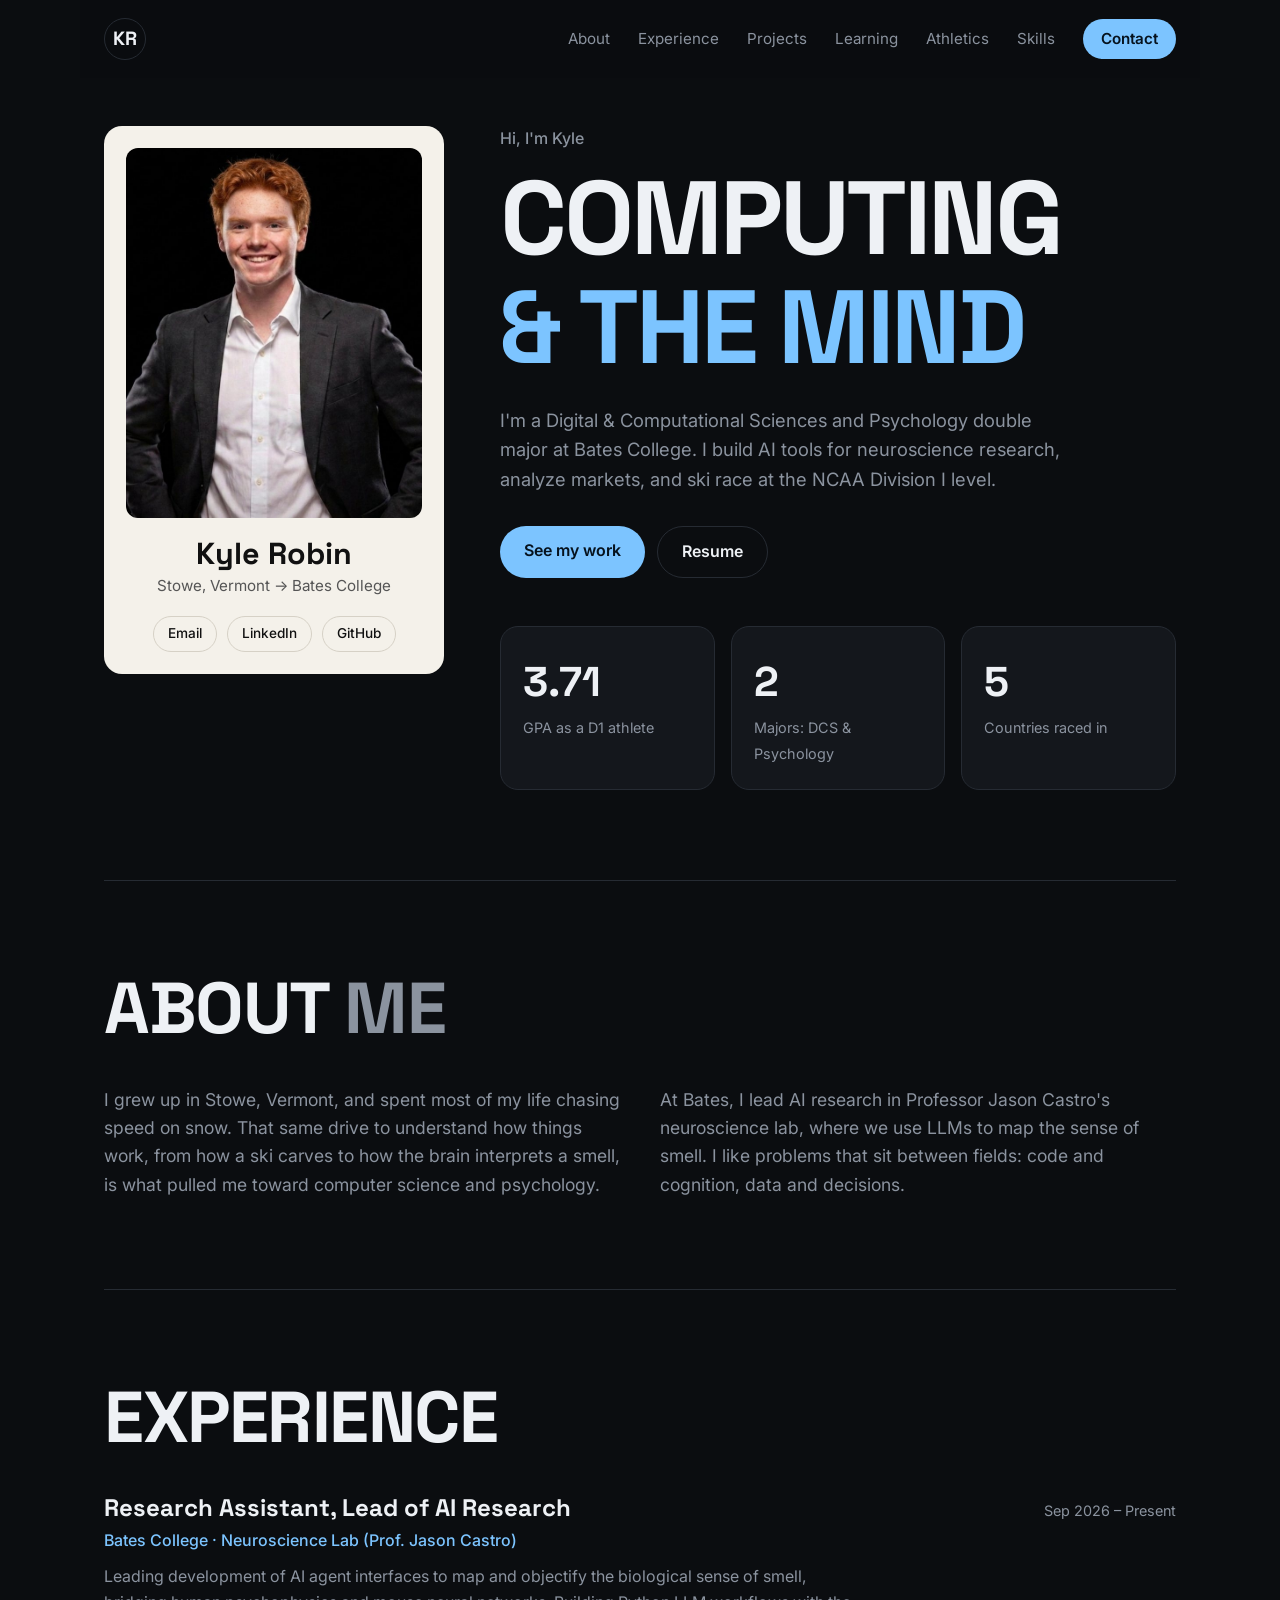
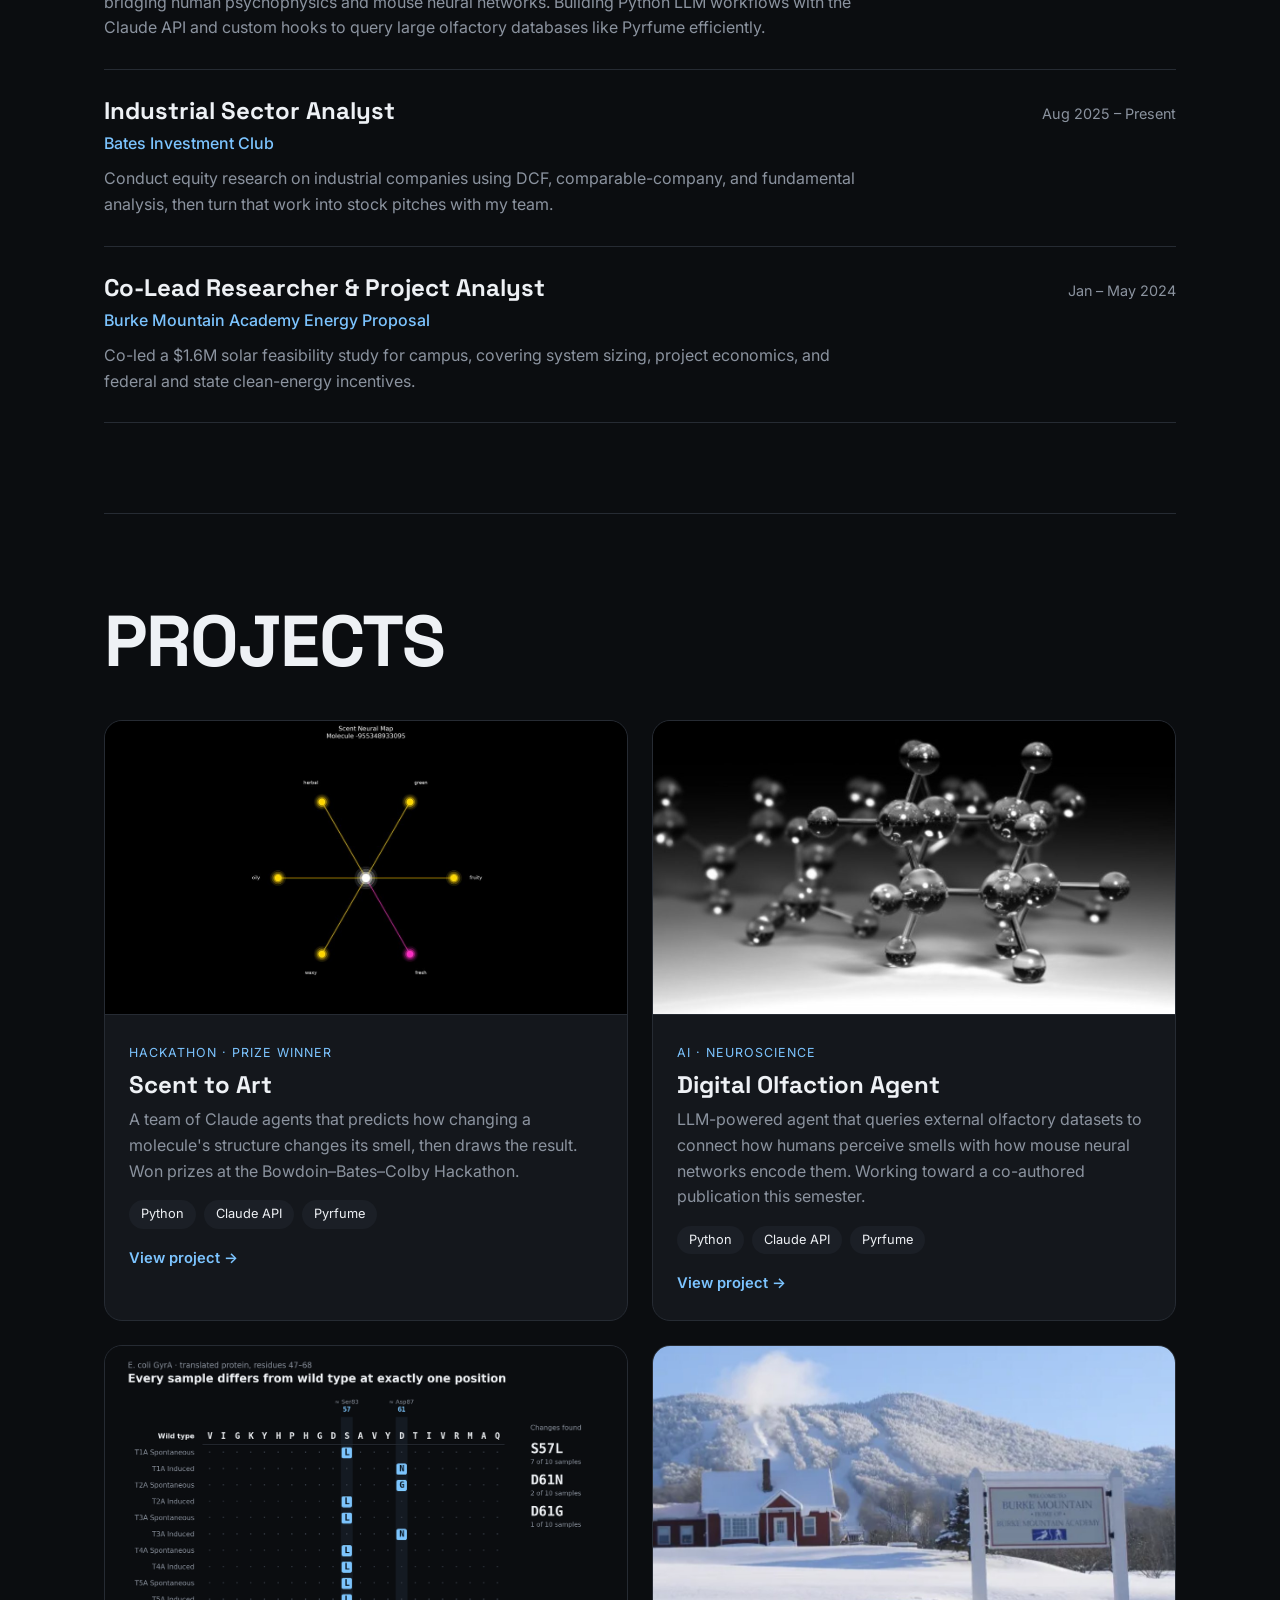
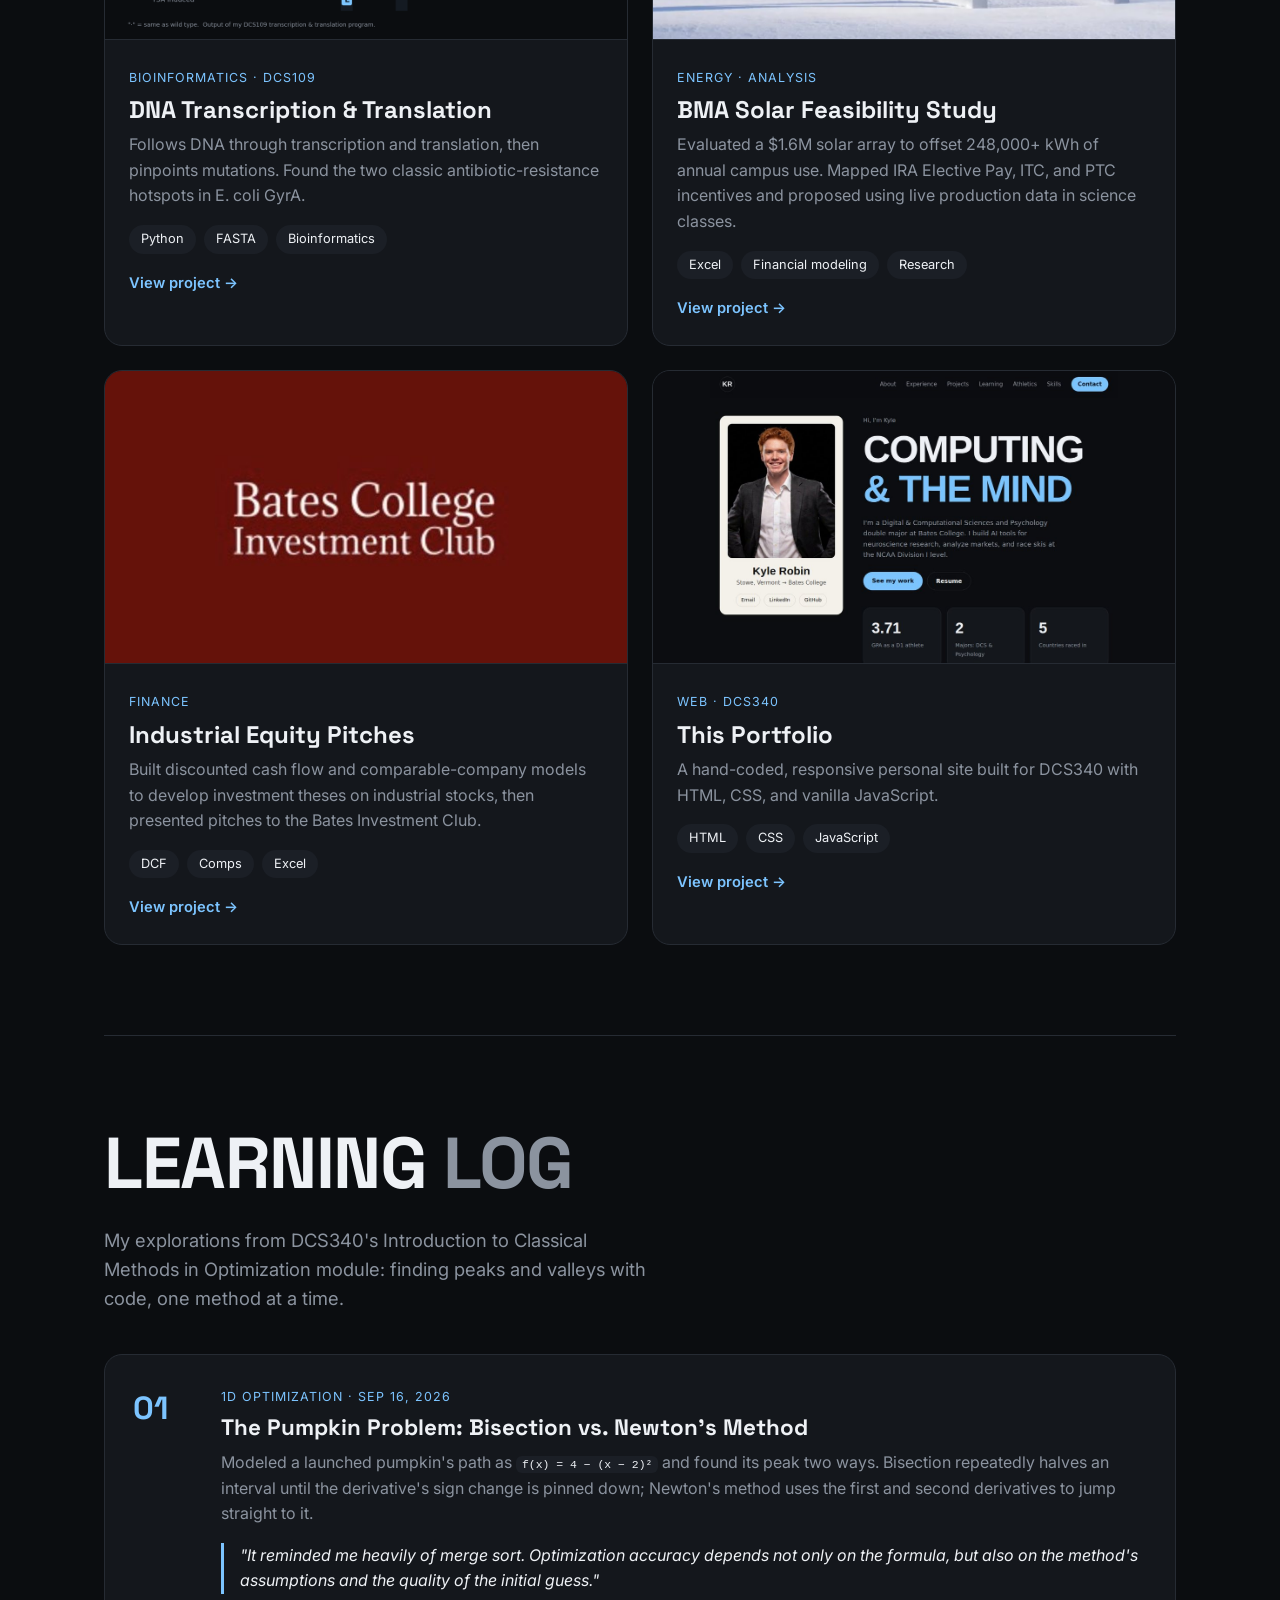
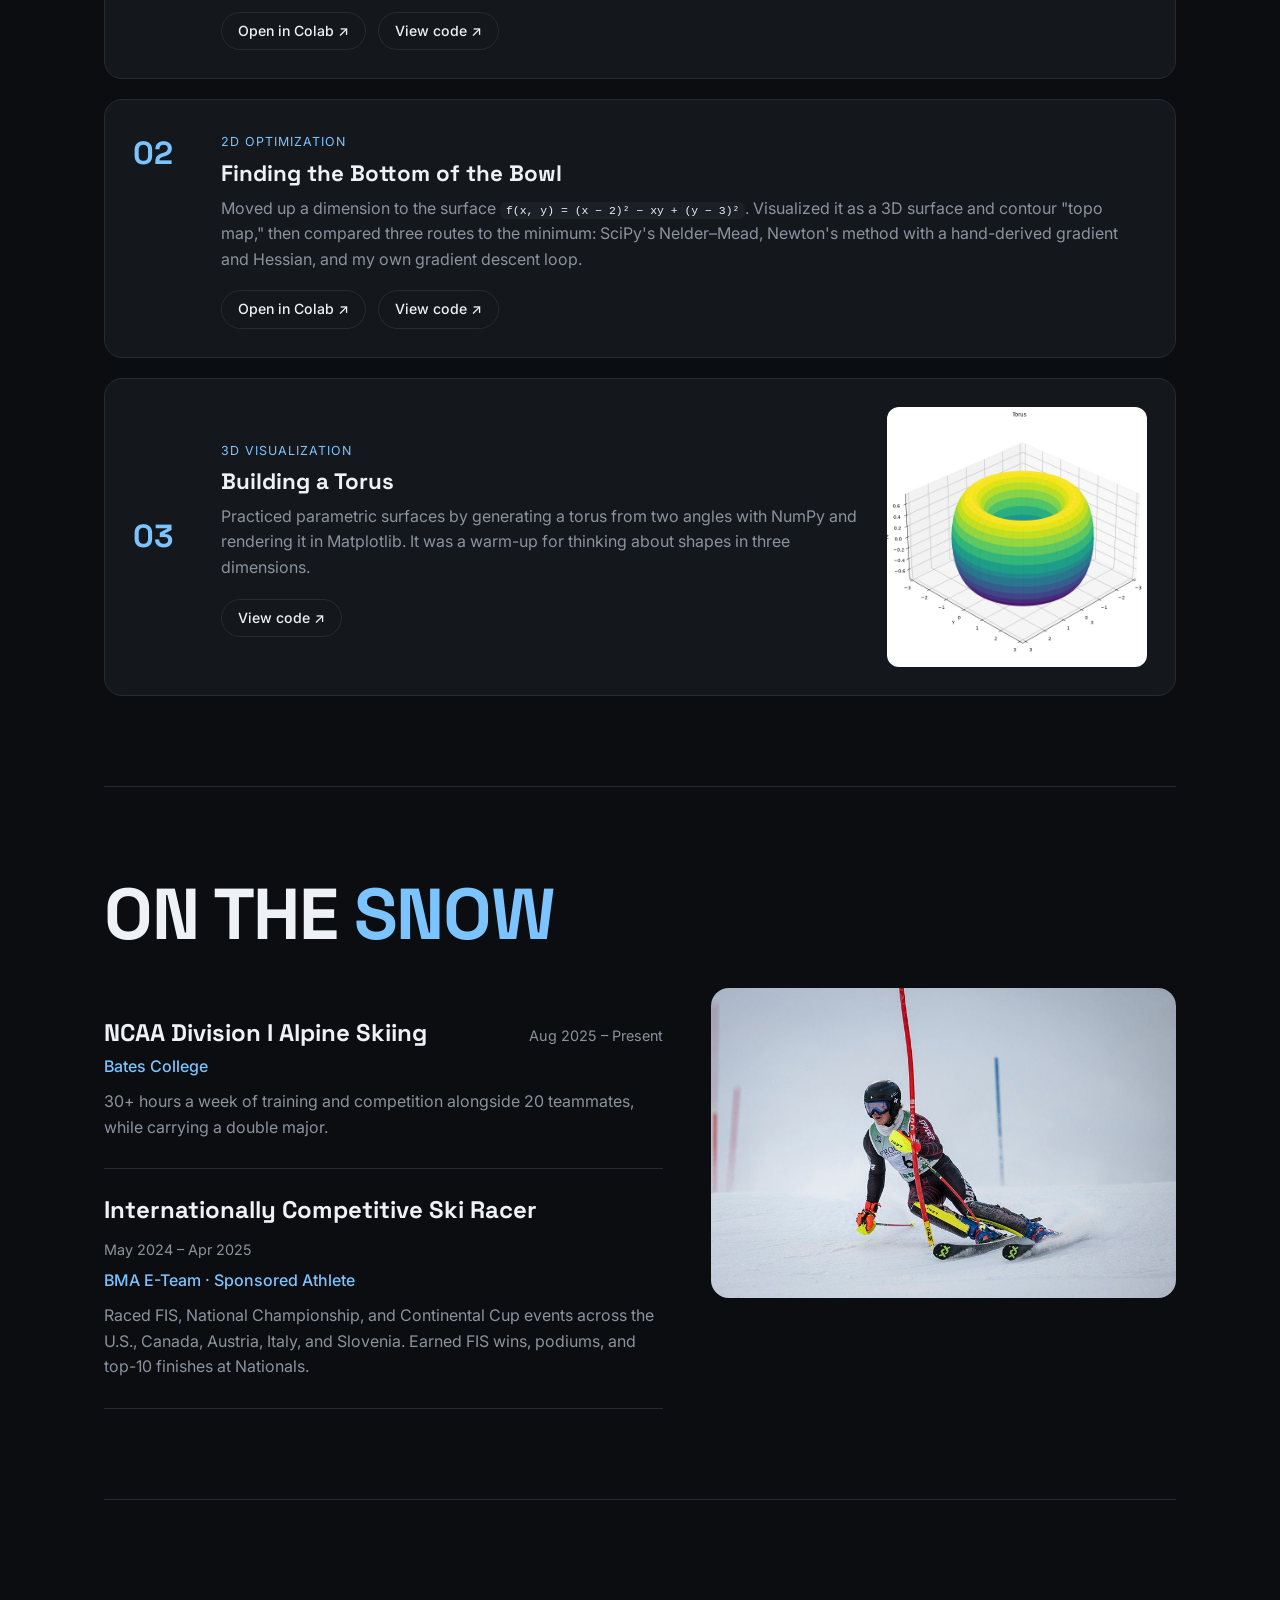
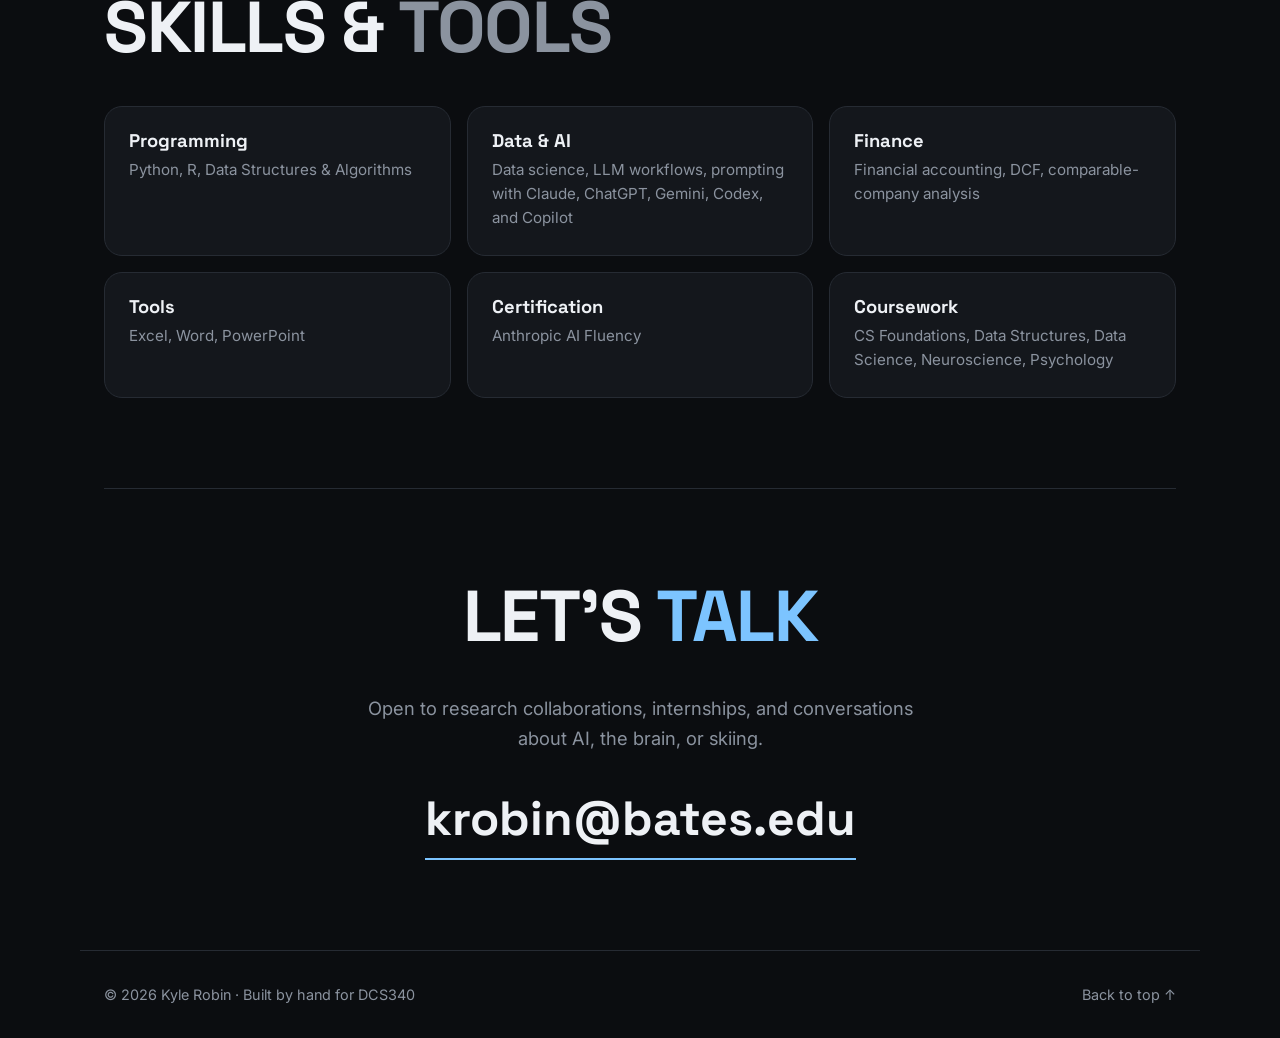
==== index.html @ 15547d59 "Add Scent to Art and DNA cards to homepage, update README" ====
<!DOCTYPE html>
<html lang="en">
<head>
  <meta charset="UTF-8" />
  <meta name="viewport" content="width=device-width, initial-scale=1.0" />
  <title>Kyle Robin | Portfolio</title>
  <meta name="description" content="Kyle Robin: Digital & Computational Sciences and Psychology student at Bates College, AI research lead, and NCAA Division I skier." />
  <link rel="preconnect" href="https://fonts.googleapis.com" />
  <link rel="preconnect" href="https://fonts.gstatic.com" crossorigin />
  <link href="https://fonts.googleapis.com/css2?family=Inter:wght@400;500;600&family=Space+Grotesk:wght@500;700&display=swap" rel="stylesheet" />
  <link rel="stylesheet" href="style.css" />
</head>
<body>

  <!-- ============ NAVIGATION ============ -->
  <header class="nav">
    <a href="#home" class="nav-logo">KR</a>
    <button class="nav-toggle" aria-label="Open menu" aria-expanded="false">
      <span></span><span></span>
    </button>
    <nav class="nav-links">
      <a href="#about">About</a>
      <a href="#experience">Experience</a>
      <a href="#projects">Projects</a>
      <a href="#learning">Learning</a>
      <a href="#athletics">Athletics</a>
      <a href="#skills">Skills</a>
      <a href="#contact" class="nav-cta">Contact</a>
    </nav>
  </header>

  <main>

    <!-- ============ HERO ============ -->
    <section id="home" class="hero">
      <div class="hero-card reveal">
        <img src="images/profile.jpg" alt="Kyle Robin headshot" class="hero-photo" />
        <h2 class="hero-name">Kyle Robin</h2>
        <p class="hero-sub">Stowe, Vermont &rarr; Bates College</p>
        <div class="socials">
          <a href="mailto:krobin@bates.edu" aria-label="Email">Email</a>
          <a href="https://www.linkedin.com/in/kyle-robin-931415425/" target="_blank" rel="noopener" aria-label="LinkedIn">LinkedIn</a>
          <a href="https://github.com/krobin2005" target="_blank" rel="noopener" aria-label="GitHub">GitHub</a>
        </div>
      </div>

      <div class="hero-text">
        <p class="eyebrow reveal">Hi, I'm Kyle</p>
        <h1 class="reveal">Computing<br><span class="accent">&amp; the Mind</span></h1>
        <p class="lead reveal">
          I'm a Digital &amp; Computational Sciences and Psychology double major at Bates College.
          I build AI tools for neuroscience research, analyze markets, and ski race at the NCAA Division I level.
        </p>
        <div class="hero-actions reveal">
          <a href="#projects" class="btn btn-primary">See my work</a>
          <a href="Kyle_Robin_Resume.pdf" class="btn btn-ghost" target="_blank">Resume</a>
        </div>

        <!-- ============ STATS ============ -->
        <div id="about" class="stats reveal">
          <div class="stat">
            <span class="stat-num">3.71</span>
            <span class="stat-label">GPA as a D1 athlete</span>
          </div>
          <div class="stat">
            <span class="stat-num">2</span>
            <span class="stat-label">Majors: DCS &amp; Psychology</span>
          </div>
          <div class="stat">
            <span class="stat-num">5</span>
            <span class="stat-label">Countries raced in</span>
          </div>
        </div>
      </div>
    </section>

    <!-- ============ ABOUT ============ -->
    <section class="section about">
      <h2 class="section-title reveal">About <span class="muted">me</span></h2>
      <div class="about-grid">
        <p class="reveal">
          I grew up in Stowe, Vermont, and spent most of my life chasing speed on snow. That
          same drive to understand how things work, from how a ski carves to how the brain
          interprets a smell, is what pulled me toward computer science and psychology.
        </p>
        <p class="reveal">
          At Bates, I lead AI research in Professor Jason Castro's neuroscience lab, where we use
          LLMs to map the sense of smell. I like problems that sit between fields: code and
          cognition, data and decisions.
        </p>
      </div>
    </section>

    <!-- ============ EXPERIENCE ============ -->
    <section id="experience" class="section">
      <h2 class="section-title reveal">Experience</h2>
      <div class="timeline">

        <article class="job reveal">
          <div class="job-head">
            <h3>Research Assistant, Lead of AI Research</h3>
            <span class="job-date">Sep 2026 – Present</span>
          </div>
          <p class="job-org">Bates College · Neuroscience Lab (Prof. Jason Castro)</p>
          <p>
            Leading development of AI agent interfaces to map and objectify the biological sense of smell,
            bridging human psychophysics and mouse neural networks. Building Python LLM workflows with the
            Claude API and custom hooks to query large olfactory databases like Pyrfume efficiently.
          </p>
        </article>

        <article class="job reveal">
          <div class="job-head">
            <h3>Industrial Sector Analyst</h3>
            <span class="job-date">Aug 2025 – Present</span>
          </div>
          <p class="job-org">Bates Investment Club</p>
          <p>
            Conduct equity research on industrial companies using DCF, comparable-company, and
            fundamental analysis, then turn that work into stock pitches with my team.
          </p>
        </article>

        <article class="job reveal">
          <div class="job-head">
            <h3>Co-Lead Researcher &amp; Project Analyst</h3>
            <span class="job-date">Jan – May 2024</span>
          </div>
          <p class="job-org">Burke Mountain Academy Energy Proposal</p>
          <p>
            Co-led a $1.6M solar feasibility study for campus, covering system sizing, project economics,
            and federal and state clean-energy incentives.
          </p>
        </article>

      </div>
    </section>

    <!-- ============ PROJECTS ============ -->
    <section id="projects" class="section">
      <h2 class="section-title reveal">Projects</h2>
      <div class="project-grid">

        <a class="project reveal" href="projects/scent.html">
          <img src="images/scent.jpg" alt="A Scent Neural Map: a glowing radial diagram of odor descriptors" class="project-img" loading="lazy" />
          <div class="project-body">
            <span class="tag">Hackathon · Prize winner</span>
            <h3>Scent to Art</h3>
            <p>
              A team of Claude agents that predicts how changing a molecule's structure changes its smell,
              then draws the result. Won prizes at the Bowdoin–Bates–Colby Hackathon.
            </p>
            <ul class="stack"><li>Python</li><li>Claude API</li><li>Pyrfume</li></ul>
            <span class="project-more">View project &rarr;</span>
          </div>
        </a>

        <a class="project reveal" href="projects/olfaction.html">
          <img src="images/olfaction.jpg" alt="3D model of a molecular structure" class="project-img" loading="lazy" />
          <div class="project-body">
            <span class="tag">AI · Neuroscience</span>
            <h3>Digital Olfaction Agent</h3>
            <p>
              LLM-powered agent that queries external olfactory datasets to connect how humans
              perceive smells with how mouse neural networks encode them. Working toward a
              co-authored publication this semester.
            </p>
            <ul class="stack"><li>Python</li><li>Claude API</li><li>Pyrfume</li></ul>
            <span class="project-more">View project &rarr;</span>
          </div>
        </a>

        <a class="project reveal" href="projects/dna.html">
          <img src="images/dna.png" alt="Protein alignment showing mutations at two positions" class="project-img" loading="lazy" />
          <div class="project-body">
            <span class="tag">Bioinformatics · DCS109</span>
            <h3>DNA Transcription &amp; Translation</h3>
            <p>
              Follows DNA through transcription and translation, then pinpoints mutations. Found the two
              classic antibiotic-resistance hotspots in E. coli GyrA.
            </p>
            <ul class="stack"><li>Python</li><li>FASTA</li><li>Bioinformatics</li></ul>
            <span class="project-more">View project &rarr;</span>
          </div>
        </a>

        <a class="project reveal" href="projects/solar.html">
          <img src="images/solar.jpg" alt="Burke Mountain Academy campus in winter" class="project-img" loading="lazy" />
          <div class="project-body">
            <span class="tag">Energy · Analysis</span>
            <h3>BMA Solar Feasibility Study</h3>
            <p>
              Evaluated a $1.6M solar array to offset 248,000+ kWh of annual campus use. Mapped
              IRA Elective Pay, ITC, and PTC incentives and proposed using live production data in
              science classes.
            </p>
            <ul class="stack"><li>Excel</li><li>Financial modeling</li><li>Research</li></ul>
            <span class="project-more">View project &rarr;</span>
          </div>
        </a>

        <a class="project reveal" href="projects/investment.html">
          <img src="images/investment.jpg" alt="Bates College Investment Club logo" class="project-img" loading="lazy" />
          <div class="project-body">
            <span class="tag">Finance</span>
            <h3>Industrial Equity Pitches</h3>
            <p>
              Built discounted cash flow and comparable-company models to develop investment
              theses on industrial stocks, then presented pitches to the Bates Investment Club.
            </p>
            <ul class="stack"><li>DCF</li><li>Comps</li><li>Excel</li></ul>
            <span class="project-more">View project &rarr;</span>
          </div>
        </a>

        <a class="project reveal" href="projects/portfolio.html">
          <img src="images/site.jpg" alt="Screenshot of this portfolio website" class="project-img" loading="lazy" />
          <div class="project-body">
            <span class="tag">Web · DCS340</span>
            <h3>This Portfolio</h3>
            <p>
              A hand-coded, responsive personal site built for DCS340 with HTML, CSS, and
              vanilla JavaScript.
            </p>
            <ul class="stack"><li>HTML</li><li>CSS</li><li>JavaScript</li></ul>
            <span class="project-more">View project &rarr;</span>
          </div>
        </a>

      </div>
    </section>

    <!-- ============ LEARNING: DCS340 OPTIMIZATION MODULE ============ -->
    <section id="learning" class="section">
      <h2 class="section-title reveal">Learning <span class="muted">log</span></h2>
      <p class="lead section-lead reveal">
        My explorations from DCS340's Introduction to Classical Methods in Optimization module:
        finding peaks and valleys with code, one method at a time.
      </p>

      <div class="learn-list">

        <article class="learn reveal">
          <div class="learn-num">01</div>
          <div class="learn-body">
            <span class="tag">1D Optimization · Sep 16, 2026</span>
            <h3>The Pumpkin Problem: Bisection vs. Newton's Method</h3>
            <p>
              Modeled a launched pumpkin's path as <code>f(x) = 4 − (x − 2)²</code> and found its peak two ways.
              Bisection repeatedly halves an interval until the derivative's sign change is pinned down;
              Newton's method uses the first and second derivatives to jump straight to it.
            </p>
            <blockquote>
              "It reminded me heavily of merge sort. Optimization accuracy depends not only on the
              formula, but also on the method's assumptions and the quality of the initial guess."
            </blockquote>
            <div class="learn-links">
              <a href="https://colab.research.google.com/drive/10jddf17AM2lgzsNNgvP4LW-mAMGqrYaT" target="_blank" rel="noopener">Open in Colab &nearr;</a>
              <a href="https://github.com/krobin2005/myportfolio/blob/main/dcs340/optimization_method_experimentation___homework_dcs340___sep_16%2C_2026.py" target="_blank" rel="noopener">View code &nearr;</a>
            </div>
          </div>
        </article>

        <article class="learn reveal">
          <div class="learn-num">02</div>
          <div class="learn-body">
            <span class="tag">2D Optimization</span>
            <h3>Finding the Bottom of the Bowl</h3>
            <p>
              Moved up a dimension to the surface <code>f(x, y) = (x − 2)² − xy + (y − 3)²</code>.
              Visualized it as a 3D surface and contour "topo map," then compared three routes to the minimum:
              SciPy's Nelder–Mead, Newton's method with a hand-derived gradient and Hessian, and my own
              gradient descent loop.
            </p>
            <div class="learn-links">
              <a href="https://colab.research.google.com/drive/1o597lC-NzXaAF8ApLlbyZZMIe9TR8D48" target="_blank" rel="noopener">Open in Colab &nearr;</a>
              <a href="https://github.com/krobin2005/myportfolio/blob/main/dcs340/2d_input_(3d_objects)_opptimization_intro.py" target="_blank" rel="noopener">View code &nearr;</a>
            </div>
          </div>
        </article>

        <article class="learn learn-with-img reveal">
          <div class="learn-num">03</div>
          <div class="learn-body">
            <span class="tag">3D Visualization</span>
            <h3>Building a Torus</h3>
            <p>
              Practiced parametric surfaces by generating a torus from two angles with NumPy and
              rendering it in Matplotlib. It was a warm-up for thinking about shapes in three dimensions.
            </p>
            <div class="learn-links">
              <a href="https://github.com/krobin2005/myportfolio/blob/main/dcs340/torus.py" target="_blank" rel="noopener">View code &nearr;</a>
            </div>
          </div>
          <img src="dcs340/torus.png" alt="3D torus rendered in Matplotlib with a viridis color map" class="learn-img" loading="lazy" />
        </article>

      </div>
    </section>

    <!-- ============ ATHLETICS ============ -->
    <section id="athletics" class="section athletics">
      <div class="athletics-text">
        <h2 class="section-title reveal">On the <span class="accent">snow</span></h2>
        <div class="job reveal">
          <div class="job-head">
            <h3>NCAA Division I Alpine Skiing</h3>
            <span class="job-date">Aug 2025 – Present</span>
          </div>
          <p class="job-org">Bates College</p>
          <p>30+ hours a week of training and competition alongside 20 teammates, while carrying a double major.</p>
        </div>
        <div class="job reveal">
          <div class="job-head">
            <h3>Internationally Competitive Ski Racer</h3>
            <span class="job-date">May 2024 – Apr 2025</span>
          </div>
          <p class="job-org">BMA E-Team · Sponsored Athlete</p>
          <p>
            Raced FIS, National Championship, and Continental Cup events across the U.S., Canada,
            Austria, Italy, and Slovenia. Earned FIS wins, podiums, and top-10 finishes at Nationals.
          </p>
        </div>
      </div>
      <img src="images/racing.jpg" alt="Kyle racing slalom for Bates" class="athletics-photo reveal" loading="lazy" />
    </section>

    <!-- ============ SKILLS ============ -->
    <section id="skills" class="section">
      <h2 class="section-title reveal">Skills &amp; <span class="muted">tools</span></h2>
      <div class="skill-grid">
        <div class="skill reveal"><h3>Programming</h3><p>Python, R, Data Structures &amp; Algorithms</p></div>
        <div class="skill reveal"><h3>Data &amp; AI</h3><p>Data science, LLM workflows, prompting with Claude, ChatGPT, Gemini, Codex, and Copilot</p></div>
        <div class="skill reveal"><h3>Finance</h3><p>Financial accounting, DCF, comparable-company analysis</p></div>
        <div class="skill reveal"><h3>Tools</h3><p>Excel, Word, PowerPoint</p></div>
        <div class="skill reveal"><h3>Certification</h3><p>Anthropic AI Fluency</p></div>
        <div class="skill reveal"><h3>Coursework</h3><p>CS Foundations, Data Structures, Data Science, Neuroscience, Psychology</p></div>
      </div>
    </section>

    <!-- ============ CONTACT ============ -->
    <section id="contact" class="section contact">
      <h2 class="section-title reveal">Let's <span class="accent">talk</span></h2>
      <p class="lead reveal">Open to research collaborations, internships, and conversations about AI, the brain, or skiing.</p>
      <a class="contact-email reveal" href="mailto:krobin@bates.edu">krobin@bates.edu</a>
    </section>

  </main>

  <footer class="footer">
    <p>&copy; <span id="year"></span> Kyle Robin · Built by hand for DCS340</p>
    <a href="#home">Back to top &uarr;</a>
  </footer>

  <script src="script.js"></script>
</body>
</html>
---- style.css ----
/* ============================================
   Kyle Robin Portfolio — style.css
   Change the colors here to re-theme the site.
   ============================================ */
:root {
  --bg: #0b0d10;
  --surface: #14171c;
  --surface-2: #1b1f26;
  --border: #262b33;
  --text: #eef1f5;
  --muted: #8b939f;
  --accent: #7cc4ff;      /* glacier blue */
  --accent-ink: #06121d;
  --radius: 18px;
  --max: 1120px;
  --font-body: "Inter", system-ui, sans-serif;
  --font-head: "Space Grotesk", "Inter", sans-serif;
}

* { box-sizing: border-box; margin: 0; padding: 0; }
html { scroll-behavior: smooth; scroll-padding-top: 90px; }
body {
  background: var(--bg);
  color: var(--text);
  font-family: var(--font-body);
  line-height: 1.6;
  -webkit-font-smoothing: antialiased;
}
a { color: inherit; text-decoration: none; }
img { max-width: 100%; display: block; }
h1, h2, h3 { font-family: var(--font-head); line-height: 1.05; }
.accent { color: var(--accent); }
.muted { color: var(--muted); }

/* ---------- Navigation ---------- */
.nav {
  position: sticky; top: 0; z-index: 50;
  display: flex; align-items: center; justify-content: space-between;
  max-width: var(--max); margin: 0 auto; padding: 18px 24px;
  background: rgba(11, 13, 16, 0.8);
  backdrop-filter: blur(12px);
}
.nav-logo {
  font-family: var(--font-head); font-weight: 700; font-size: 1.2rem;
  width: 42px; height: 42px; display: grid; place-items: center;
  border: 1px solid var(--border); border-radius: 50%;
}
.nav-links { display: flex; gap: 28px; align-items: center; font-size: 0.95rem; }
.nav-links a { color: var(--muted); transition: color .2s; }
.nav-links a:hover, .nav-links a.active { color: var(--text); }
.nav-links .nav-cta {
  color: var(--accent-ink); background: var(--accent);
  padding: 8px 18px; border-radius: 999px; font-weight: 600;
}
.nav-links .nav-cta:hover { color: var(--accent-ink); opacity: .9; }
.nav-toggle { display: none; background: none; border: 0; cursor: pointer; width: 32px; height: 32px; }
.nav-toggle span { display: block; height: 2px; background: var(--text); margin: 7px 4px; transition: transform .25s; }
.nav-toggle[aria-expanded="true"] span:first-child { transform: translateY(4.5px) rotate(45deg); }
.nav-toggle[aria-expanded="true"] span:last-child { transform: translateY(-4.5px) rotate(-45deg); }

/* ---------- Layout ---------- */
main { max-width: var(--max); margin: 0 auto; padding: 0 24px; }
.section { padding: 90px 0; border-top: 1px solid var(--border); }
.section-title { font-size: clamp(2.4rem, 6vw, 4.5rem); text-transform: uppercase; margin-bottom: 40px; letter-spacing: -0.02em; }

/* ---------- Hero ---------- */
.hero {
  display: grid; grid-template-columns: 340px 1fr; gap: 56px;
  align-items: start; padding: 48px 0 90px;
}
.hero-card {
  position: sticky; top: 100px;
  background: #f4f1ea; color: #111; border-radius: var(--radius);
  padding: 22px; text-align: center;
}
.hero-photo { width: 100%; aspect-ratio: 4 / 5; border-radius: 12px; object-fit: cover; }
.hero-name { font-size: 1.9rem; margin: 20px 0 4px; }
.hero-sub { color: #555; font-size: .95rem; }
.socials { display: flex; justify-content: center; gap: 10px; margin-top: 18px; flex-wrap: wrap; }
.socials a {
  font-size: .85rem; font-weight: 500; padding: 6px 14px;
  border: 1px solid #d6d1c6; border-radius: 999px; transition: background .2s;
}
.socials a:hover { background: #111; color: #f4f1ea; }

.eyebrow { color: var(--muted); font-weight: 500; margin-bottom: 12px; }
.hero h1 {
  font-size: clamp(3rem, 9vw, 6.5rem); text-transform: uppercase;
  letter-spacing: -0.03em; margin-bottom: 24px;
}
.lead { font-size: 1.15rem; color: var(--muted); max-width: 560px; }
.hero-actions { display: flex; gap: 12px; margin: 32px 0 48px; flex-wrap: wrap; }
.btn { padding: 12px 24px; border-radius: 999px; font-weight: 600; transition: transform .2s, background .2s; }
.btn:hover { transform: translateY(-2px); }
.btn-primary { background: var(--accent); color: var(--accent-ink); }
.btn-ghost { border: 1px solid var(--border); }
.btn-ghost:hover { background: var(--surface-2); }

.stats { display: grid; grid-template-columns: repeat(3, 1fr); gap: 16px; }
.stat { background: var(--surface); border: 1px solid var(--border); border-radius: var(--radius); padding: 22px; }
.stat-num { display: block; font-family: var(--font-head); font-size: 2.6rem; font-weight: 700; }
.stat-label { color: var(--muted); font-size: .9rem; }

/* ---------- Photo placeholders (delete once you add real images) ---------- */
.photo-slot {
  display: grid; place-items: center; text-align: center;
  background: repeating-linear-gradient(45deg, #e6e1d6 0 10px, #ece8df 10px 20px);
  color: #777; font-size: .85rem; border: 2px dashed #c9c2b3;
}
.photo-slot code { font-size: .75rem; }
.project .photo-slot, .athletics .photo-slot {
  background: repeating-linear-gradient(45deg, var(--surface) 0 10px, var(--surface-2) 10px 20px);
  color: var(--muted); border-color: var(--border);
}

/* ---------- About ---------- */
.about-grid { display: grid; grid-template-columns: 1fr 1fr; gap: 40px; font-size: 1.1rem; color: var(--muted); }

/* ---------- Experience ---------- */
.timeline { display: flex; flex-direction: column; }
.job { padding: 28px 0; border-bottom: 1px solid var(--border); }
.job:first-child { padding-top: 0; }
.job-head { display: flex; justify-content: space-between; gap: 16px; align-items: baseline; flex-wrap: wrap; }
.job h3 { font-size: 1.5rem; }
.job-date { color: var(--muted); font-size: .9rem; white-space: nowrap; }
.job-org { color: var(--accent); font-weight: 500; margin: 6px 0 10px; }
.job p:last-child { color: var(--muted); max-width: 760px; }

/* ---------- Projects ---------- */
.project-grid { display: grid; grid-template-columns: repeat(2, 1fr); gap: 24px; }
.project {
  background: var(--surface); border: 1px solid var(--border); border-radius: var(--radius);
  overflow: hidden; transition: transform .25s, border-color .25s;
}
.project:hover { transform: translateY(-4px); border-color: var(--accent); }
.project-img { width: 100%; aspect-ratio: 16 / 9; object-fit: cover; border: 0; border-bottom: 1px solid var(--border); }
.project-body { padding: 24px; }
.tag { font-size: .78rem; text-transform: uppercase; letter-spacing: .08em; color: var(--accent); }
.project h3 { font-size: 1.5rem; margin: 8px 0 10px; }
.project p { color: var(--muted); }
.stack { list-style: none; display: flex; flex-wrap: wrap; gap: 8px; margin-top: 16px; }
.stack li { font-size: .8rem; padding: 4px 12px; background: var(--surface-2); border-radius: 999px; }

/* ---------- Learning log ---------- */
.section-lead { margin: -16px 0 40px; }
.learn-list { display: flex; flex-direction: column; gap: 20px; }
.learn {
  display: grid; grid-template-columns: 64px 1fr; gap: 24px;
  background: var(--surface); border: 1px solid var(--border); border-radius: var(--radius);
  padding: 28px;
}
.learn-with-img { grid-template-columns: 64px 1fr 260px; align-items: center; }
.learn-num { font-family: var(--font-head); font-size: 2rem; font-weight: 700; color: var(--accent); }
.learn h3 { font-size: 1.4rem; margin: 8px 0 10px; }
.learn p { color: var(--muted); }
.learn code {
  font-size: .88em; background: var(--surface-2); padding: 2px 6px; border-radius: 6px; color: var(--text);
}
.learn blockquote {
  margin: 16px 0 0; padding-left: 16px; border-left: 3px solid var(--accent);
  color: var(--text); font-style: italic;
}
.learn-links { display: flex; gap: 12px; flex-wrap: wrap; margin-top: 18px; }
.learn-links a {
  font-size: .88rem; font-weight: 500; padding: 7px 16px;
  border: 1px solid var(--border); border-radius: 999px; transition: border-color .2s, color .2s;
}
.learn-links a:hover { border-color: var(--accent); color: var(--accent); }
.learn-img { width: 100%; border-radius: 12px; background: #fff; }

/* ---------- Athletics ---------- */
.athletics { display: grid; grid-template-columns: 1.2fr 1fr; gap: 48px; align-items: center; }
.athletics-photo { width: 100%; aspect-ratio: 3 / 2; border-radius: var(--radius); object-fit: cover; }

/* ---------- Skills ---------- */
.skill-grid { display: grid; grid-template-columns: repeat(3, 1fr); gap: 16px; }
.skill { background: var(--surface); border: 1px solid var(--border); border-radius: var(--radius); padding: 24px; }
.skill h3 { font-size: 1.15rem; margin-bottom: 8px; }
.skill p { color: var(--muted); font-size: .95rem; }

/* ---------- Contact & footer ---------- */
.contact { text-align: center; }
.contact .lead { margin: 0 auto 28px; }
.contact-email {
  display: inline-block; font-family: var(--font-head); font-weight: 700;
  font-size: clamp(1.5rem, 5vw, 3rem); border-bottom: 2px solid var(--accent);
  overflow-wrap: anywhere;
}
.contact-email:hover { color: var(--accent); }
.footer {
  max-width: var(--max); margin: 0 auto; padding: 32px 24px;
  display: flex; justify-content: space-between; gap: 16px; flex-wrap: wrap;
  color: var(--muted); font-size: .9rem; border-top: 1px solid var(--border);
}

/* ---------- Clickable project cards ---------- */
a.project { display: block; color: inherit; }
.project-more {
  display: inline-block; margin-top: 18px; font-weight: 600; font-size: .92rem;
  color: var(--accent); transition: transform .2s;
}
a.project:hover .project-more { transform: translateX(4px); }

/* ---------- Project detail pages ---------- */
.pp { max-width: 820px; margin: 0 auto; padding: 32px 0 40px; }
.pp-back { color: var(--muted); font-size: .92rem; display: block; width: fit-content; margin-bottom: 36px; }
.pp-back:hover { color: var(--accent); }
.pp h1 { font-size: clamp(2.4rem, 7vw, 4.2rem); text-transform: uppercase; letter-spacing: -0.02em; margin: 10px 0 18px; }
.pp-meta {
  display: grid; grid-template-columns: repeat(3, 1fr); gap: 1px; margin: 32px 0;
  background: var(--border); border: 1px solid var(--border); border-radius: var(--radius); overflow: hidden;
}
.pp-meta div { background: var(--surface); padding: 18px 20px; }
.pp-meta span { display: block; color: var(--muted); font-size: .78rem; text-transform: uppercase; letter-spacing: .08em; margin-bottom: 4px; }
.pp-hero-img { width: 100%; aspect-ratio: 16 / 9; object-fit: cover; border-radius: var(--radius); border: 1px solid var(--border); }
.pp-section { margin-top: 56px; }
.pp-section h2 { font-size: 1.6rem; margin-bottom: 14px; }
.pp-section p { color: var(--muted); font-size: 1.05rem; margin-bottom: 14px; }
.pp-section strong { color: var(--text); font-weight: 600; }
.pp-list { list-style: none; display: flex; flex-direction: column; gap: 12px; }
.pp-list li {
  position: relative; padding-left: 26px; color: var(--muted); font-size: 1.05rem;
}
.pp-list li::before {
  content: ""; position: absolute; left: 4px; top: .7em; width: 8px; height: 8px;
  border-radius: 50%; background: var(--accent);
}
.pp-stats { margin-top: 24px; }
.pp-cta { display: flex; gap: 12px; flex-wrap: wrap; margin-top: 20px; }
.pp-next {
  display: flex; justify-content: space-between; align-items: center; gap: 16px;
  margin-top: 72px; padding: 26px 28px; border: 1px solid var(--border); border-radius: var(--radius);
  background: var(--surface); transition: border-color .2s;
}
.pp-next:hover { border-color: var(--accent); }
.pp-next span { color: var(--muted); font-size: .85rem; display: block; }
.pp-next strong { font-family: var(--font-head); font-size: 1.35rem; }
.pp-next .arrow { font-size: 1.6rem; color: var(--accent); }
.pp-related { margin-top: 20px; }
.pp-figure { margin: 28px 0 0; }
.pp-figure img { width: 100%; border-radius: var(--radius); border: 1px solid var(--border); background: #000; }
.pp-figure figcaption { color: var(--muted); font-size: .92rem; margin-top: 10px; }
.pp-section code {
  font-size: .88em; background: var(--surface-2); padding: 2px 6px; border-radius: 6px; color: var(--text);
}

/* ---------- Scroll reveal animation ---------- */
.reveal { opacity: 0; transform: translateY(24px); transition: opacity .7s ease, transform .7s ease; }
.reveal.visible { opacity: 1; transform: none; }
@media (prefers-reduced-motion: reduce) {
  .reveal { opacity: 1; transform: none; transition: none; }
  html { scroll-behavior: auto; }
}

/* ---------- Responsive ---------- */
@media (max-width: 900px) {
  .hero { grid-template-columns: 1fr; gap: 40px; }
  .hero-card { position: static; max-width: 360px; margin: 0 auto; }
  .athletics { grid-template-columns: 1fr; }
  .skill-grid { grid-template-columns: repeat(2, 1fr); }
}
@media (max-width: 720px) {
  .nav-toggle { display: block; }
  .nav-links {
    position: absolute; top: 100%; left: 0; right: 0;
    flex-direction: column; gap: 0; padding: 8px 24px 20px;
    background: var(--bg); border-bottom: 1px solid var(--border);
    display: none;
  }
  .nav-links.open { display: flex; }
  .nav-links a { padding: 12px 0; width: 100%; }
  .nav-links .nav-cta { text-align: center; margin-top: 8px; }
  main { padding: 0 16px; }
  .section { padding: 64px 0; }
  .about-grid, .project-grid, .skill-grid { grid-template-columns: 1fr; }
  .learn, .learn-with-img { grid-template-columns: 1fr; gap: 8px; padding: 22px; }
  .learn-num { font-size: 1.4rem; }
  .pp-meta { grid-template-columns: 1fr; }
  .pp-section { margin-top: 44px; }
  .stats { grid-template-columns: 1fr 1fr 1fr; gap: 10px; }
  .stat { padding: 16px 12px; }
  .stat-num { font-size: 1.8rem; }
  .stat-label { font-size: .78rem; }
}
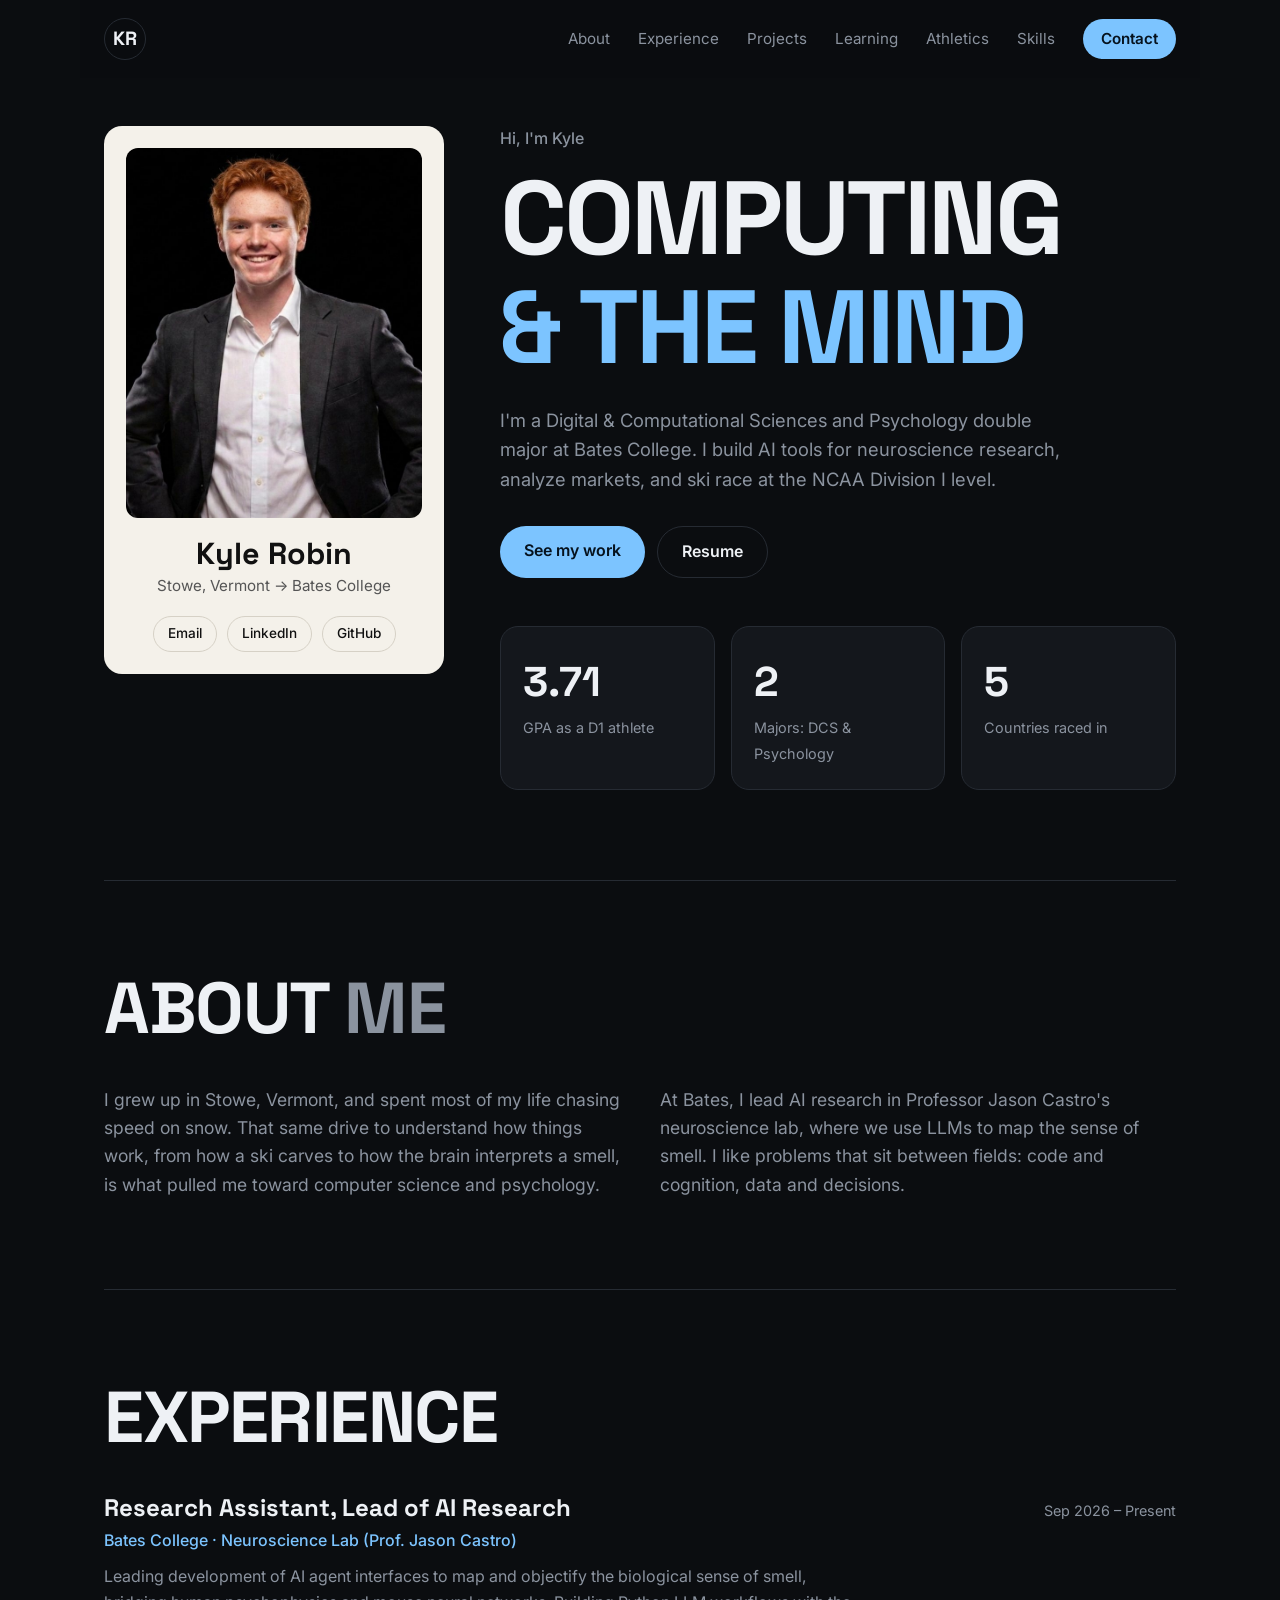
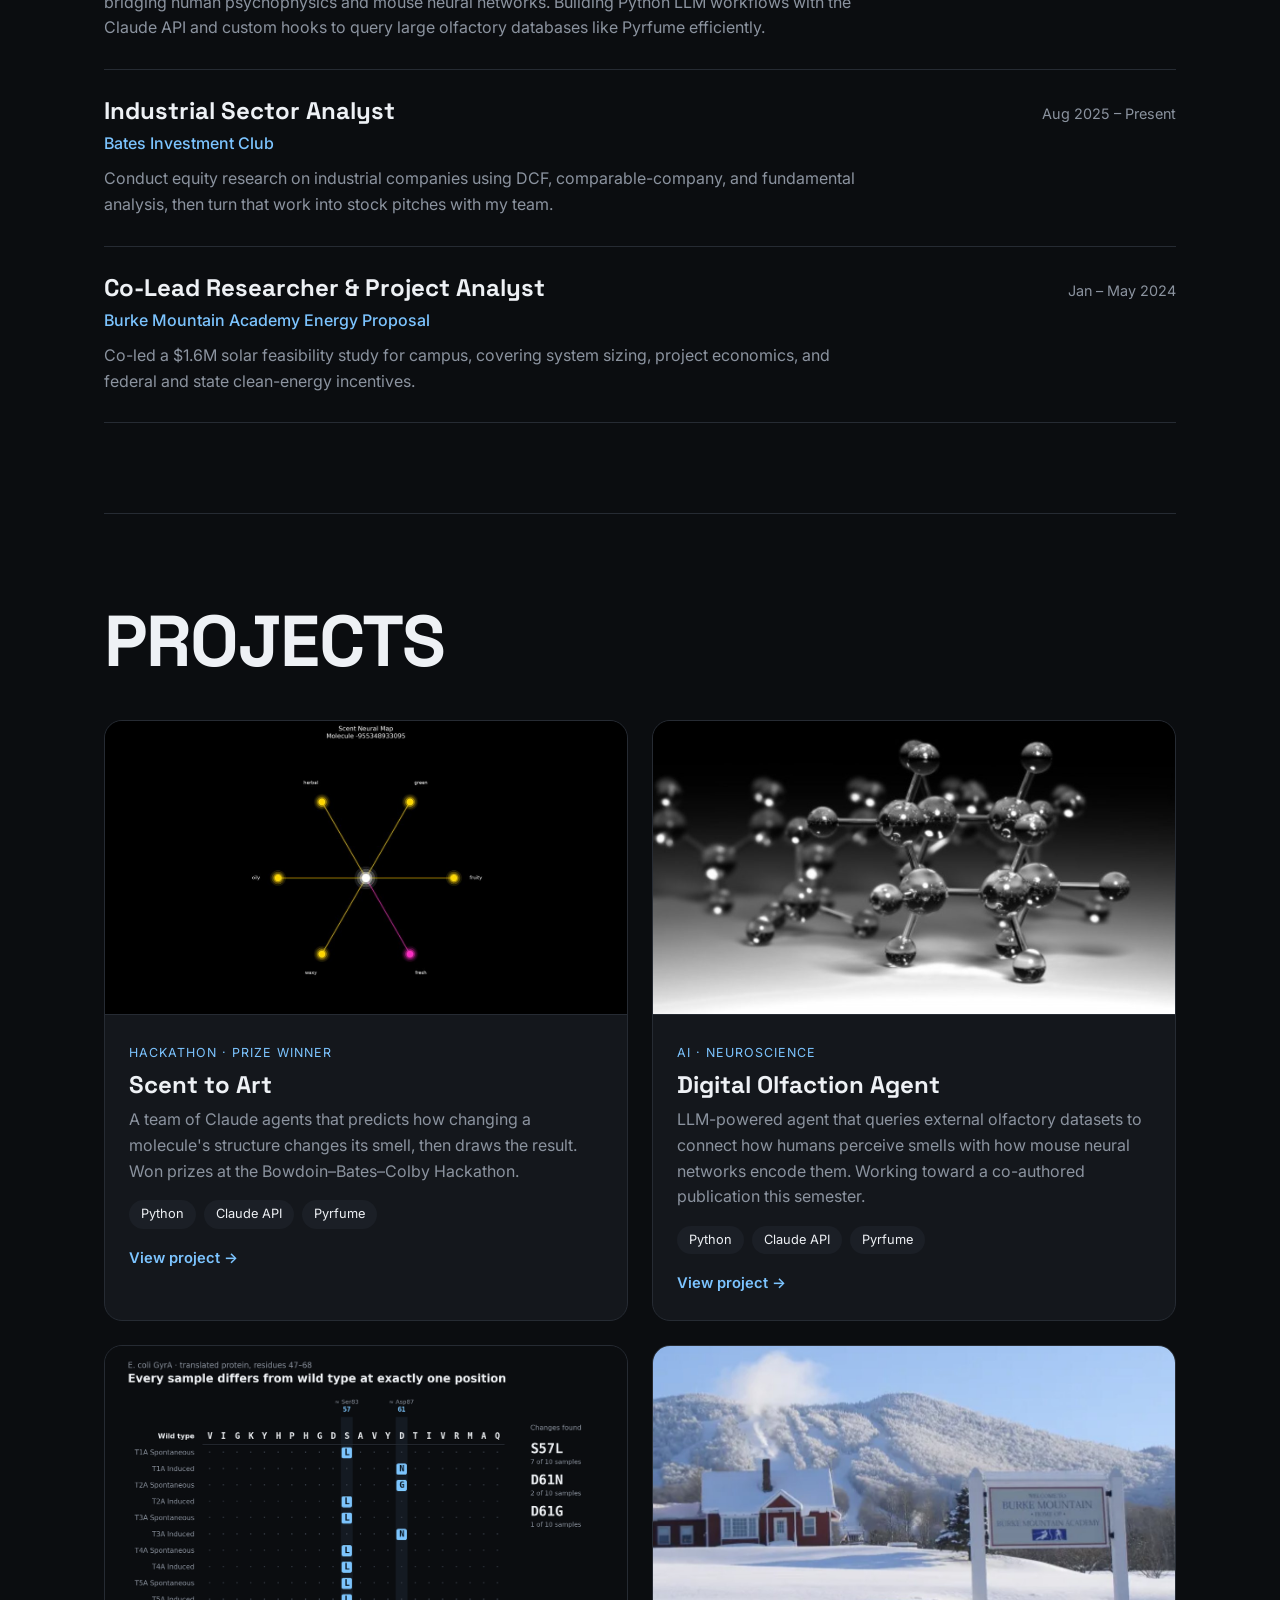
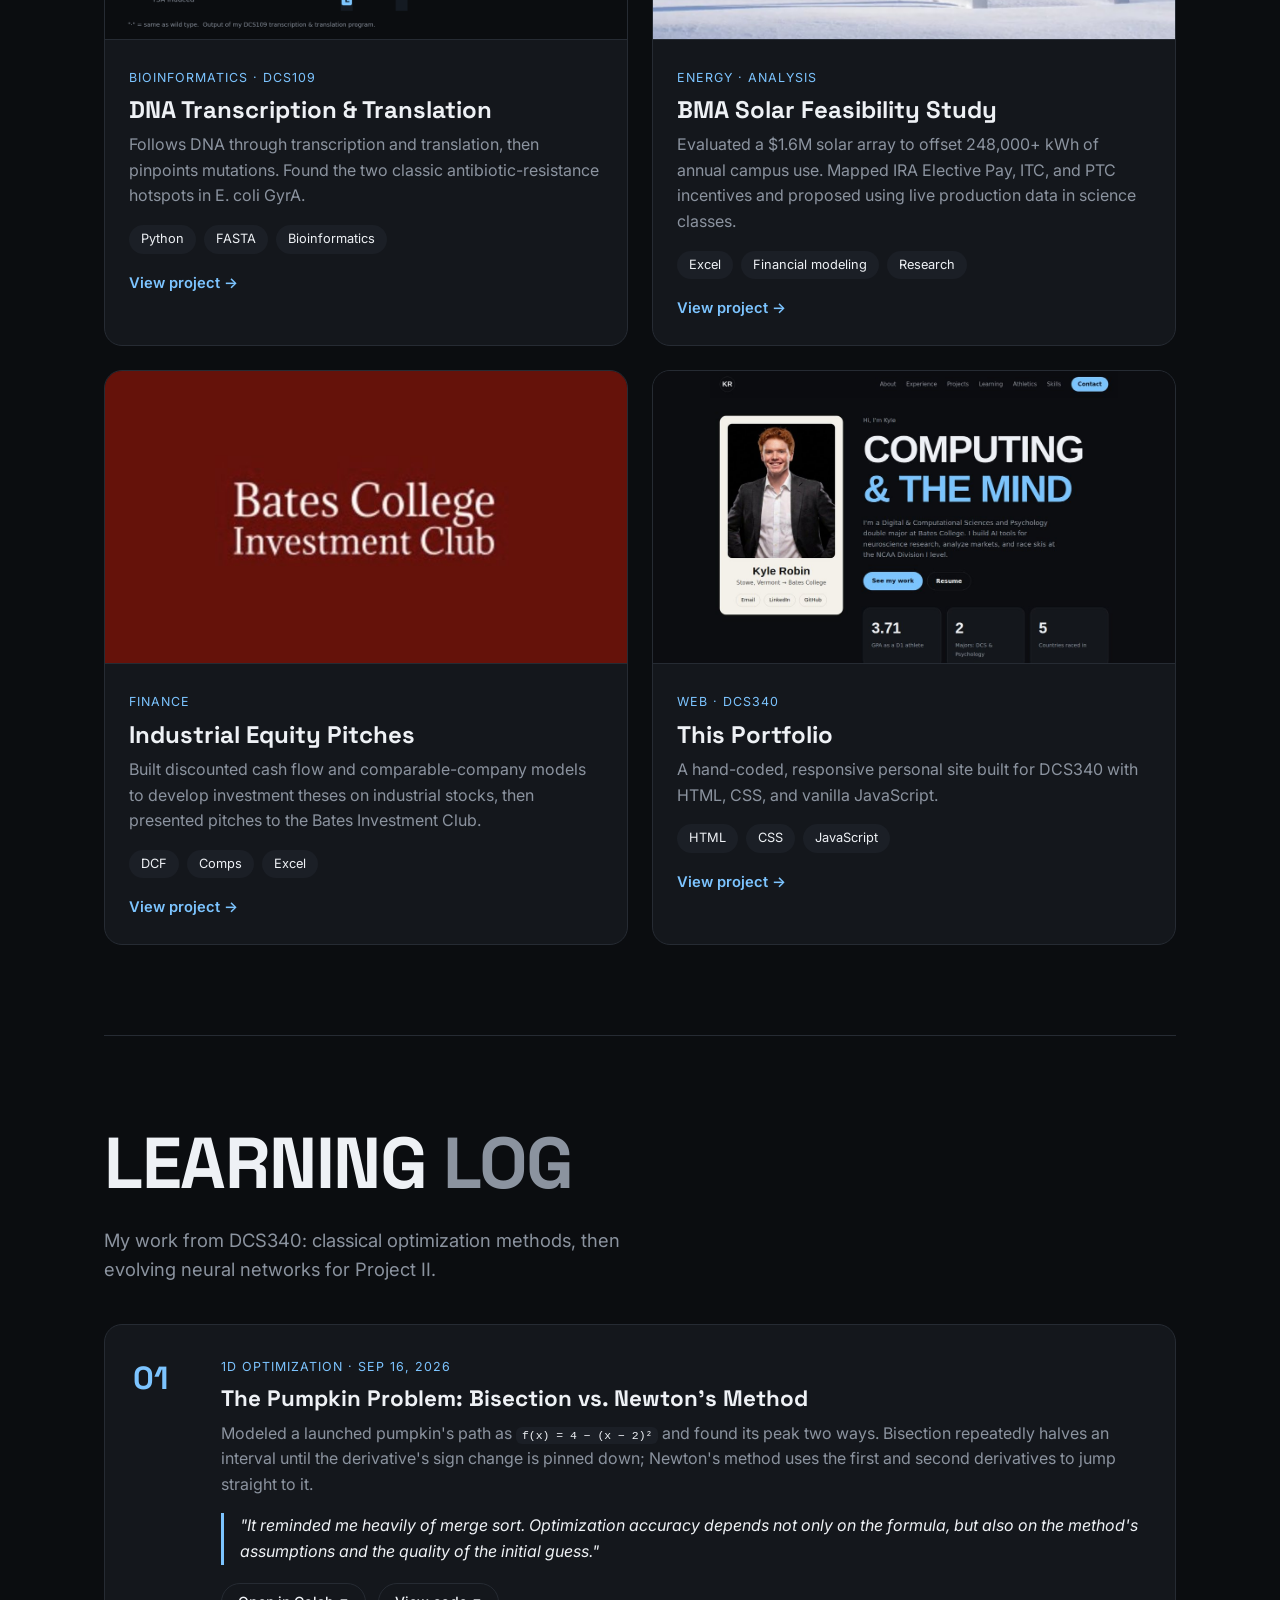
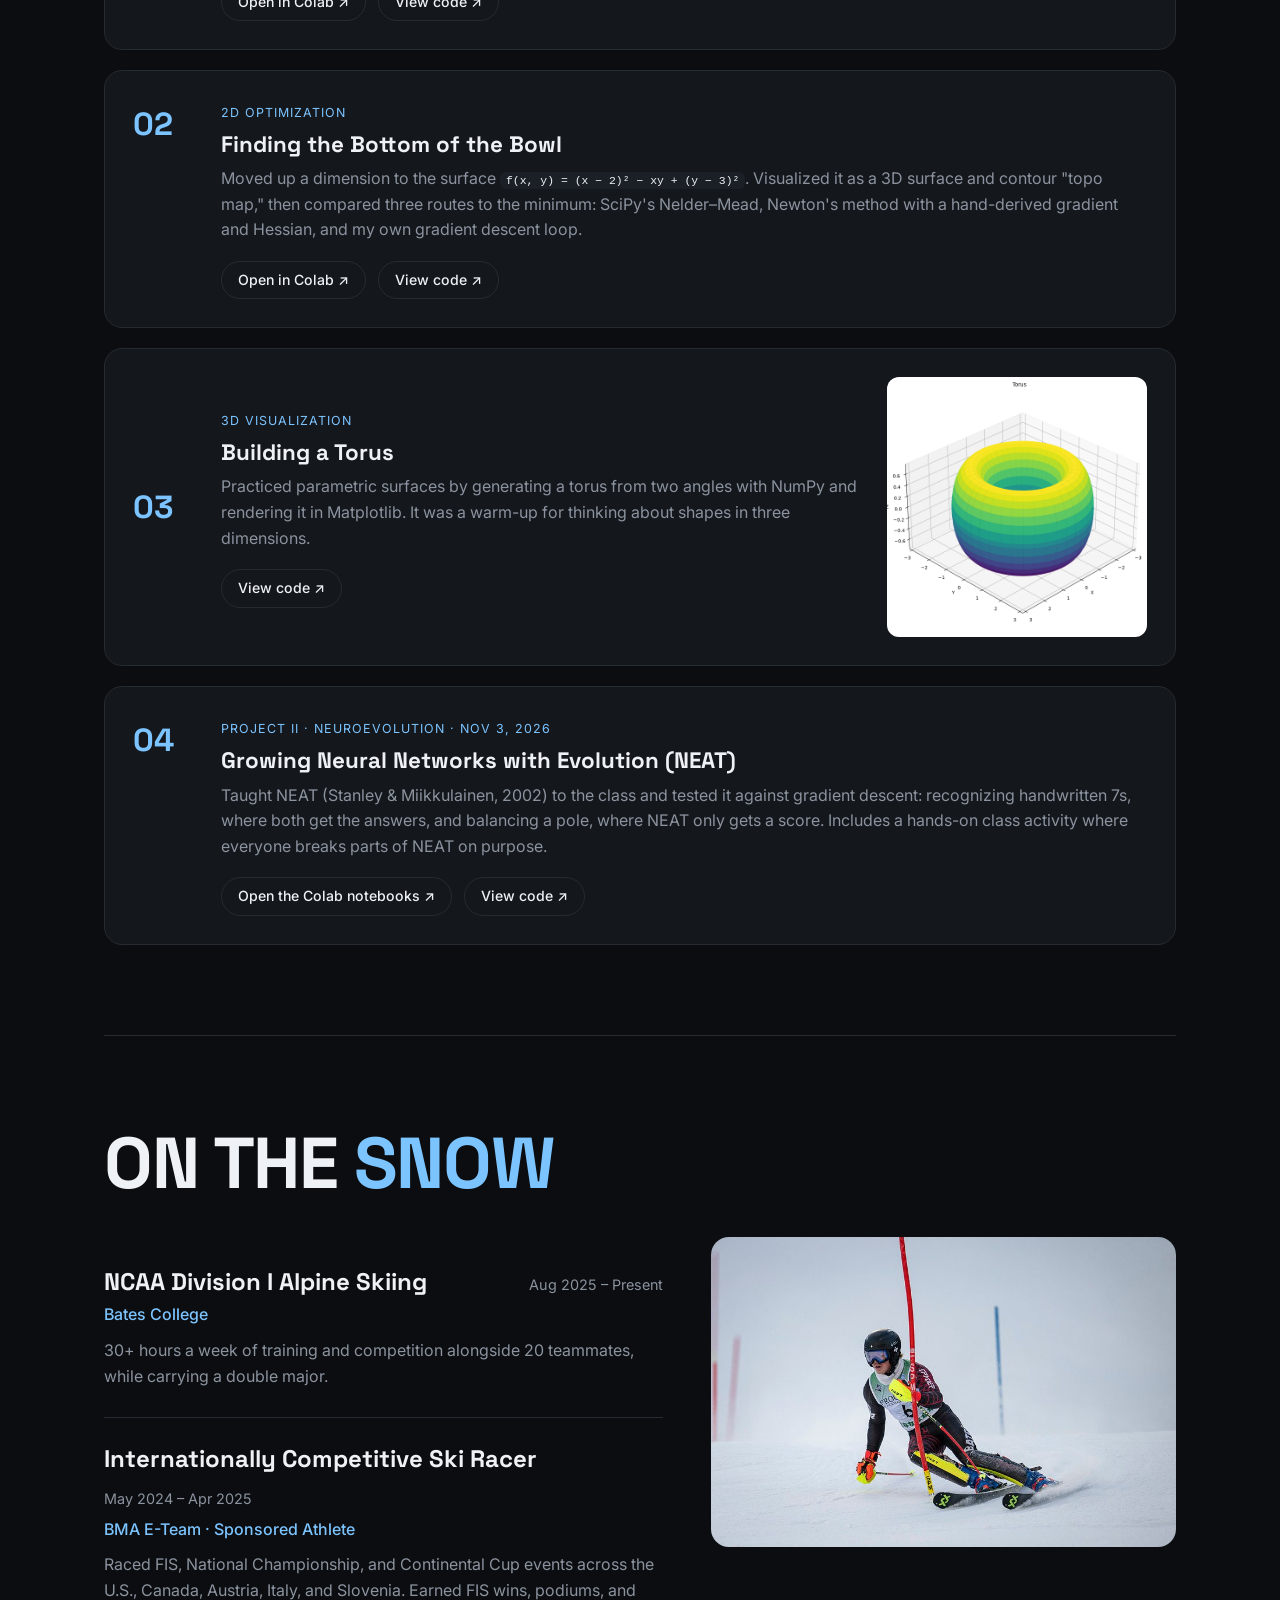
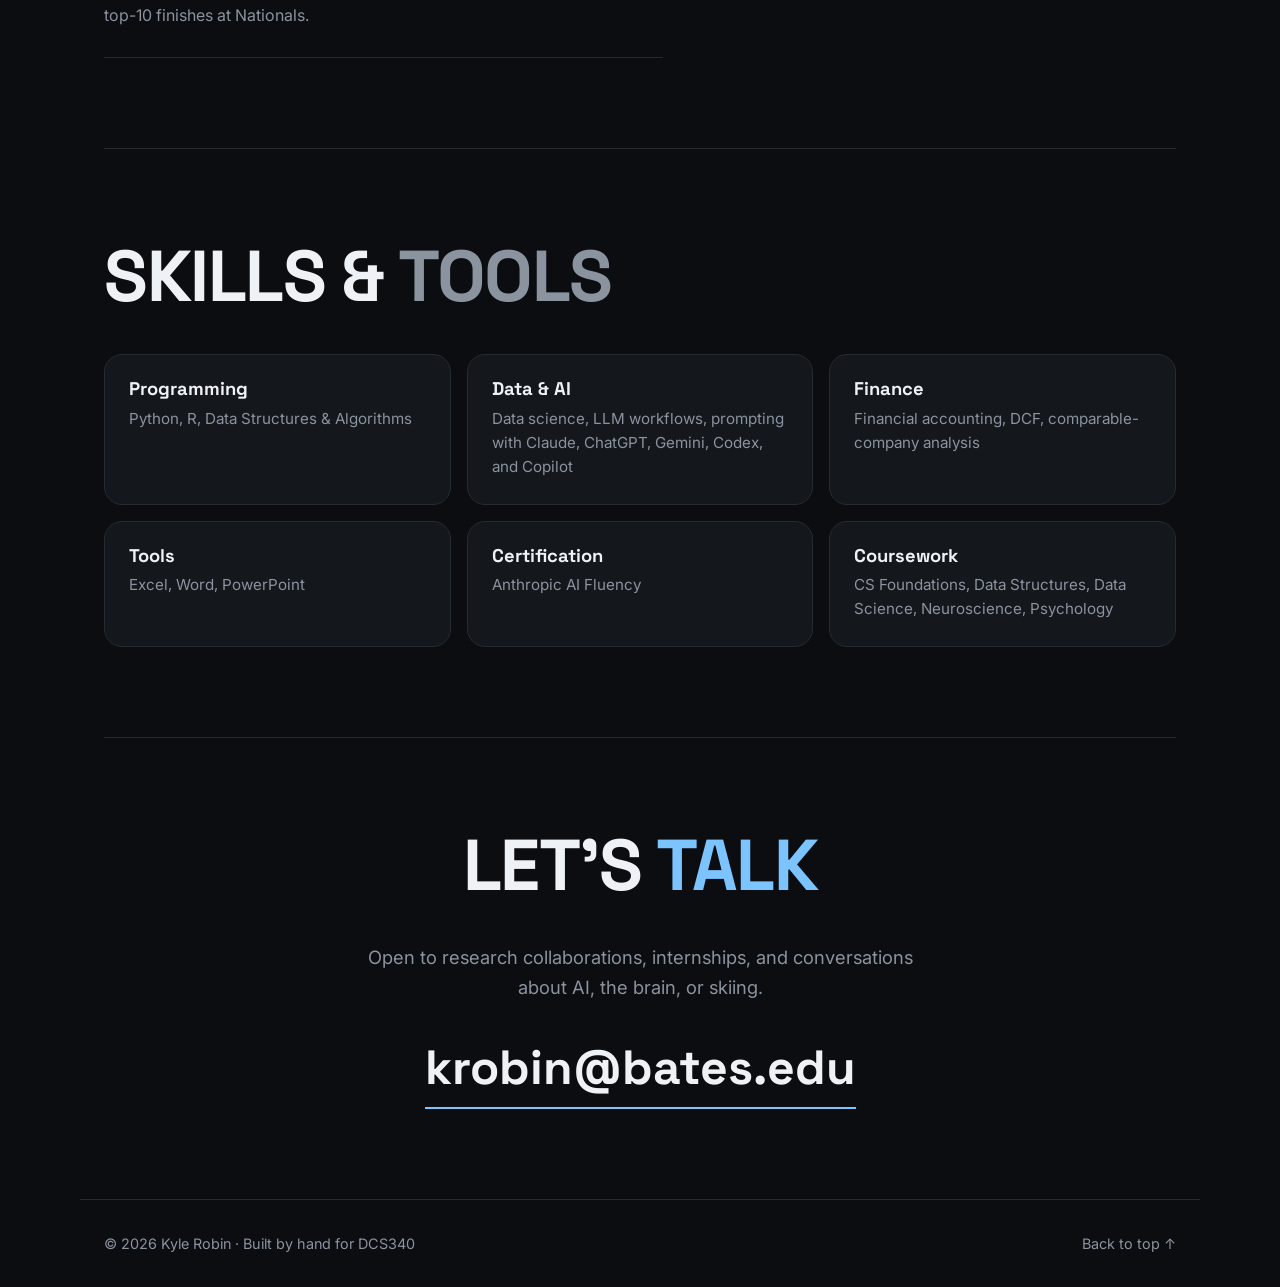
==== commit b9444ecb: "Add Project II card to the learning log" ====
--- a/index.html
+++ b/index.html
@@ -230,12 +230,12 @@
       </div>
     </section>
 
-    <!-- ============ LEARNING: DCS340 OPTIMIZATION MODULE ============ -->
+    <!-- ============ LEARNING: DCS340 ============ -->
     <section id="learning" class="section">
       <h2 class="section-title reveal">Learning <span class="muted">log</span></h2>
       <p class="lead section-lead reveal">
-        My explorations from DCS340's Introduction to Classical Methods in Optimization module:
-        finding peaks and valleys with code, one method at a time.
+        My work from DCS340: classical optimization methods, then evolving neural networks
+        for Project II.
       </p>
 
       <div class="learn-list">
@@ -293,6 +293,23 @@
             </div>
           </div>
           <img src="dcs340/torus.png" alt="3D torus rendered in Matplotlib with a viridis color map" class="learn-img" loading="lazy" />
+        </article>
+
+        <article class="learn reveal">
+          <div class="learn-num">04</div>
+          <div class="learn-body">
+            <span class="tag">Project II · Neuroevolution · Nov 3, 2026</span>
+            <h3>Growing Neural Networks with Evolution (NEAT)</h3>
+            <p>
+              Taught NEAT (Stanley &amp; Miikkulainen, 2002) to the class and tested it against gradient descent:
+              recognizing handwritten 7s, where both get the answers, and balancing a pole, where NEAT only gets a
+              score. Includes a hands-on class activity where everyone breaks parts of NEAT on purpose.
+            </p>
+            <div class="learn-links">
+              <a href="https://drive.google.com/drive/folders/1dByDDjGweoe4XN2JgvP6EBS0tSClyiiS" target="_blank" rel="noopener">Open the Colab notebooks &nearr;</a>
+              <a href="https://github.com/krobin2005/myportfolio/tree/main/dcs340/project2-neuroevolution" target="_blank" rel="noopener">View code &nearr;</a>
+            </div>
+          </div>
         </article>
 
       </div>
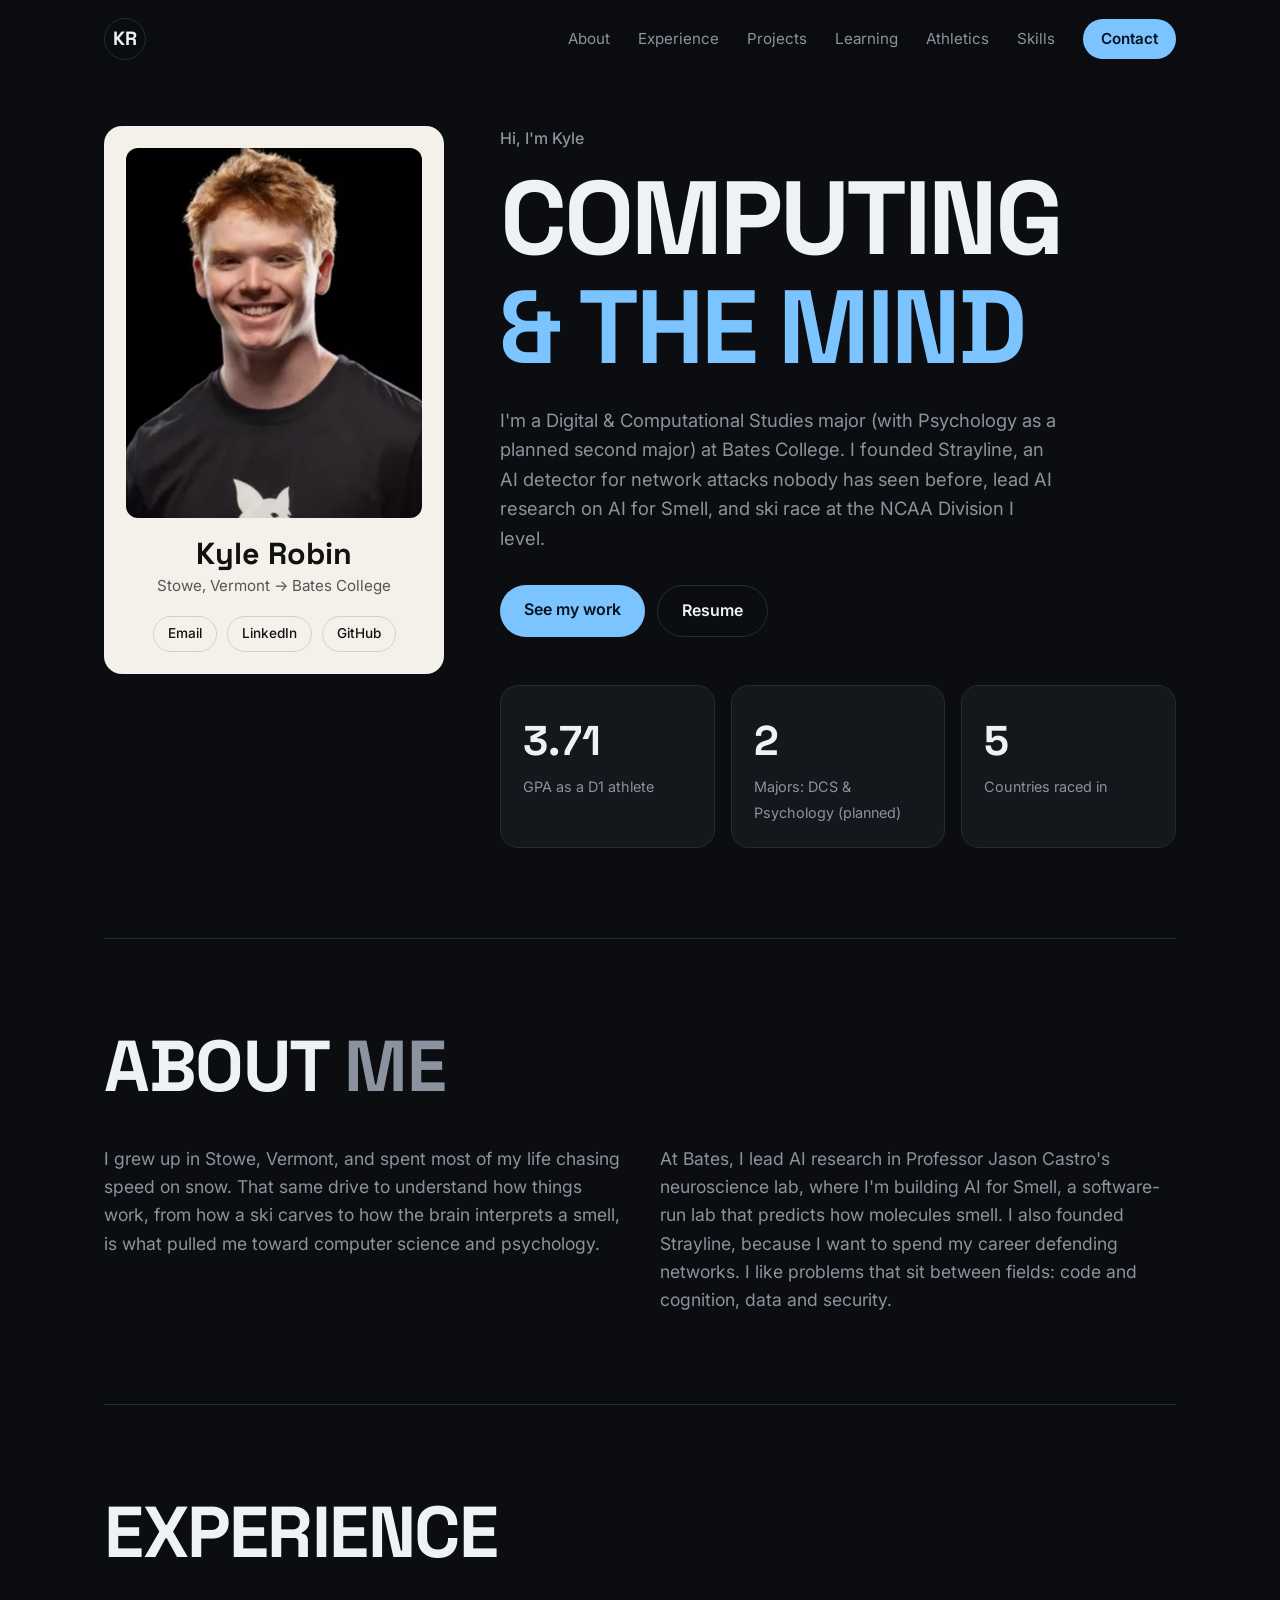
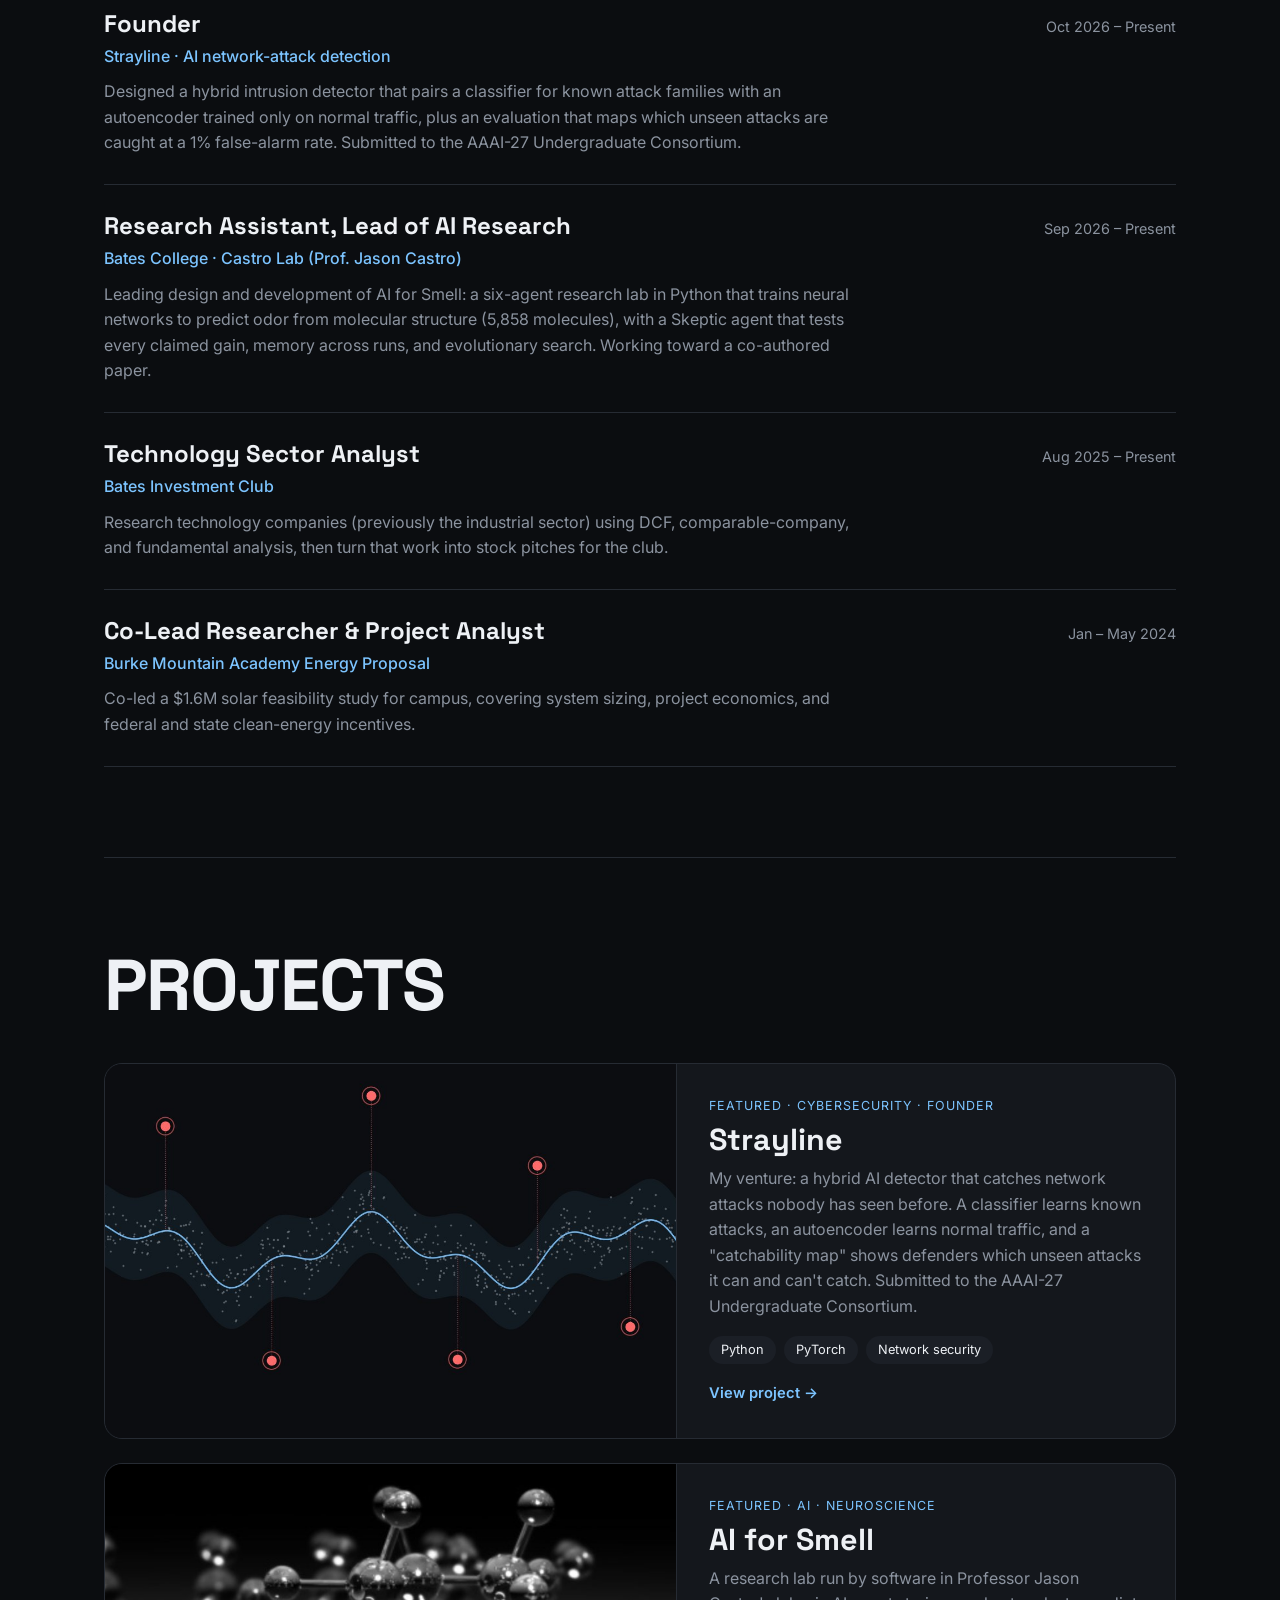
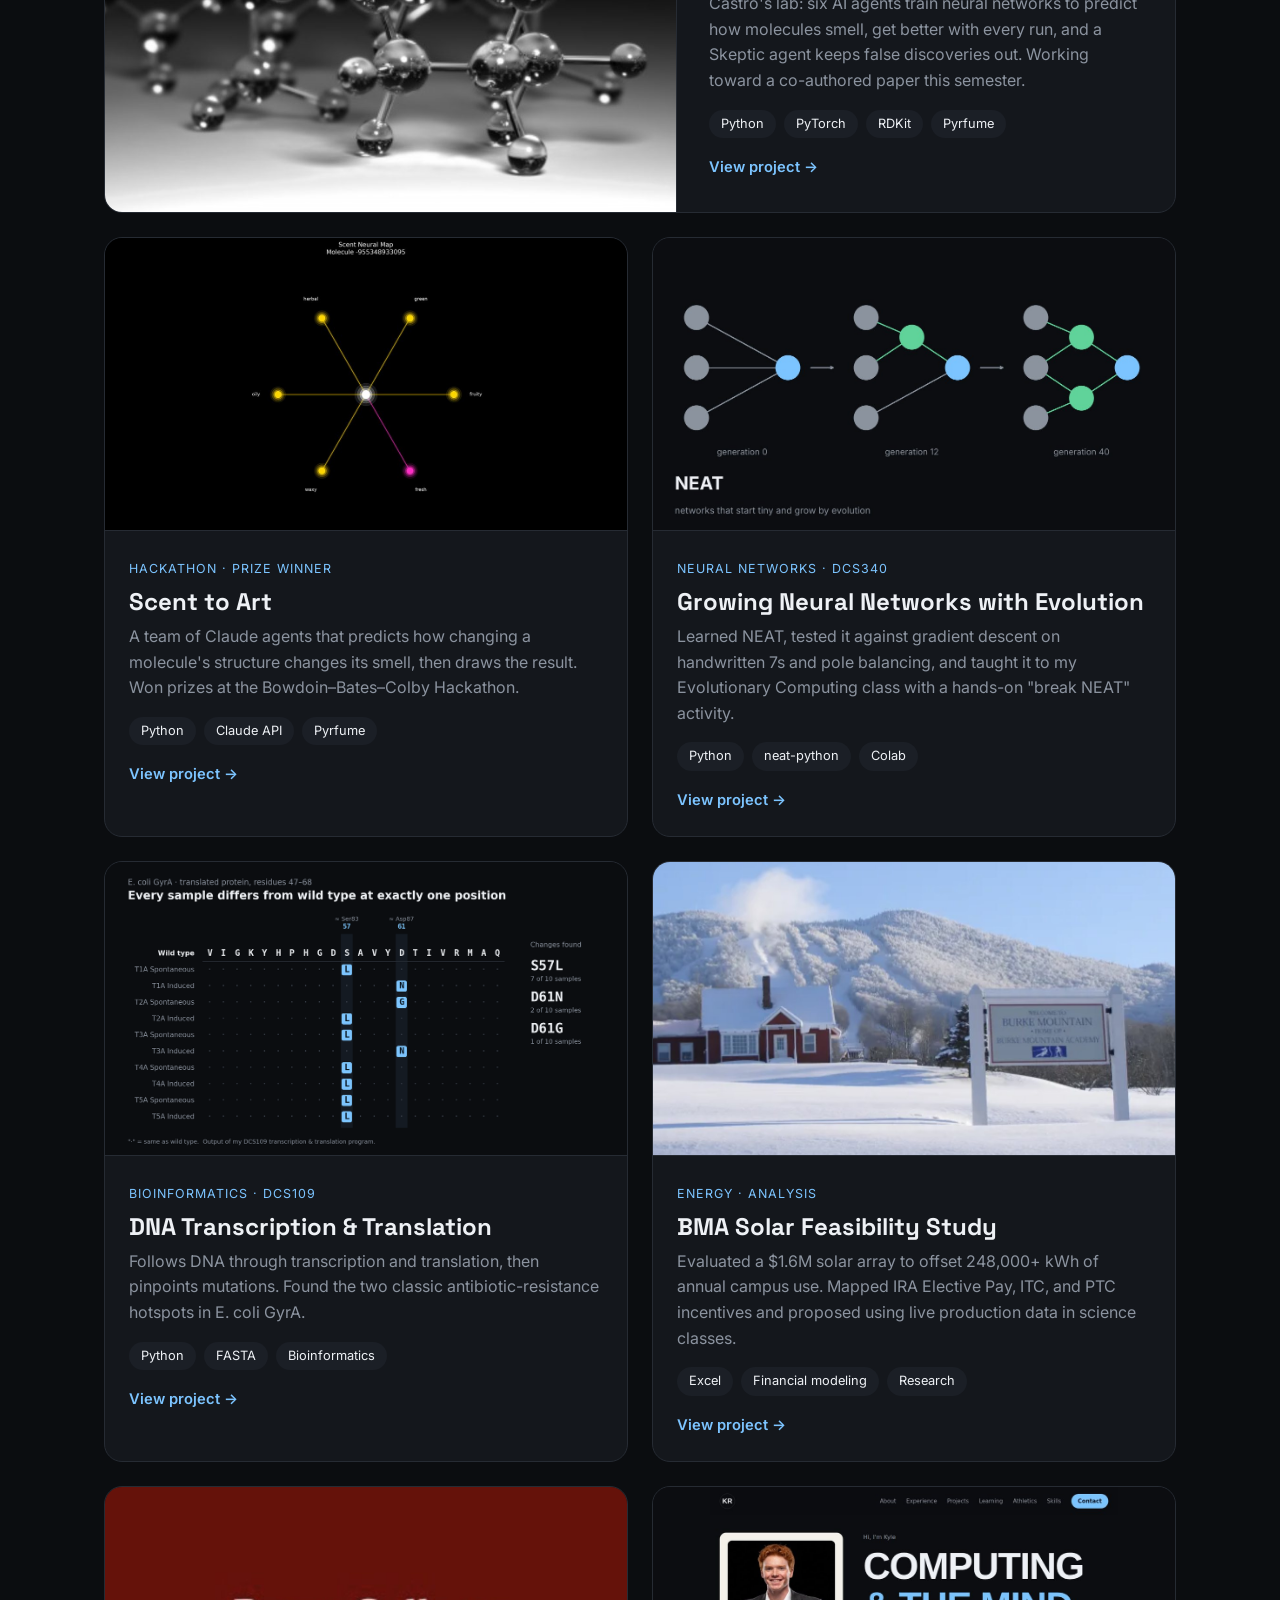
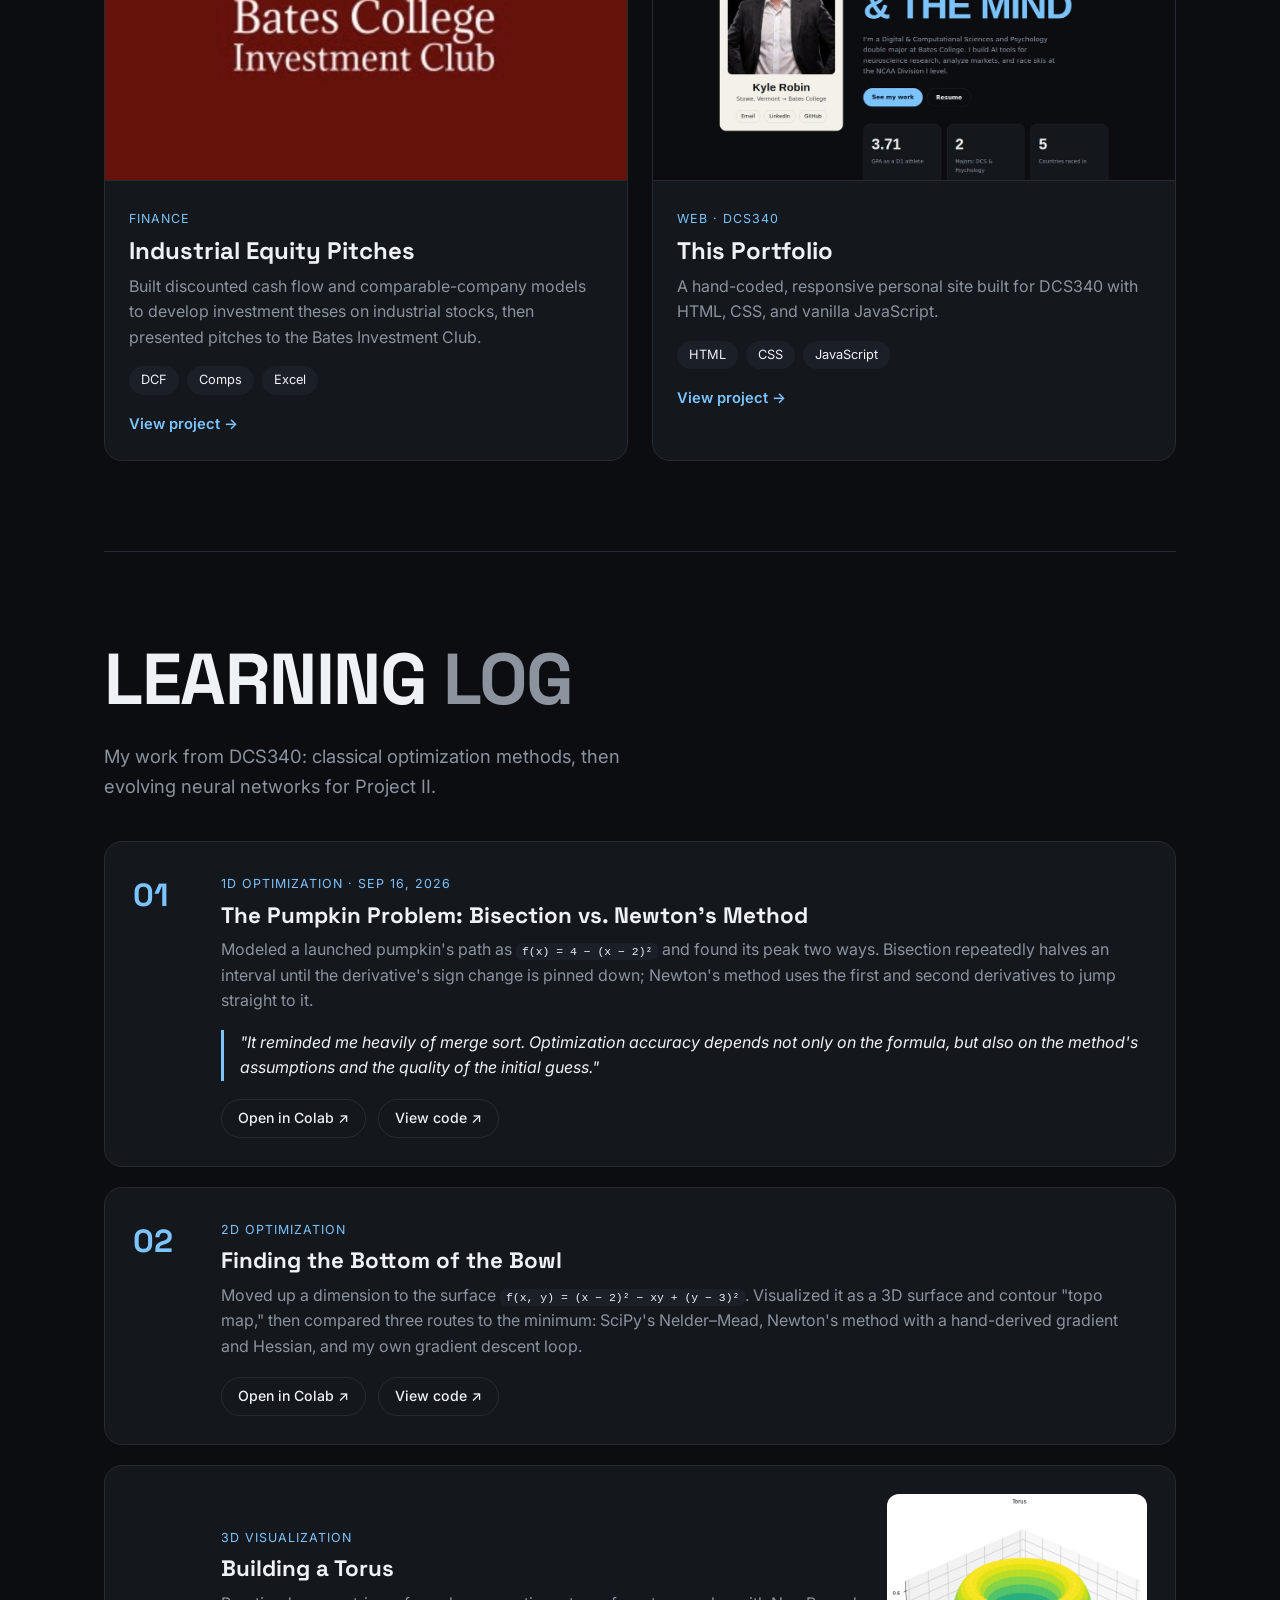
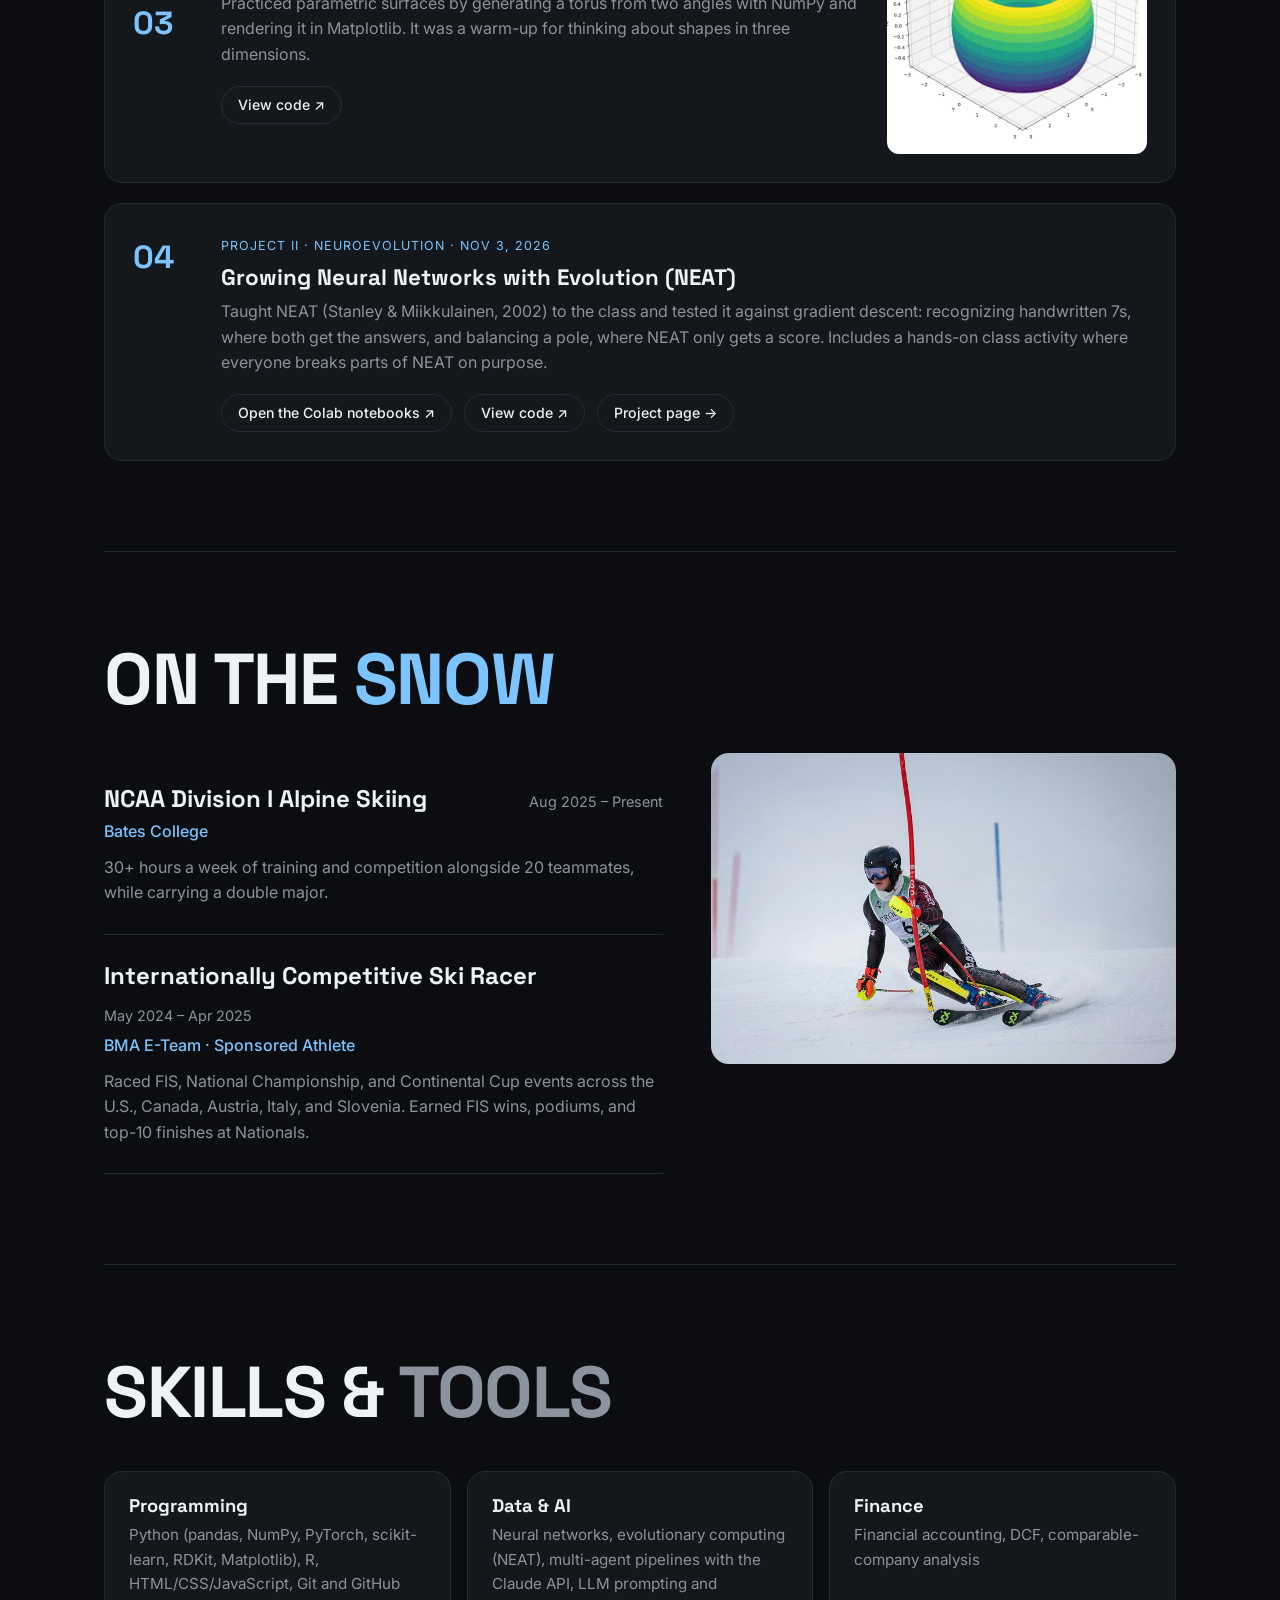
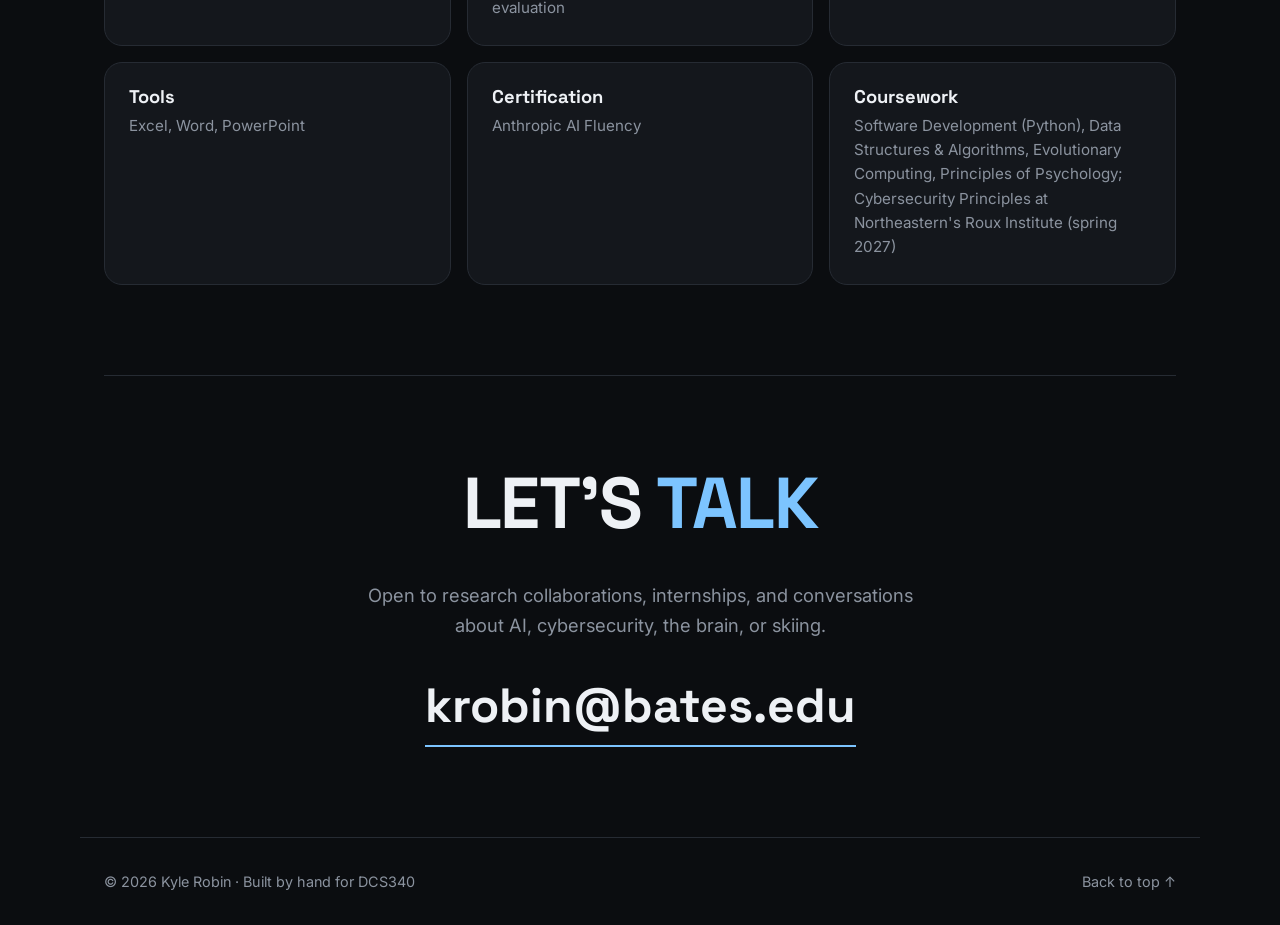
==== commit 818c9c88: "Portfolio update: feature Strayline and AI for Smell, add NEAT, resume, experience and skills" ====
--- a/index.html
+++ b/index.html
@@ -4,7 +4,7 @@
   <meta charset="UTF-8" />
   <meta name="viewport" content="width=device-width, initial-scale=1.0" />
   <title>Kyle Robin | Portfolio</title>
-  <meta name="description" content="Kyle Robin: Digital & Computational Sciences and Psychology student at Bates College, AI research lead, and NCAA Division I skier." />
+  <meta name="description" content="Kyle Robin: Digital & Computational Studies student at Bates College, founder of Strayline, Lead of AI Research on AI for Smell, and NCAA Division I skier." />
   <link rel="preconnect" href="https://fonts.googleapis.com" />
   <link rel="preconnect" href="https://fonts.gstatic.com" crossorigin />
   <link href="https://fonts.googleapis.com/css2?family=Inter:wght@400;500;600&family=Space+Grotesk:wght@500;700&display=swap" rel="stylesheet" />
@@ -48,8 +48,9 @@
         <p class="eyebrow reveal">Hi, I'm Kyle</p>
         <h1 class="reveal">Computing<br><span class="accent">&amp; the Mind</span></h1>
         <p class="lead reveal">
-          I'm a Digital &amp; Computational Sciences and Psychology double major at Bates College.
-          I build AI tools for neuroscience research, analyze markets, and ski race at the NCAA Division I level.
+          I'm a Digital &amp; Computational Studies major (with Psychology as a planned second major) at Bates College.
+          I founded Strayline, an AI detector for network attacks nobody has seen before, lead AI research on
+          AI for Smell, and ski race at the NCAA Division I level.
         </p>
         <div class="hero-actions reveal">
           <a href="#projects" class="btn btn-primary">See my work</a>
@@ -64,7 +65,7 @@
           </div>
           <div class="stat">
             <span class="stat-num">2</span>
-            <span class="stat-label">Majors: DCS &amp; Psychology</span>
+            <span class="stat-label">Majors: DCS &amp; Psychology (planned)</span>
           </div>
           <div class="stat">
             <span class="stat-num">5</span>
@@ -84,9 +85,10 @@
           interprets a smell, is what pulled me toward computer science and psychology.
         </p>
         <p class="reveal">
-          At Bates, I lead AI research in Professor Jason Castro's neuroscience lab, where we use
-          LLMs to map the sense of smell. I like problems that sit between fields: code and
-          cognition, data and decisions.
+          At Bates, I lead AI research in Professor Jason Castro's neuroscience lab, where I'm building
+          AI for Smell, a software-run lab that predicts how molecules smell. I also founded Strayline,
+          because I want to spend my career defending networks. I like problems that sit between fields:
+          code and cognition, data and security.
         </p>
       </div>
     </section>
@@ -98,26 +100,40 @@
 
         <article class="job reveal">
           <div class="job-head">
+            <h3>Founder</h3>
+            <span class="job-date">Oct 2026 – Present</span>
+          </div>
+          <p class="job-org">Strayline · AI network-attack detection</p>
+          <p>
+            Designed a hybrid intrusion detector that pairs a classifier for known attack families with an
+            autoencoder trained only on normal traffic, plus an evaluation that maps which unseen attacks are
+            caught at a 1% false-alarm rate. Submitted to the AAAI-27 Undergraduate Consortium.
+          </p>
+        </article>
+
+        <article class="job reveal">
+          <div class="job-head">
             <h3>Research Assistant, Lead of AI Research</h3>
             <span class="job-date">Sep 2026 – Present</span>
           </div>
-          <p class="job-org">Bates College · Neuroscience Lab (Prof. Jason Castro)</p>
+          <p class="job-org">Bates College · Castro Lab (Prof. Jason Castro)</p>
           <p>
-            Leading development of AI agent interfaces to map and objectify the biological sense of smell,
-            bridging human psychophysics and mouse neural networks. Building Python LLM workflows with the
-            Claude API and custom hooks to query large olfactory databases like Pyrfume efficiently.
+            Leading design and development of AI for Smell: a six-agent research lab in Python that trains
+            neural networks to predict odor from molecular structure (5,858 molecules), with a Skeptic agent
+            that tests every claimed gain, memory across runs, and evolutionary search. Working toward a
+            co-authored paper.
           </p>
         </article>
 
         <article class="job reveal">
           <div class="job-head">
-            <h3>Industrial Sector Analyst</h3>
+            <h3>Technology Sector Analyst</h3>
             <span class="job-date">Aug 2025 – Present</span>
           </div>
           <p class="job-org">Bates Investment Club</p>
           <p>
-            Conduct equity research on industrial companies using DCF, comparable-company, and
-            fundamental analysis, then turn that work into stock pitches with my team.
+            Research technology companies (previously the industrial sector) using DCF, comparable-company,
+            and fundamental analysis, then turn that work into stock pitches for the club.
           </p>
         </article>
 
@@ -141,6 +157,36 @@
       <h2 class="section-title reveal">Projects</h2>
       <div class="project-grid">
 
+        <a class="project project-featured reveal" href="projects/strayline.html">
+          <img src="images/strayline.jpg" alt="Network traffic following a normal line, with a few red points straying far from it" class="project-img" loading="lazy" />
+          <div class="project-body">
+            <span class="tag">Featured · Cybersecurity · Founder</span>
+            <h3>Strayline</h3>
+            <p>
+              My venture: a hybrid AI detector that catches network attacks nobody has seen before. A classifier
+              learns known attacks, an autoencoder learns normal traffic, and a "catchability map" shows defenders
+              which unseen attacks it can and can't catch. Submitted to the AAAI-27 Undergraduate Consortium.
+            </p>
+            <ul class="stack"><li>Python</li><li>PyTorch</li><li>Network security</li></ul>
+            <span class="project-more">View project &rarr;</span>
+          </div>
+        </a>
+
+        <a class="project project-featured reveal" href="projects/olfaction.html">
+          <img src="images/olfaction.jpg" alt="3D model of a molecular structure" class="project-img" loading="lazy" />
+          <div class="project-body">
+            <span class="tag">Featured · AI · Neuroscience</span>
+            <h3>AI for Smell</h3>
+            <p>
+              A research lab run by software in Professor Jason Castro's lab: six AI agents train neural networks
+              to predict how molecules smell, get better with every run, and a Skeptic agent keeps false
+              discoveries out. Working toward a co-authored paper this semester.
+            </p>
+            <ul class="stack"><li>Python</li><li>PyTorch</li><li>RDKit</li><li>Pyrfume</li></ul>
+            <span class="project-more">View project &rarr;</span>
+          </div>
+        </a>
+
         <a class="project reveal" href="projects/scent.html">
           <img src="images/scent.jpg" alt="A Scent Neural Map: a glowing radial diagram of odor descriptors" class="project-img" loading="lazy" />
           <div class="project-body">
@@ -155,17 +201,16 @@
           </div>
         </a>
 
-        <a class="project reveal" href="projects/olfaction.html">
-          <img src="images/olfaction.jpg" alt="3D model of a molecular structure" class="project-img" loading="lazy" />
-          <div class="project-body">
-            <span class="tag">AI · Neuroscience</span>
-            <h3>Digital Olfaction Agent</h3>
-            <p>
-              LLM-powered agent that queries external olfactory datasets to connect how humans
-              perceive smells with how mouse neural networks encode them. Working toward a
-              co-authored publication this semester.
-            </p>
-            <ul class="stack"><li>Python</li><li>Claude API</li><li>Pyrfume</li></ul>
+        <a class="project reveal" href="projects/neat.html">
+          <img src="images/neat.jpg" alt="Three neural networks showing NEAT growing from no hidden neurons to two" class="project-img" loading="lazy" />
+          <div class="project-body">
+            <span class="tag">Neural networks · DCS340</span>
+            <h3>Growing Neural Networks with Evolution</h3>
+            <p>
+              Learned NEAT, tested it against gradient descent on handwritten 7s and pole balancing, and taught it
+              to my Evolutionary Computing class with a hands-on "break NEAT" activity.
+            </p>
+            <ul class="stack"><li>Python</li><li>neat-python</li><li>Colab</li></ul>
             <span class="project-more">View project &rarr;</span>
           </div>
         </a>
@@ -307,7 +352,8 @@
             </p>
             <div class="learn-links">
               <a href="https://drive.google.com/drive/folders/1dByDDjGweoe4XN2JgvP6EBS0tSClyiiS" target="_blank" rel="noopener">Open the Colab notebooks &nearr;</a>
-              <a href="https://github.com/krobin2005/myportfolio/tree/main/dcs340/project2-neuroevolution" target="_blank" rel="noopener">View code &nearr;</a>
+              <a href="https://github.com/krobin2005/neat-neuroevolution" target="_blank" rel="noopener">View code &nearr;</a>
+              <a href="projects/neat.html">Project page &rarr;</a>
             </div>
           </div>
         </article>
@@ -346,19 +392,19 @@
     <section id="skills" class="section">
       <h2 class="section-title reveal">Skills &amp; <span class="muted">tools</span></h2>
       <div class="skill-grid">
-        <div class="skill reveal"><h3>Programming</h3><p>Python, R, Data Structures &amp; Algorithms</p></div>
-        <div class="skill reveal"><h3>Data &amp; AI</h3><p>Data science, LLM workflows, prompting with Claude, ChatGPT, Gemini, Codex, and Copilot</p></div>
+        <div class="skill reveal"><h3>Programming</h3><p>Python (pandas, NumPy, PyTorch, scikit-learn, RDKit, Matplotlib), R, HTML/CSS/JavaScript, Git and GitHub</p></div>
+        <div class="skill reveal"><h3>Data &amp; AI</h3><p>Neural networks, evolutionary computing (NEAT), multi-agent pipelines with the Claude API, LLM prompting and evaluation</p></div>
         <div class="skill reveal"><h3>Finance</h3><p>Financial accounting, DCF, comparable-company analysis</p></div>
         <div class="skill reveal"><h3>Tools</h3><p>Excel, Word, PowerPoint</p></div>
         <div class="skill reveal"><h3>Certification</h3><p>Anthropic AI Fluency</p></div>
-        <div class="skill reveal"><h3>Coursework</h3><p>CS Foundations, Data Structures, Data Science, Neuroscience, Psychology</p></div>
+        <div class="skill reveal"><h3>Coursework</h3><p>Software Development (Python), Data Structures &amp; Algorithms, Evolutionary Computing, Principles of Psychology; Cybersecurity Principles at Northeastern's Roux Institute (spring 2027)</p></div>
       </div>
     </section>
 
     <!-- ============ CONTACT ============ -->
     <section id="contact" class="section contact">
       <h2 class="section-title reveal">Let's <span class="accent">talk</span></h2>
-      <p class="lead reveal">Open to research collaborations, internships, and conversations about AI, the brain, or skiing.</p>
+      <p class="lead reveal">Open to research collaborations, internships, and conversations about AI, cybersecurity, the brain, or skiing.</p>
       <a class="contact-email reveal" href="mailto:krobin@bates.edu">krobin@bates.edu</a>
     </section>
 
--- a/style.css
+++ b/style.css
@@ -140,6 +140,11 @@
 .project p { color: var(--muted); }
 .stack { list-style: none; display: flex; flex-wrap: wrap; gap: 8px; margin-top: 16px; }
 .stack li { font-size: .8rem; padding: 4px 12px; background: var(--surface-2); border-radius: 999px; }
+/* Featured projects span the full row, image beside text */
+a.project.project-featured { grid-column: 1 / -1; display: grid; grid-template-columns: 1.15fr 1fr; }
+.project-featured .project-img { height: 100%; border-bottom: 0; border-right: 1px solid var(--border); }
+.project-featured .project-body { display: flex; flex-direction: column; justify-content: center; padding: 32px; }
+.project-featured h3 { font-size: 1.9rem; }
 
 /* ---------- Learning log ---------- */
 .section-lead { margin: -16px 0 40px; }
@@ -273,6 +278,9 @@
   main { padding: 0 16px; }
   .section { padding: 64px 0; }
   .about-grid, .project-grid, .skill-grid { grid-template-columns: 1fr; }
+  a.project.project-featured { grid-template-columns: 1fr; }
+  .project-featured .project-img { height: auto; border-right: 0; border-bottom: 1px solid var(--border); }
+  .project-featured .project-body { padding: 24px; }
   .learn, .learn-with-img { grid-template-columns: 1fr; gap: 8px; padding: 22px; }
   .learn-num { font-size: 1.4rem; }
   .pp-meta { grid-template-columns: 1fr; }
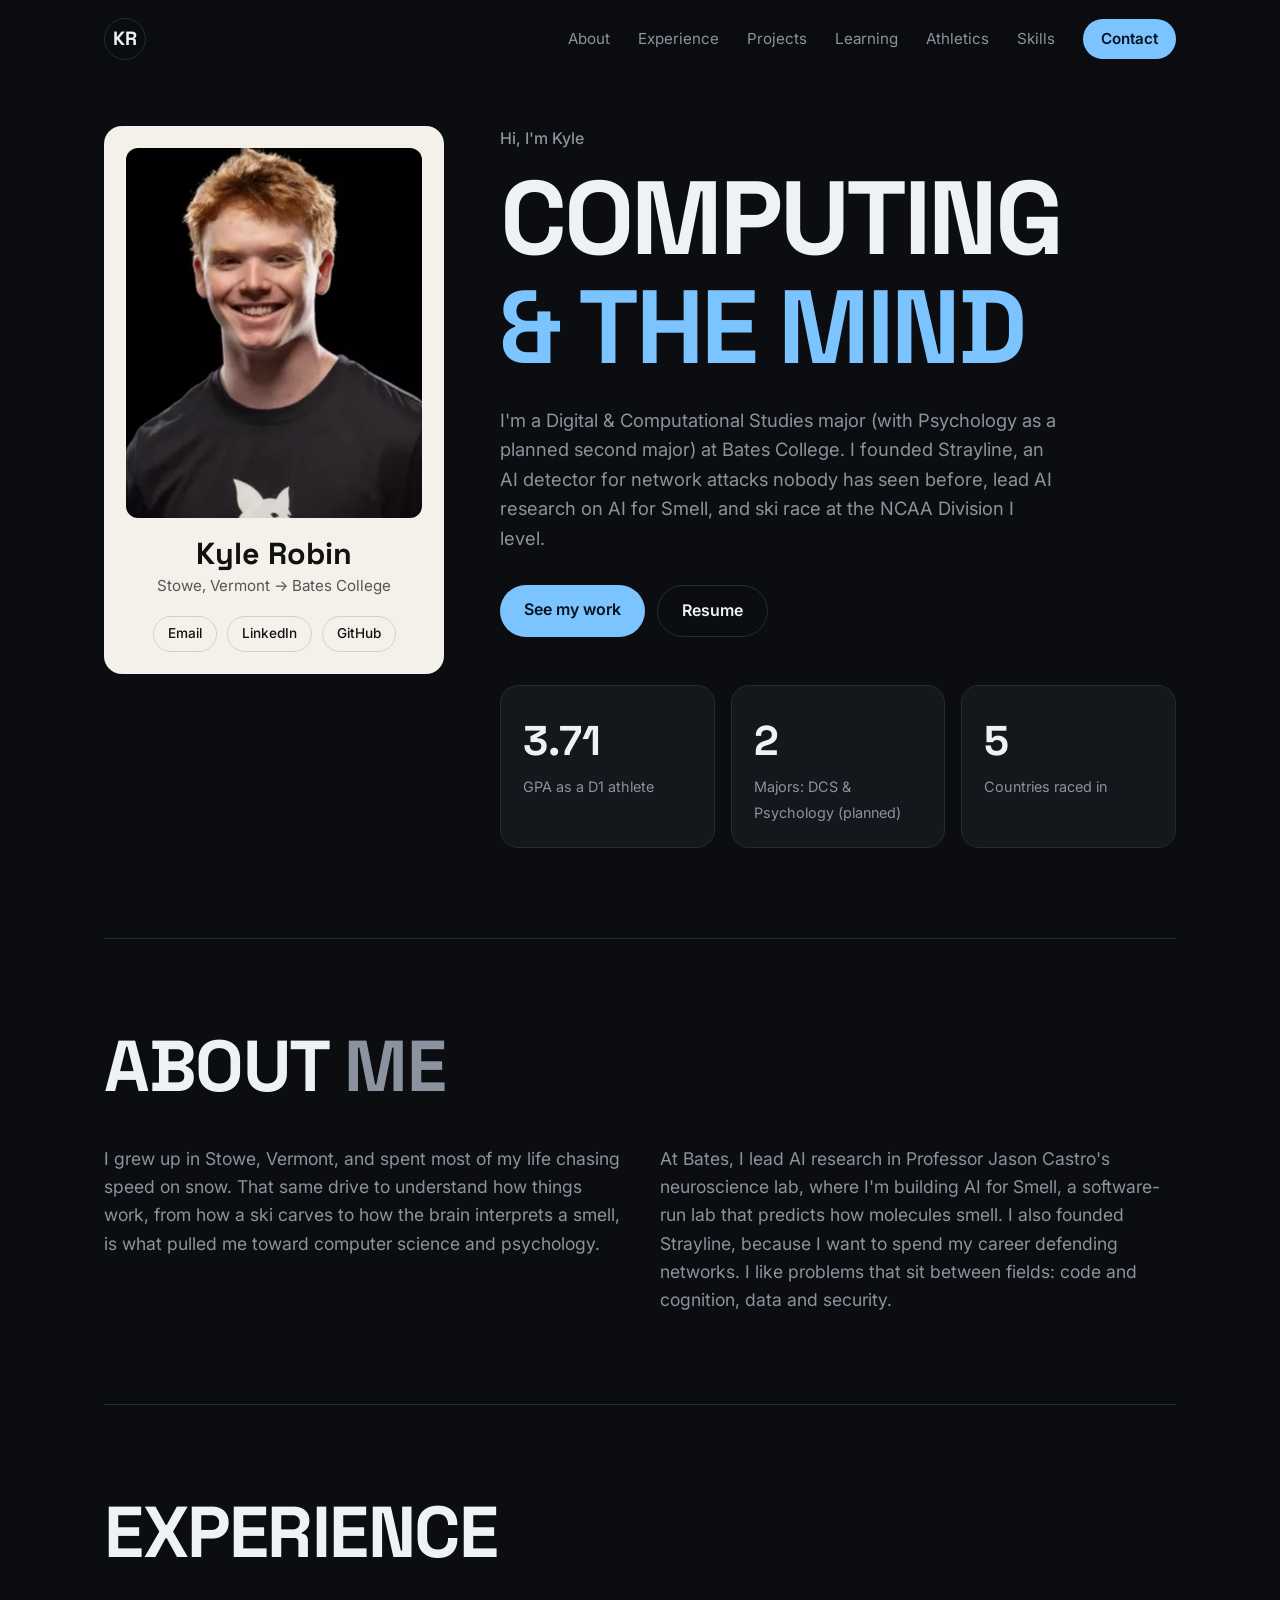
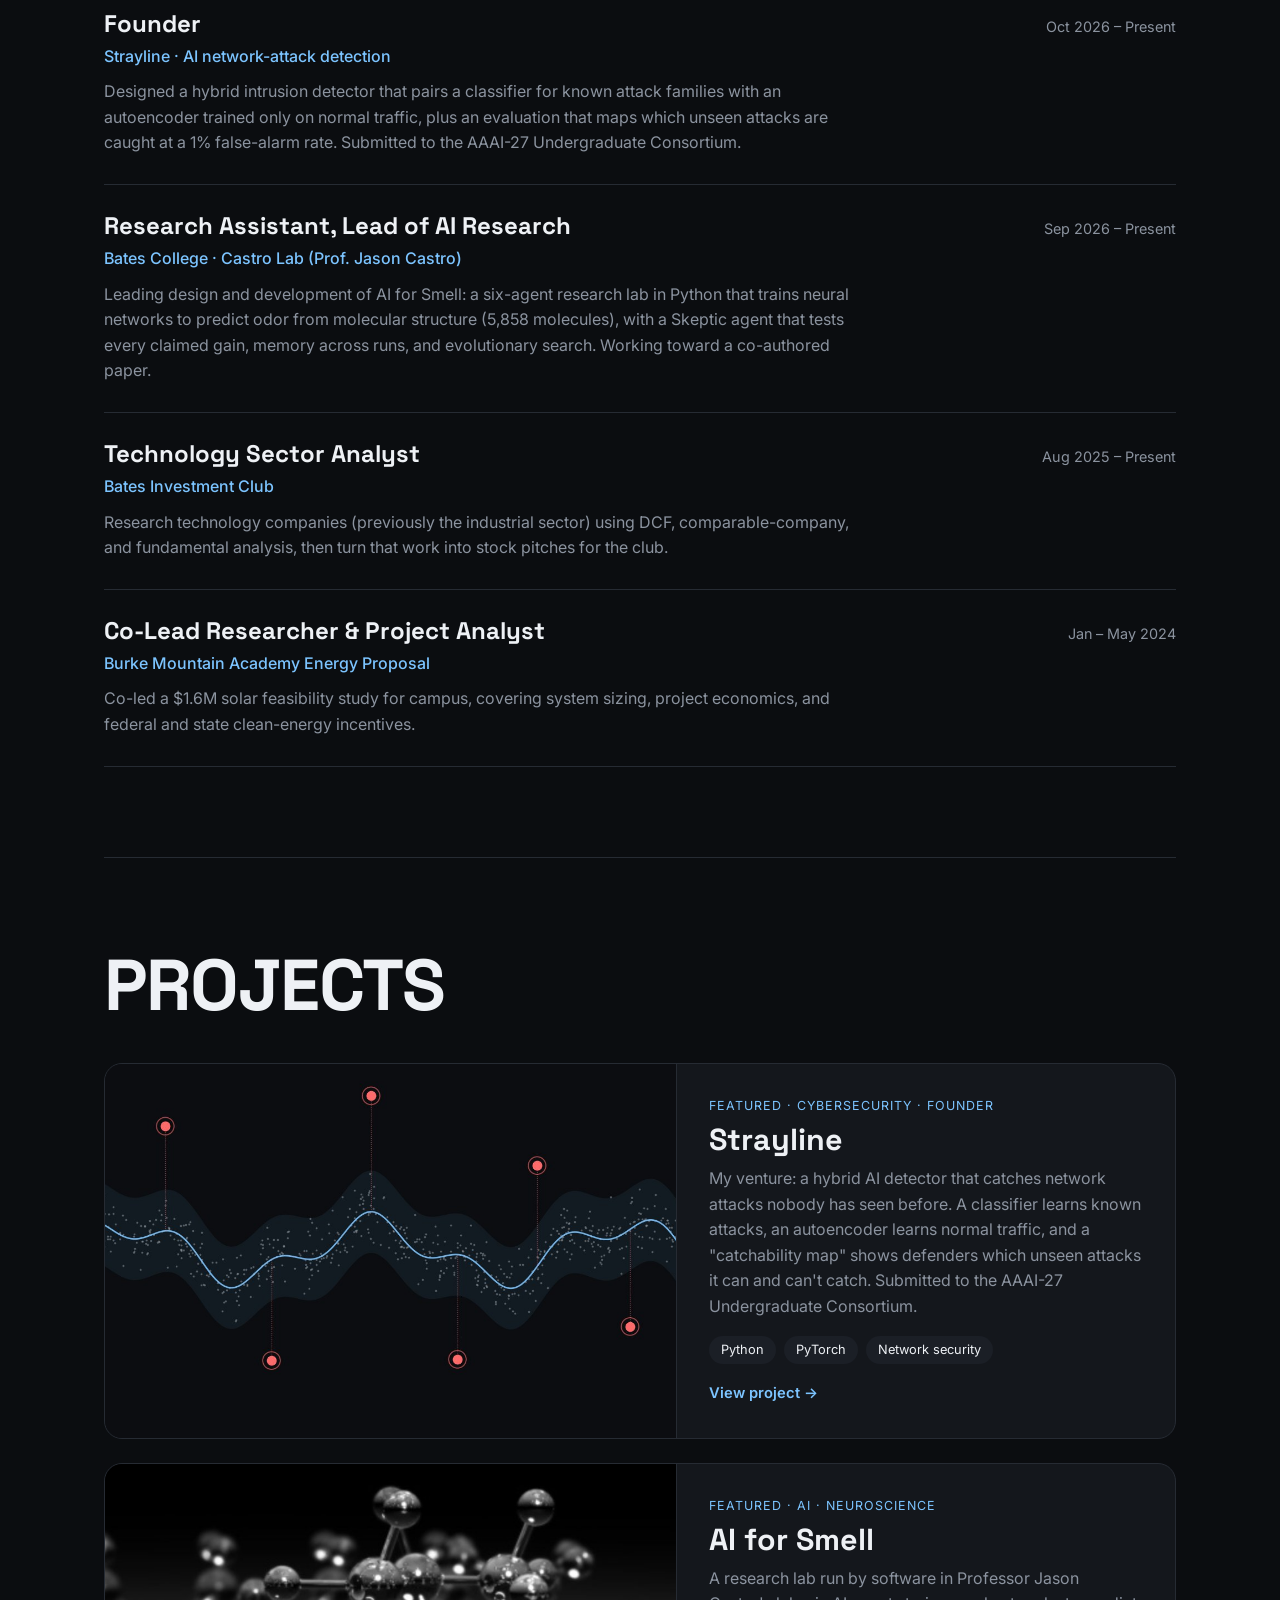
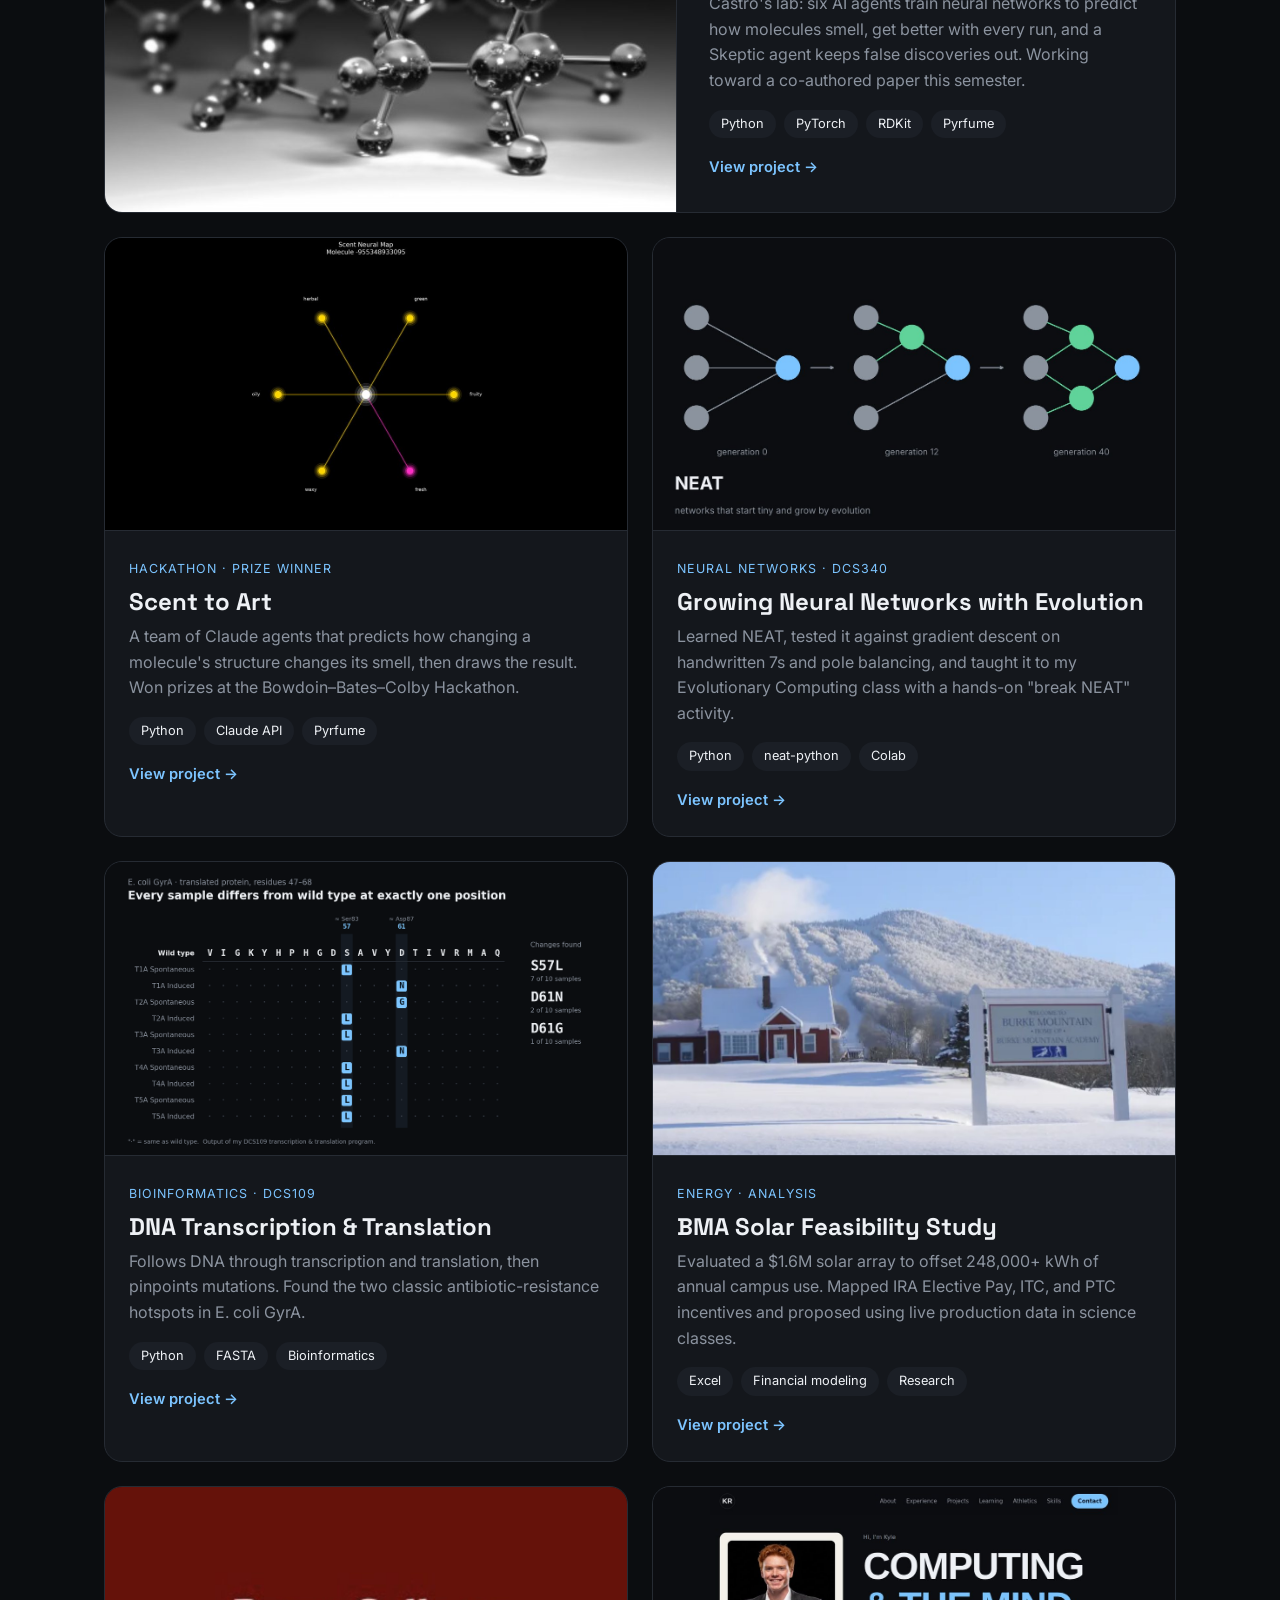
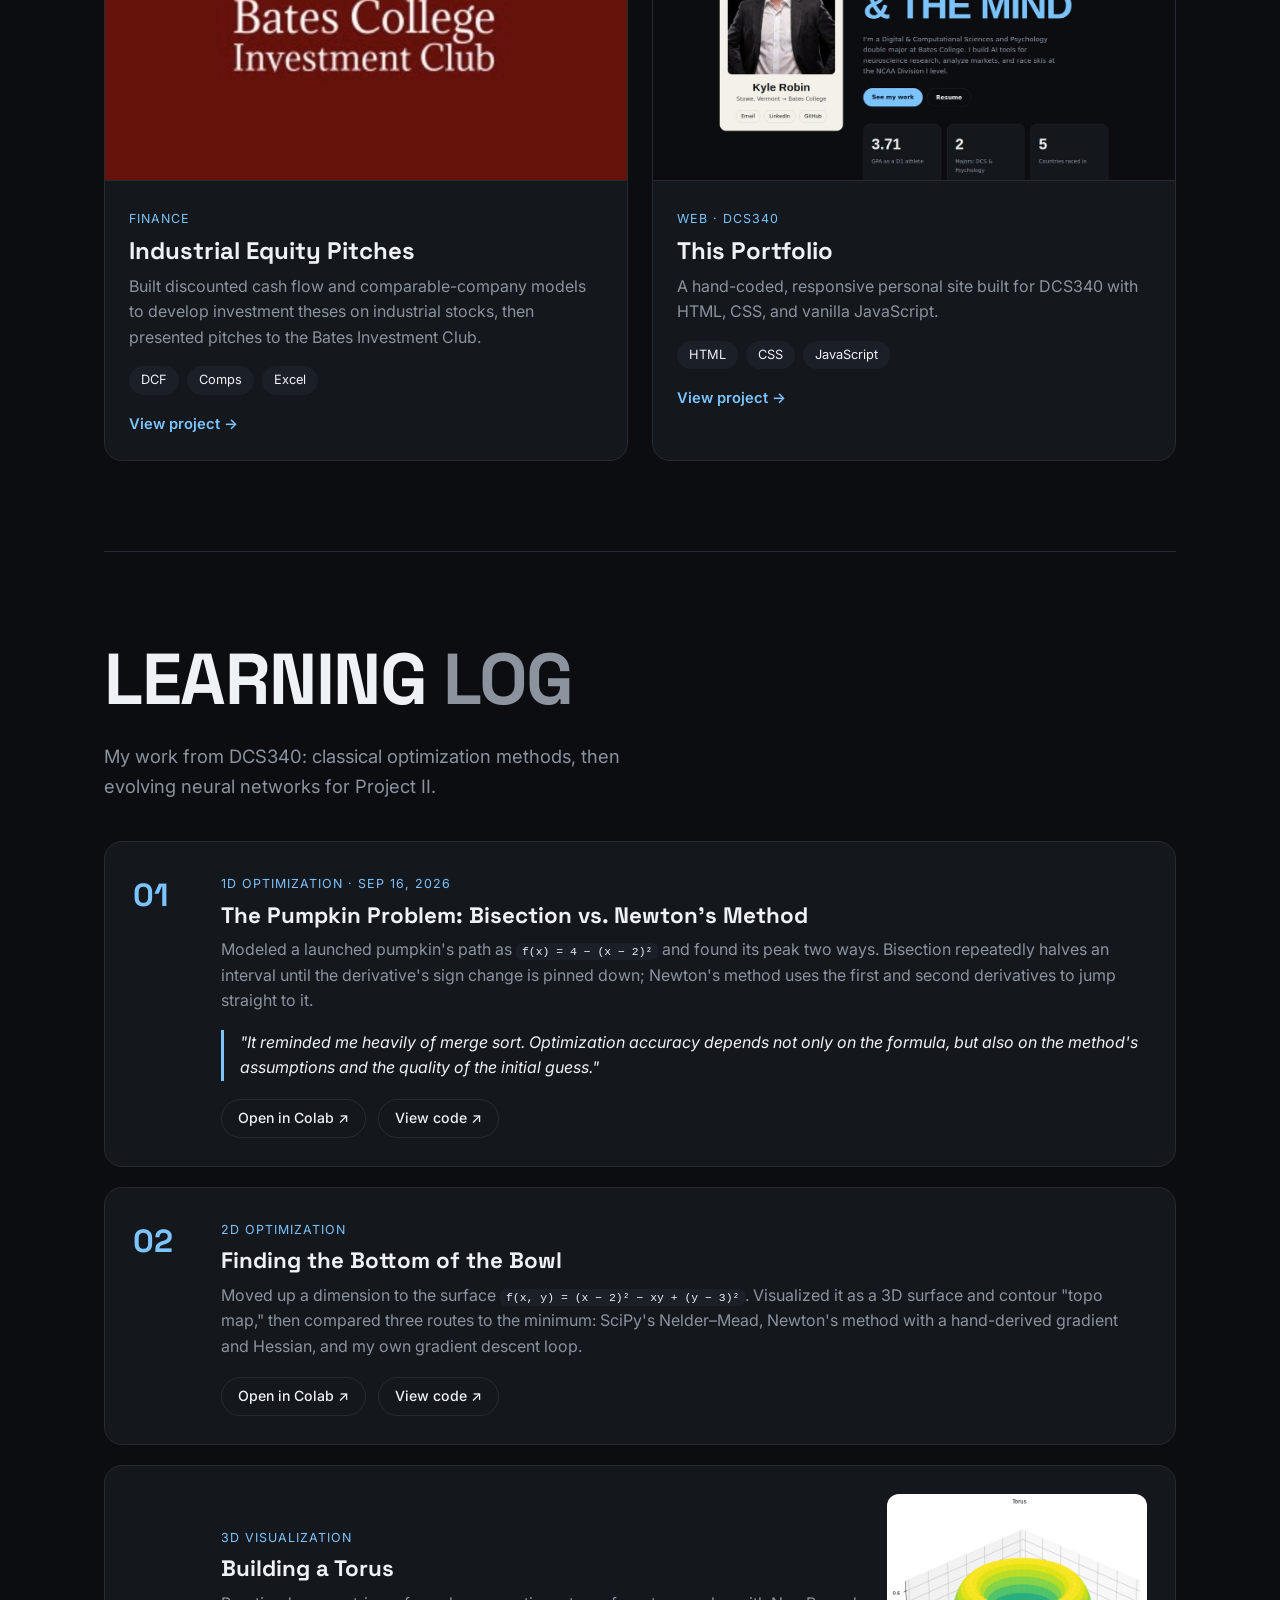
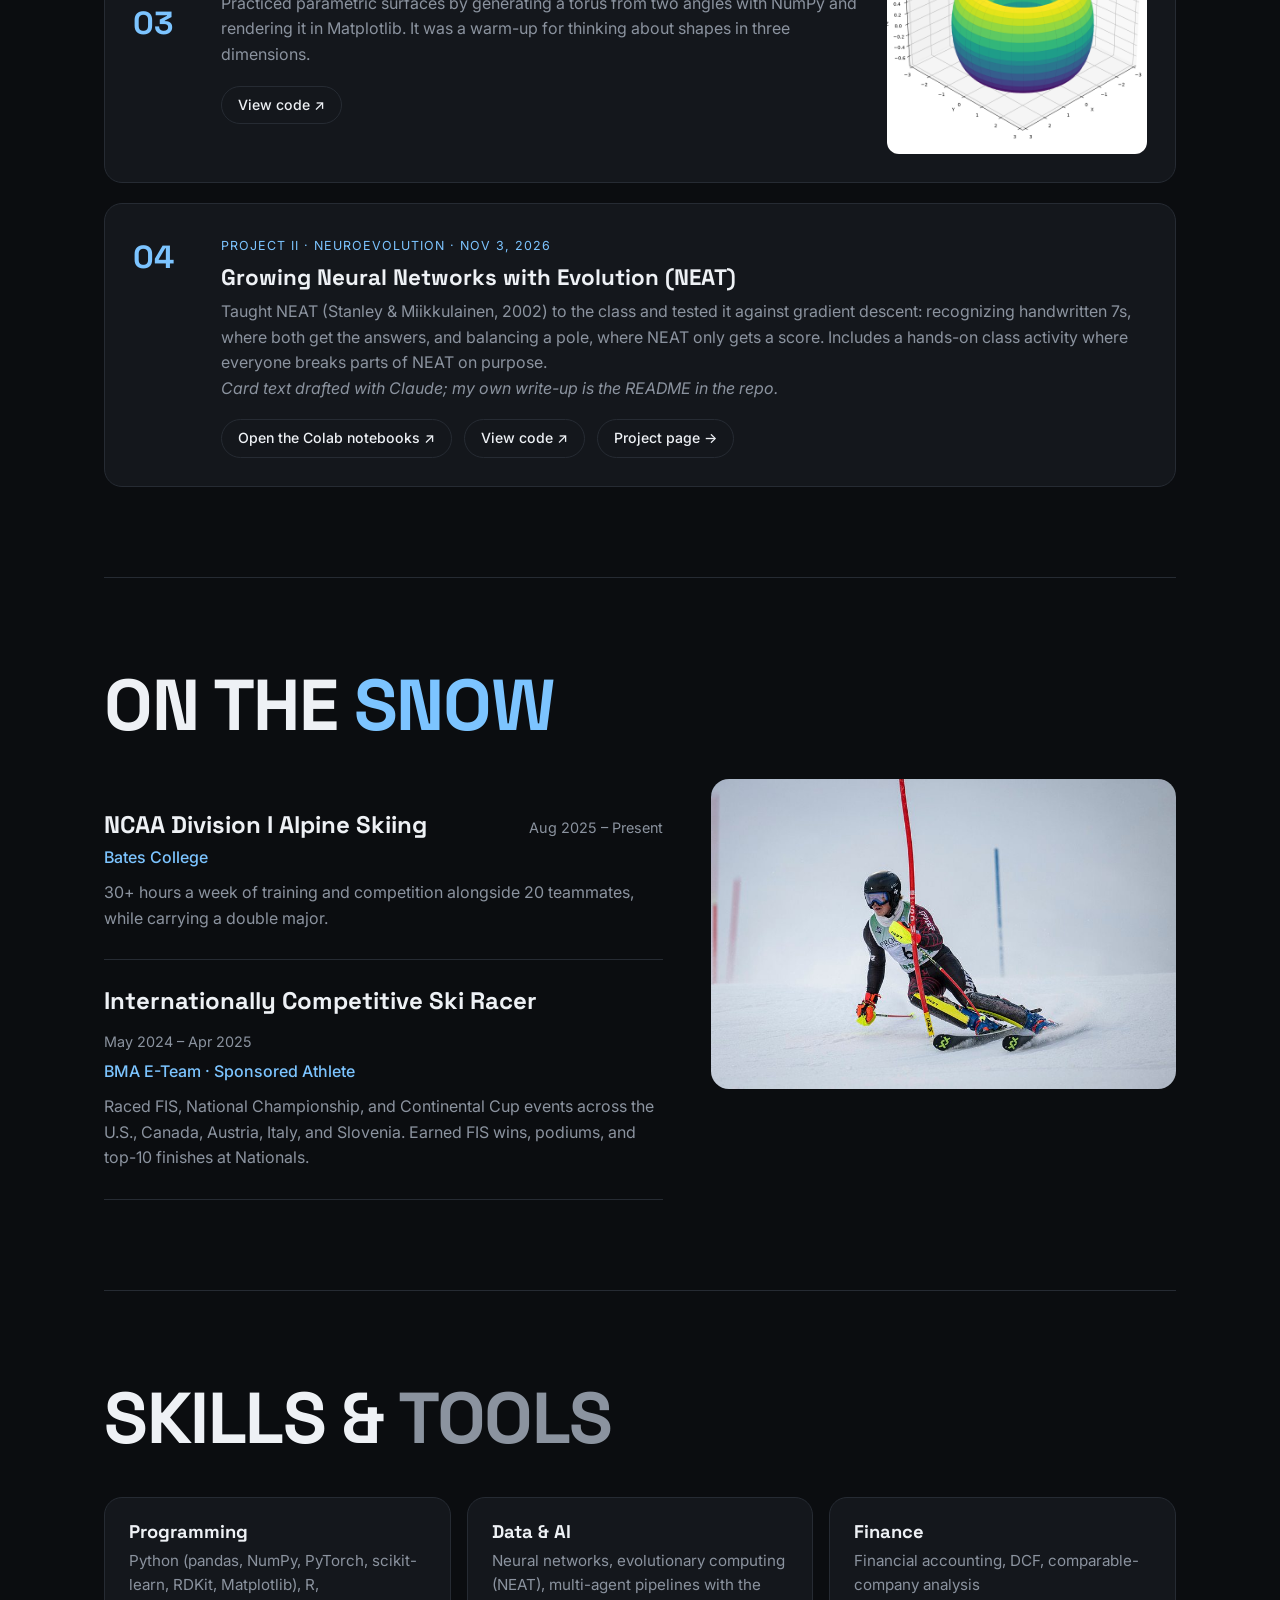
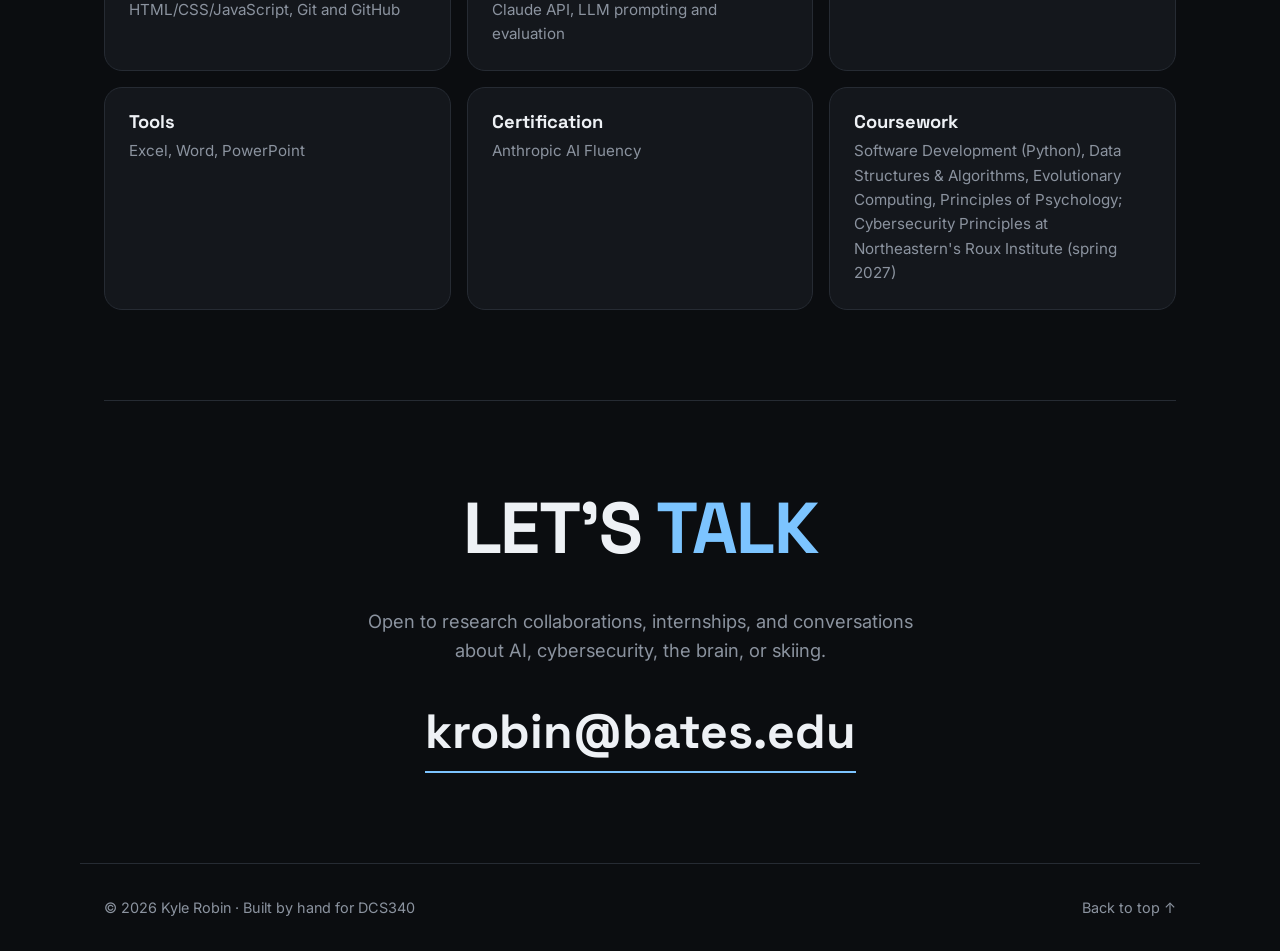
==== commit 8f814bd7: "Add GenAI disclosure to Project II learning card" ====
--- a/index.html
+++ b/index.html
@@ -350,6 +350,7 @@
               recognizing handwritten 7s, where both get the answers, and balancing a pole, where NEAT only gets a
               score. Includes a hands-on class activity where everyone breaks parts of NEAT on purpose.
             </p>
+            <p><em>Card text drafted with Claude; my own write-up is the README in the repo.</em></p>
             <div class="learn-links">
               <a href="https://drive.google.com/drive/folders/1dByDDjGweoe4XN2JgvP6EBS0tSClyiiS" target="_blank" rel="noopener">Open the Colab notebooks &nearr;</a>
               <a href="https://github.com/krobin2005/neat-neuroevolution" target="_blank" rel="noopener">View code &nearr;</a>
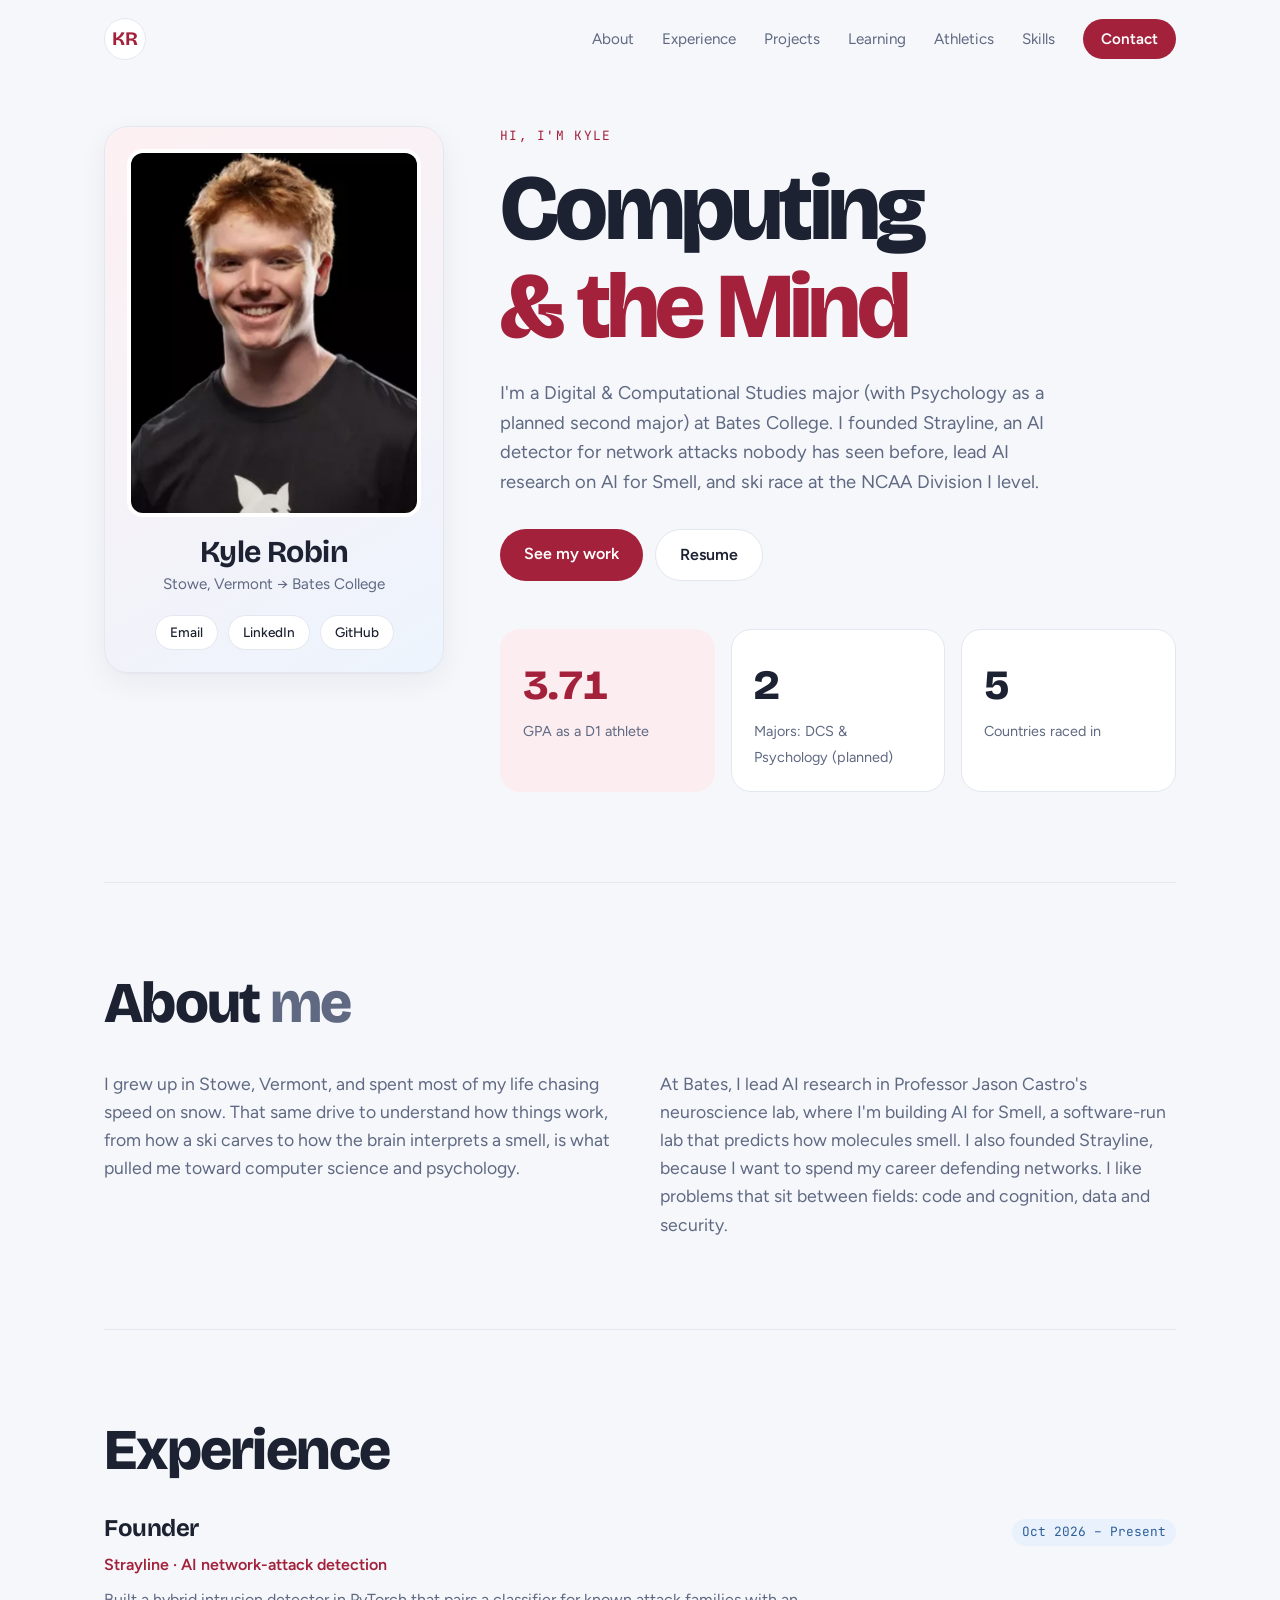
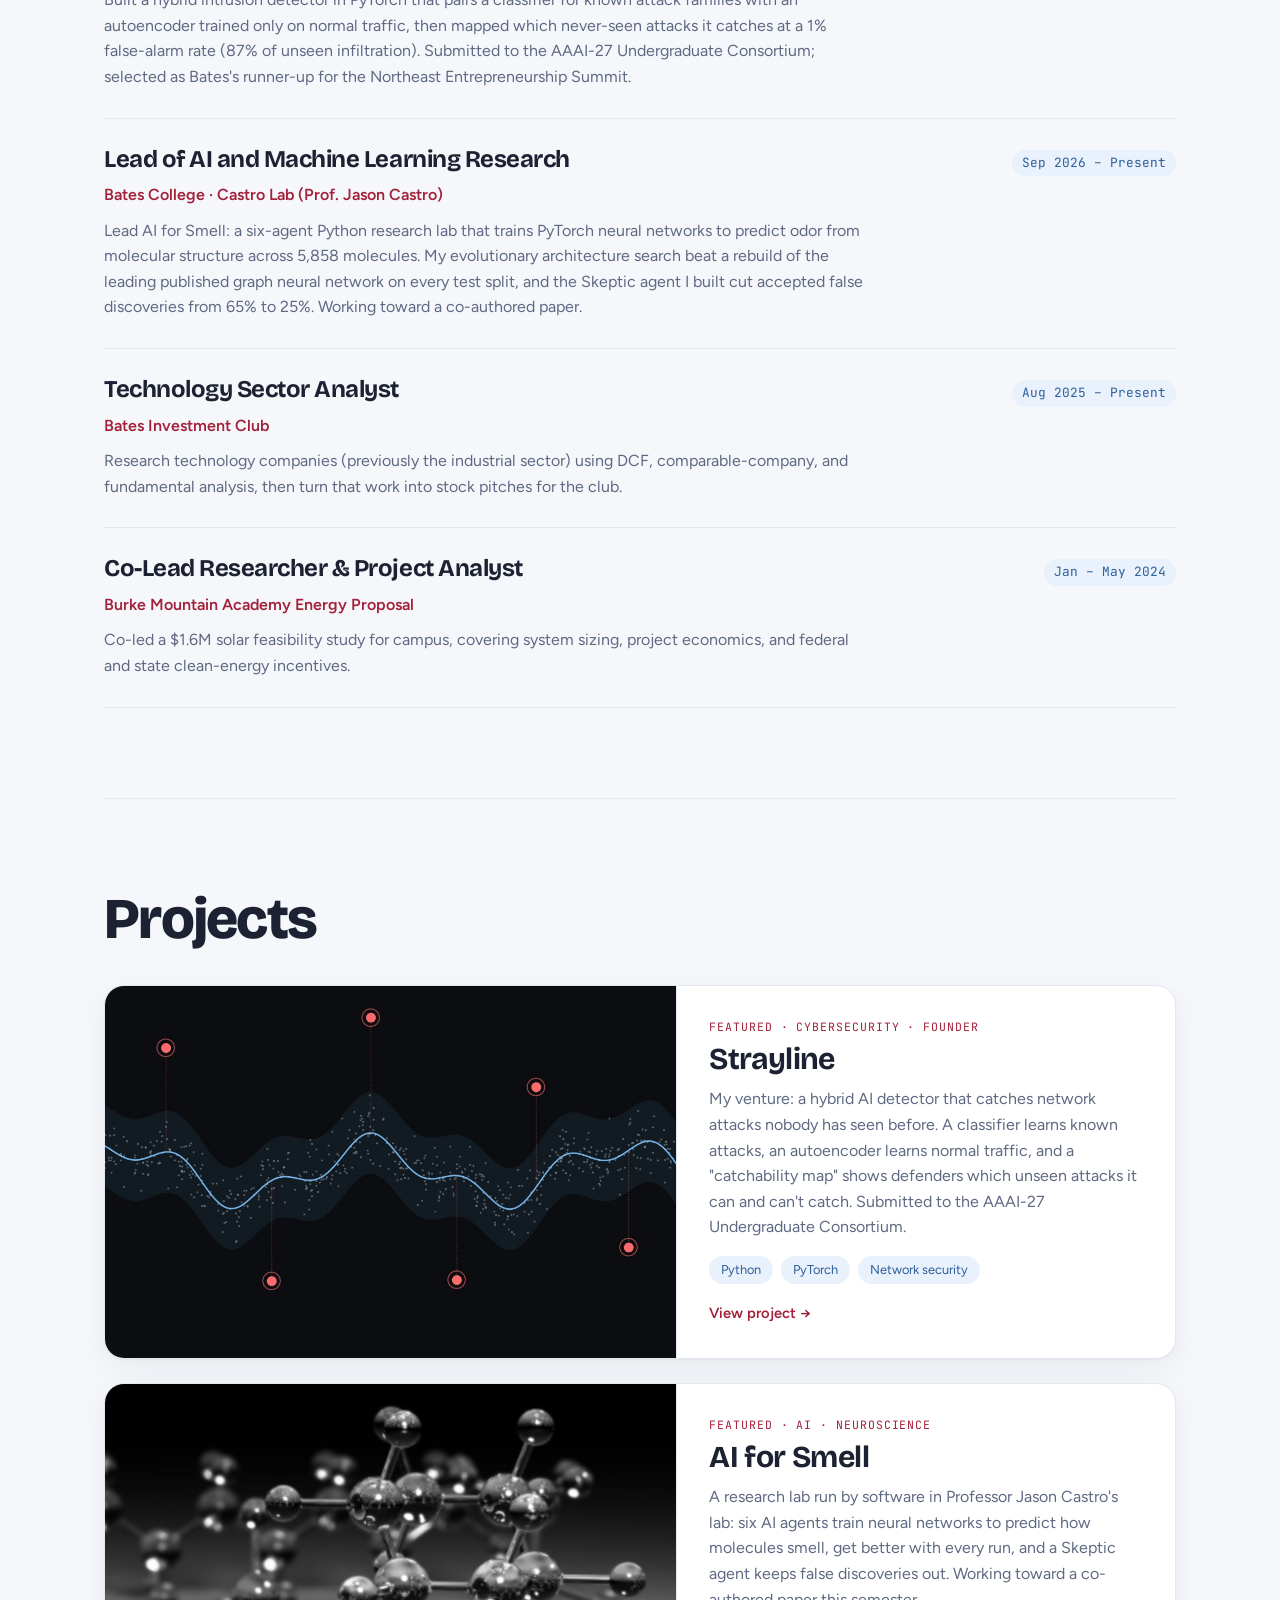
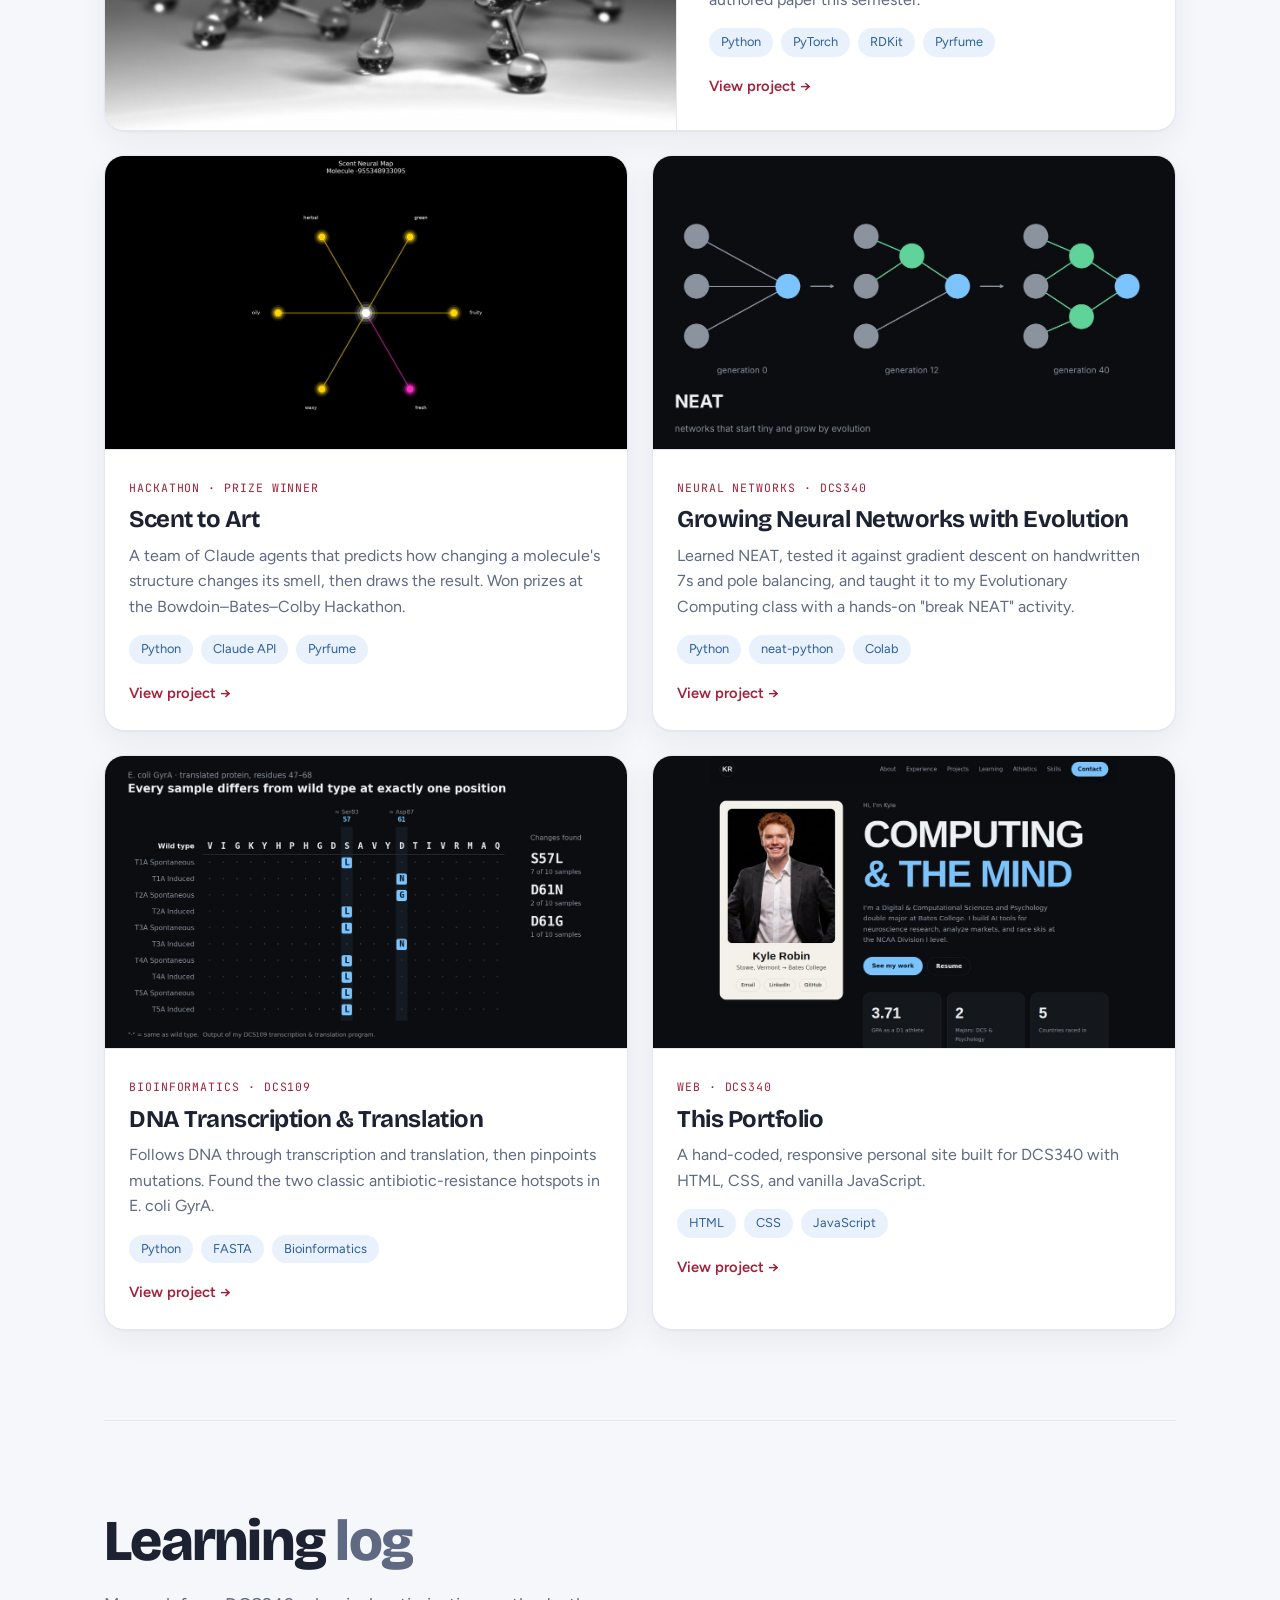
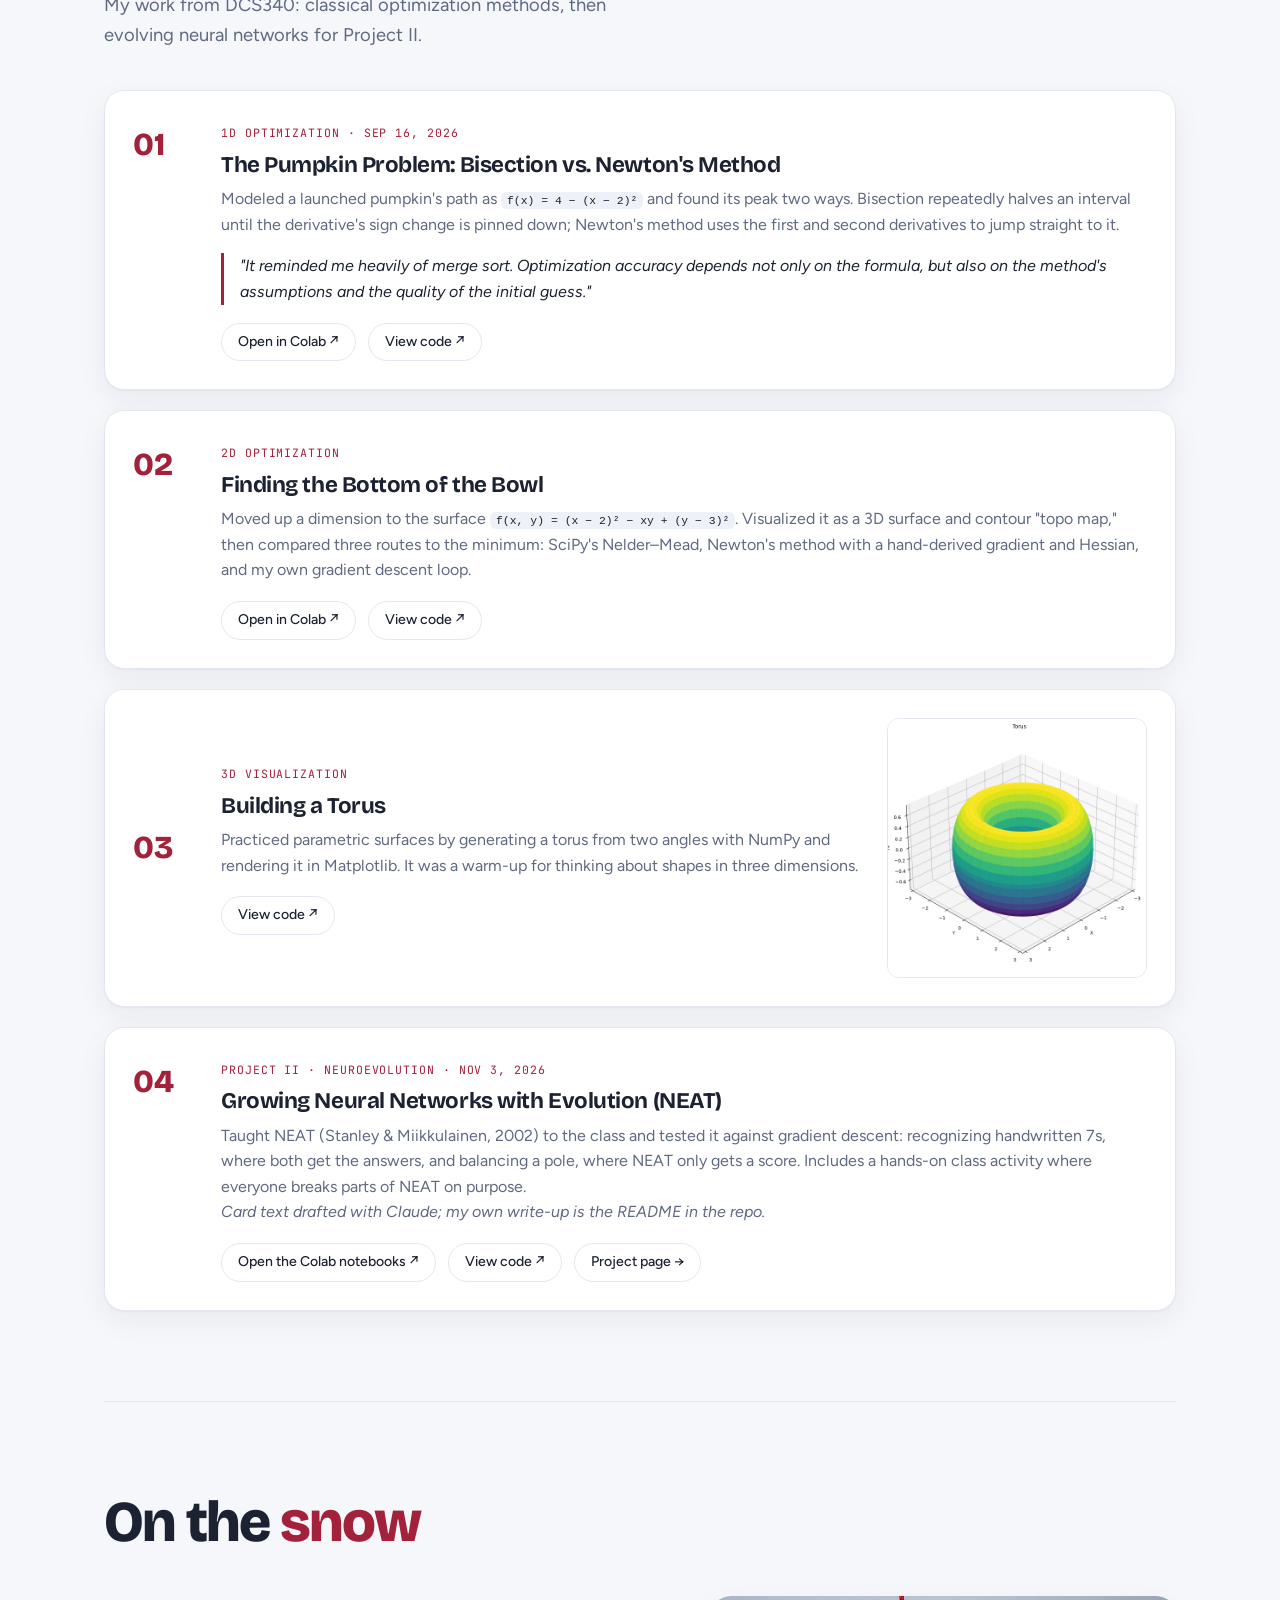
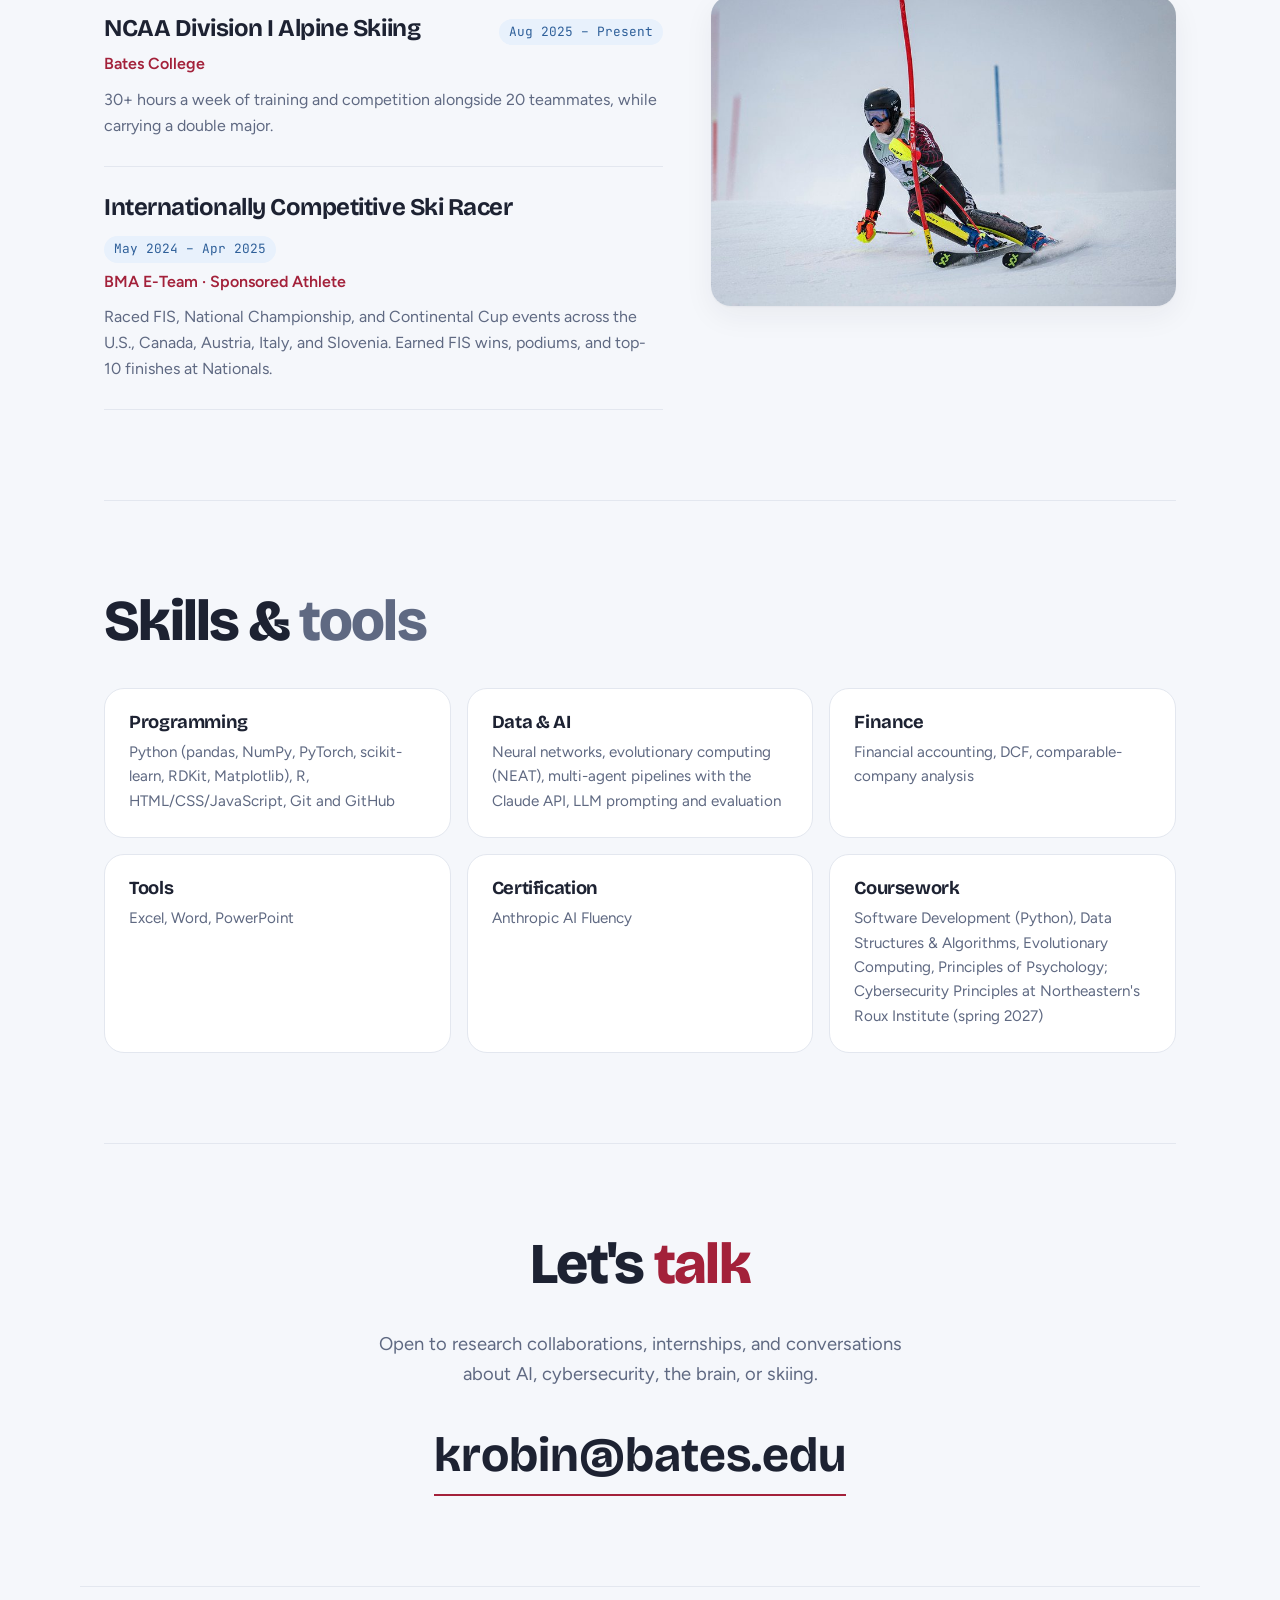
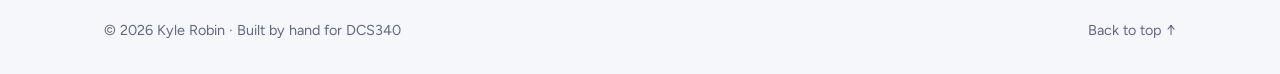
==== commit 0dddf202: "Light redesign; update Castro title, Strayline results; drop solar and equity project cards; new res" ====
--- a/index.html
+++ b/index.html
@@ -4,10 +4,10 @@
   <meta charset="UTF-8" />
   <meta name="viewport" content="width=device-width, initial-scale=1.0" />
   <title>Kyle Robin | Portfolio</title>
-  <meta name="description" content="Kyle Robin: Digital & Computational Studies student at Bates College, founder of Strayline, Lead of AI Research on AI for Smell, and NCAA Division I skier." />
+  <meta name="description" content="Kyle Robin: Digital & Computational Studies student at Bates College, founder of Strayline, Lead of AI and Machine Learning Research on AI for Smell, and NCAA Division I skier." />
   <link rel="preconnect" href="https://fonts.googleapis.com" />
   <link rel="preconnect" href="https://fonts.gstatic.com" crossorigin />
-  <link href="https://fonts.googleapis.com/css2?family=Inter:wght@400;500;600&family=Space+Grotesk:wght@500;700&display=swap" rel="stylesheet" />
+  <link href="https://fonts.googleapis.com/css2?family=Bricolage+Grotesque:opsz,wght@12..96,600;12..96,800&family=Figtree:wght@400;500;600;700&family=JetBrains+Mono:wght@400;500&display=swap" rel="stylesheet" />
   <link rel="stylesheet" href="style.css" />
 </head>
 <body>
@@ -105,23 +105,24 @@
           </div>
           <p class="job-org">Strayline · AI network-attack detection</p>
           <p>
-            Designed a hybrid intrusion detector that pairs a classifier for known attack families with an
-            autoencoder trained only on normal traffic, plus an evaluation that maps which unseen attacks are
-            caught at a 1% false-alarm rate. Submitted to the AAAI-27 Undergraduate Consortium.
+            Built a hybrid intrusion detector in PyTorch that pairs a classifier for known attack families with an
+            autoencoder trained only on normal traffic, then mapped which never-seen attacks it catches at a 1%
+            false-alarm rate (87% of unseen infiltration). Submitted to the AAAI-27 Undergraduate Consortium;
+            selected as Bates's runner-up for the Northeast Entrepreneurship Summit.
           </p>
         </article>
 
         <article class="job reveal">
           <div class="job-head">
-            <h3>Research Assistant, Lead of AI Research</h3>
+            <h3>Lead of AI and Machine Learning Research</h3>
             <span class="job-date">Sep 2026 – Present</span>
           </div>
           <p class="job-org">Bates College · Castro Lab (Prof. Jason Castro)</p>
           <p>
-            Leading design and development of AI for Smell: a six-agent research lab in Python that trains
-            neural networks to predict odor from molecular structure (5,858 molecules), with a Skeptic agent
-            that tests every claimed gain, memory across runs, and evolutionary search. Working toward a
-            co-authored paper.
+            Lead AI for Smell: a six-agent Python research lab that trains PyTorch neural networks to predict
+            odor from molecular structure across 5,858 molecules. My evolutionary architecture search beat a rebuild
+            of the leading published graph neural network on every test split, and the Skeptic agent I built cut
+            accepted false discoveries from 65% to 25%. Working toward a co-authored paper.
           </p>
         </article>
 
@@ -225,35 +226,6 @@
               classic antibiotic-resistance hotspots in E. coli GyrA.
             </p>
             <ul class="stack"><li>Python</li><li>FASTA</li><li>Bioinformatics</li></ul>
-            <span class="project-more">View project &rarr;</span>
-          </div>
-        </a>
-
-        <a class="project reveal" href="projects/solar.html">
-          <img src="images/solar.jpg" alt="Burke Mountain Academy campus in winter" class="project-img" loading="lazy" />
-          <div class="project-body">
-            <span class="tag">Energy · Analysis</span>
-            <h3>BMA Solar Feasibility Study</h3>
-            <p>
-              Evaluated a $1.6M solar array to offset 248,000+ kWh of annual campus use. Mapped
-              IRA Elective Pay, ITC, and PTC incentives and proposed using live production data in
-              science classes.
-            </p>
-            <ul class="stack"><li>Excel</li><li>Financial modeling</li><li>Research</li></ul>
-            <span class="project-more">View project &rarr;</span>
-          </div>
-        </a>
-
-        <a class="project reveal" href="projects/investment.html">
-          <img src="images/investment.jpg" alt="Bates College Investment Club logo" class="project-img" loading="lazy" />
-          <div class="project-body">
-            <span class="tag">Finance</span>
-            <h3>Industrial Equity Pitches</h3>
-            <p>
-              Built discounted cash flow and comparable-company models to develop investment
-              theses on industrial stocks, then presented pitches to the Bates Investment Club.
-            </p>
-            <ul class="stack"><li>DCF</li><li>Comps</li><li>Excel</li></ul>
             <span class="project-more">View project &rarr;</span>
           </div>
         </a>
--- a/style.css
+++ b/style.css
@@ -3,18 +3,27 @@
    Change the colors here to re-theme the site.
    ============================================ */
 :root {
-  --bg: #0b0d10;
-  --surface: #14171c;
-  --surface-2: #1b1f26;
-  --border: #262b33;
-  --text: #eef1f5;
-  --muted: #8b939f;
-  --accent: #7cc4ff;      /* glacier blue */
-  --accent-ink: #06121d;
-  --radius: 18px;
+  /* Snowfield palette: soft cool white, Bates garnet accent, sky-blue chips */
+  --bg: #f5f7fb;
+  --surface: #ffffff;
+  --surface-2: #eef2f8;
+  --border: #e3e7ef;
+  --text: #1d2232;
+  --muted: #5f6982;
+  --accent: #a3213a;      /* Bates garnet */
+  --accent-soft: #fcedf0;
+  --accent-ink: #ffffff;
+  --sky: #e8f1fc;
+  --sky-ink: #2e5f99;
+  --hero-a: #fdf0f2;
+  --hero-b: #edf4fd;
+  --shadow: 0 1px 2px rgba(29,34,50,.04), 0 10px 30px rgba(29,34,50,.06);
+  --radius: 20px;
   --max: 1120px;
-  --font-body: "Inter", system-ui, sans-serif;
-  --font-head: "Space Grotesk", "Inter", sans-serif;
+  --font-body: "Figtree", system-ui, -apple-system, "Segoe UI", sans-serif;
+  --font-head: "Bricolage Grotesque", "Avenir Next", "Segoe UI", sans-serif;
+  --font-mono: "JetBrains Mono", ui-monospace, Menlo, monospace;
+  color-scheme: light;
 }
 
 * { box-sizing: border-box; margin: 0; padding: 0; }
@@ -28,7 +37,7 @@
 }
 a { color: inherit; text-decoration: none; }
 img { max-width: 100%; display: block; }
-h1, h2, h3 { font-family: var(--font-head); line-height: 1.05; }
+h1, h2, h3 { font-family: var(--font-head); line-height: 1.05; letter-spacing: -0.02em; text-wrap: balance; }
 .accent { color: var(--accent); }
 .muted { color: var(--muted); }
 
@@ -37,13 +46,14 @@
   position: sticky; top: 0; z-index: 50;
   display: flex; align-items: center; justify-content: space-between;
   max-width: var(--max); margin: 0 auto; padding: 18px 24px;
-  background: rgba(11, 13, 16, 0.8);
+  background: rgba(245, 247, 251, 0.85);
   backdrop-filter: blur(12px);
 }
 .nav-logo {
   font-family: var(--font-head); font-weight: 700; font-size: 1.2rem;
   width: 42px; height: 42px; display: grid; place-items: center;
   border: 1px solid var(--border); border-radius: 50%;
+  background: var(--surface); color: var(--accent);
 }
 .nav-links { display: flex; gap: 28px; align-items: center; font-size: 0.95rem; }
 .nav-links a { color: var(--muted); transition: color .2s; }
@@ -61,7 +71,7 @@
 /* ---------- Layout ---------- */
 main { max-width: var(--max); margin: 0 auto; padding: 0 24px; }
 .section { padding: 90px 0; border-top: 1px solid var(--border); }
-.section-title { font-size: clamp(2.4rem, 6vw, 4.5rem); text-transform: uppercase; margin-bottom: 40px; letter-spacing: -0.02em; }
+.section-title { font-size: clamp(2.2rem, 5vw, 3.6rem); font-weight: 800; margin-bottom: 36px; letter-spacing: -0.03em; }
 
 /* ---------- Hero ---------- */
 .hero {
@@ -70,42 +80,47 @@
 }
 .hero-card {
   position: sticky; top: 100px;
-  background: #f4f1ea; color: #111; border-radius: var(--radius);
+  background: linear-gradient(150deg, var(--hero-a), var(--hero-b)); color: var(--text);
+  border: 1px solid var(--border); border-radius: 24px; box-shadow: var(--shadow);
   padding: 22px; text-align: center;
 }
-.hero-photo { width: 100%; aspect-ratio: 4 / 5; border-radius: 12px; object-fit: cover; }
+.hero-photo { width: 100%; aspect-ratio: 4 / 5; border-radius: 16px; object-fit: cover; border: 4px solid var(--surface); }
 .hero-name { font-size: 1.9rem; margin: 20px 0 4px; }
-.hero-sub { color: #555; font-size: .95rem; }
+.hero-sub { color: var(--muted); font-size: .95rem; }
 .socials { display: flex; justify-content: center; gap: 10px; margin-top: 18px; flex-wrap: wrap; }
 .socials a {
   font-size: .85rem; font-weight: 500; padding: 6px 14px;
-  border: 1px solid #d6d1c6; border-radius: 999px; transition: background .2s;
-}
-.socials a:hover { background: #111; color: #f4f1ea; }
-
-.eyebrow { color: var(--muted); font-weight: 500; margin-bottom: 12px; }
+  border: 1px solid var(--border); border-radius: 999px; background: var(--surface); transition: background .2s, color .2s;
+}
+.socials a:hover { background: var(--accent); border-color: var(--accent); color: var(--accent-ink); }
+
+.eyebrow { font-family: var(--font-mono); font-size: .8rem; letter-spacing: .1em; text-transform: uppercase; color: var(--accent); margin-bottom: 14px; }
 .hero h1 {
-  font-size: clamp(3rem, 9vw, 6.5rem); text-transform: uppercase;
-  letter-spacing: -0.03em; margin-bottom: 24px;
+  font-size: clamp(3rem, 8vw, 5.8rem); font-weight: 800;
+  letter-spacing: -0.04em; margin-bottom: 24px;
 }
 .lead { font-size: 1.15rem; color: var(--muted); max-width: 560px; }
 .hero-actions { display: flex; gap: 12px; margin: 32px 0 48px; flex-wrap: wrap; }
 .btn { padding: 12px 24px; border-radius: 999px; font-weight: 600; transition: transform .2s, background .2s; }
 .btn:hover { transform: translateY(-2px); }
 .btn-primary { background: var(--accent); color: var(--accent-ink); }
-.btn-ghost { border: 1px solid var(--border); }
+.btn-ghost { border: 1px solid var(--border); background: var(--surface); }
 .btn-ghost:hover { background: var(--surface-2); }
 
 .stats { display: grid; grid-template-columns: repeat(3, 1fr); gap: 16px; }
 .stat { background: var(--surface); border: 1px solid var(--border); border-radius: var(--radius); padding: 22px; }
-.stat-num { display: block; font-family: var(--font-head); font-size: 2.6rem; font-weight: 700; }
+.stat:first-child { background: var(--accent-soft); border-color: transparent; }
+.stat:first-child .stat-num { color: var(--accent); }
+.stat-num { display: block; font-family: var(--font-head); font-size: 2.6rem; font-weight: 800; font-variant-numeric: tabular-nums; }
 .stat-label { color: var(--muted); font-size: .9rem; }
-
-/* ---------- Photo placeholders (delete once you add real images) ---------- */
+::selection { background: var(--accent-soft); }
+:focus-visible { outline: 2px solid var(--accent); outline-offset: 3px; }
+
+/* ---------- Photo placeholders ---------- */
 .photo-slot {
   display: grid; place-items: center; text-align: center;
-  background: repeating-linear-gradient(45deg, #e6e1d6 0 10px, #ece8df 10px 20px);
-  color: #777; font-size: .85rem; border: 2px dashed #c9c2b3;
+  background: repeating-linear-gradient(45deg, var(--surface) 0 10px, var(--surface-2) 10px 20px);
+  color: var(--muted); font-size: .85rem; border: 2px dashed var(--border);
 }
 .photo-slot code { font-size: .75rem; }
 .project .photo-slot, .athletics .photo-slot {
@@ -122,24 +137,24 @@
 .job:first-child { padding-top: 0; }
 .job-head { display: flex; justify-content: space-between; gap: 16px; align-items: baseline; flex-wrap: wrap; }
 .job h3 { font-size: 1.5rem; }
-.job-date { color: var(--muted); font-size: .9rem; white-space: nowrap; }
-.job-org { color: var(--accent); font-weight: 500; margin: 6px 0 10px; }
+.job-date { font-family: var(--font-mono); font-size: .8rem; color: var(--sky-ink); background: var(--sky); padding: 3px 10px; border-radius: 999px; white-space: nowrap; }
+.job-org { color: var(--accent); font-weight: 600; margin: 6px 0 10px; }
 .job p:last-child { color: var(--muted); max-width: 760px; }
 
 /* ---------- Projects ---------- */
 .project-grid { display: grid; grid-template-columns: repeat(2, 1fr); gap: 24px; }
 .project {
   background: var(--surface); border: 1px solid var(--border); border-radius: var(--radius);
-  overflow: hidden; transition: transform .25s, border-color .25s;
+  overflow: hidden; box-shadow: var(--shadow); transition: transform .25s, border-color .25s;
 }
 .project:hover { transform: translateY(-4px); border-color: var(--accent); }
 .project-img { width: 100%; aspect-ratio: 16 / 9; object-fit: cover; border: 0; border-bottom: 1px solid var(--border); }
 .project-body { padding: 24px; }
-.tag { font-size: .78rem; text-transform: uppercase; letter-spacing: .08em; color: var(--accent); }
+.tag { font-family: var(--font-mono); font-size: .72rem; text-transform: uppercase; letter-spacing: .08em; color: var(--accent); }
 .project h3 { font-size: 1.5rem; margin: 8px 0 10px; }
 .project p { color: var(--muted); }
 .stack { list-style: none; display: flex; flex-wrap: wrap; gap: 8px; margin-top: 16px; }
-.stack li { font-size: .8rem; padding: 4px 12px; background: var(--surface-2); border-radius: 999px; }
+.stack li { font-size: .8rem; padding: 4px 12px; background: var(--sky); color: var(--sky-ink); border-radius: 999px; }
 /* Featured projects span the full row, image beside text */
 a.project.project-featured { grid-column: 1 / -1; display: grid; grid-template-columns: 1.15fr 1fr; }
 .project-featured .project-img { height: 100%; border-bottom: 0; border-right: 1px solid var(--border); }
@@ -152,10 +167,10 @@
 .learn {
   display: grid; grid-template-columns: 64px 1fr; gap: 24px;
   background: var(--surface); border: 1px solid var(--border); border-radius: var(--radius);
-  padding: 28px;
+  padding: 28px; box-shadow: var(--shadow);
 }
 .learn-with-img { grid-template-columns: 64px 1fr 260px; align-items: center; }
-.learn-num { font-family: var(--font-head); font-size: 2rem; font-weight: 700; color: var(--accent); }
+.learn-num { font-family: var(--font-head); font-size: 2rem; font-weight: 800; color: var(--accent); }
 .learn h3 { font-size: 1.4rem; margin: 8px 0 10px; }
 .learn p { color: var(--muted); }
 .learn code {
@@ -168,14 +183,14 @@
 .learn-links { display: flex; gap: 12px; flex-wrap: wrap; margin-top: 18px; }
 .learn-links a {
   font-size: .88rem; font-weight: 500; padding: 7px 16px;
-  border: 1px solid var(--border); border-radius: 999px; transition: border-color .2s, color .2s;
+  border: 1px solid var(--border); border-radius: 999px; background: var(--surface); transition: border-color .2s, color .2s;
 }
 .learn-links a:hover { border-color: var(--accent); color: var(--accent); }
-.learn-img { width: 100%; border-radius: 12px; background: #fff; }
+.learn-img { width: 100%; border-radius: 12px; background: var(--surface); border: 1px solid var(--border); }
 
 /* ---------- Athletics ---------- */
 .athletics { display: grid; grid-template-columns: 1.2fr 1fr; gap: 48px; align-items: center; }
-.athletics-photo { width: 100%; aspect-ratio: 3 / 2; border-radius: var(--radius); object-fit: cover; }
+.athletics-photo { width: 100%; aspect-ratio: 3 / 2; border-radius: var(--radius); object-fit: cover; box-shadow: var(--shadow); }
 
 /* ---------- Skills ---------- */
 .skill-grid { display: grid; grid-template-columns: repeat(3, 1fr); gap: 16px; }
@@ -210,13 +225,13 @@
 .pp { max-width: 820px; margin: 0 auto; padding: 32px 0 40px; }
 .pp-back { color: var(--muted); font-size: .92rem; display: block; width: fit-content; margin-bottom: 36px; }
 .pp-back:hover { color: var(--accent); }
-.pp h1 { font-size: clamp(2.4rem, 7vw, 4.2rem); text-transform: uppercase; letter-spacing: -0.02em; margin: 10px 0 18px; }
+.pp h1 { font-size: clamp(2.4rem, 7vw, 4.2rem); font-weight: 800; letter-spacing: -0.03em; margin: 10px 0 18px; }
 .pp-meta {
   display: grid; grid-template-columns: repeat(3, 1fr); gap: 1px; margin: 32px 0;
   background: var(--border); border: 1px solid var(--border); border-radius: var(--radius); overflow: hidden;
 }
 .pp-meta div { background: var(--surface); padding: 18px 20px; }
-.pp-meta span { display: block; color: var(--muted); font-size: .78rem; text-transform: uppercase; letter-spacing: .08em; margin-bottom: 4px; }
+.pp-meta span { display: block; font-family: var(--font-mono); color: var(--accent); font-size: .72rem; text-transform: uppercase; letter-spacing: .08em; margin-bottom: 4px; }
 .pp-hero-img { width: 100%; aspect-ratio: 16 / 9; object-fit: cover; border-radius: var(--radius); border: 1px solid var(--border); }
 .pp-section { margin-top: 56px; }
 .pp-section h2 { font-size: 1.6rem; margin-bottom: 14px; }
@@ -243,7 +258,7 @@
 .pp-next .arrow { font-size: 1.6rem; color: var(--accent); }
 .pp-related { margin-top: 20px; }
 .pp-figure { margin: 28px 0 0; }
-.pp-figure img { width: 100%; border-radius: var(--radius); border: 1px solid var(--border); background: #000; }
+.pp-figure img { width: 100%; border-radius: var(--radius); border: 1px solid var(--border); background: var(--surface-2); }
 .pp-figure figcaption { color: var(--muted); font-size: .92rem; margin-top: 10px; }
 .pp-section code {
   font-size: .88em; background: var(--surface-2); padding: 2px 6px; border-radius: 6px; color: var(--text);
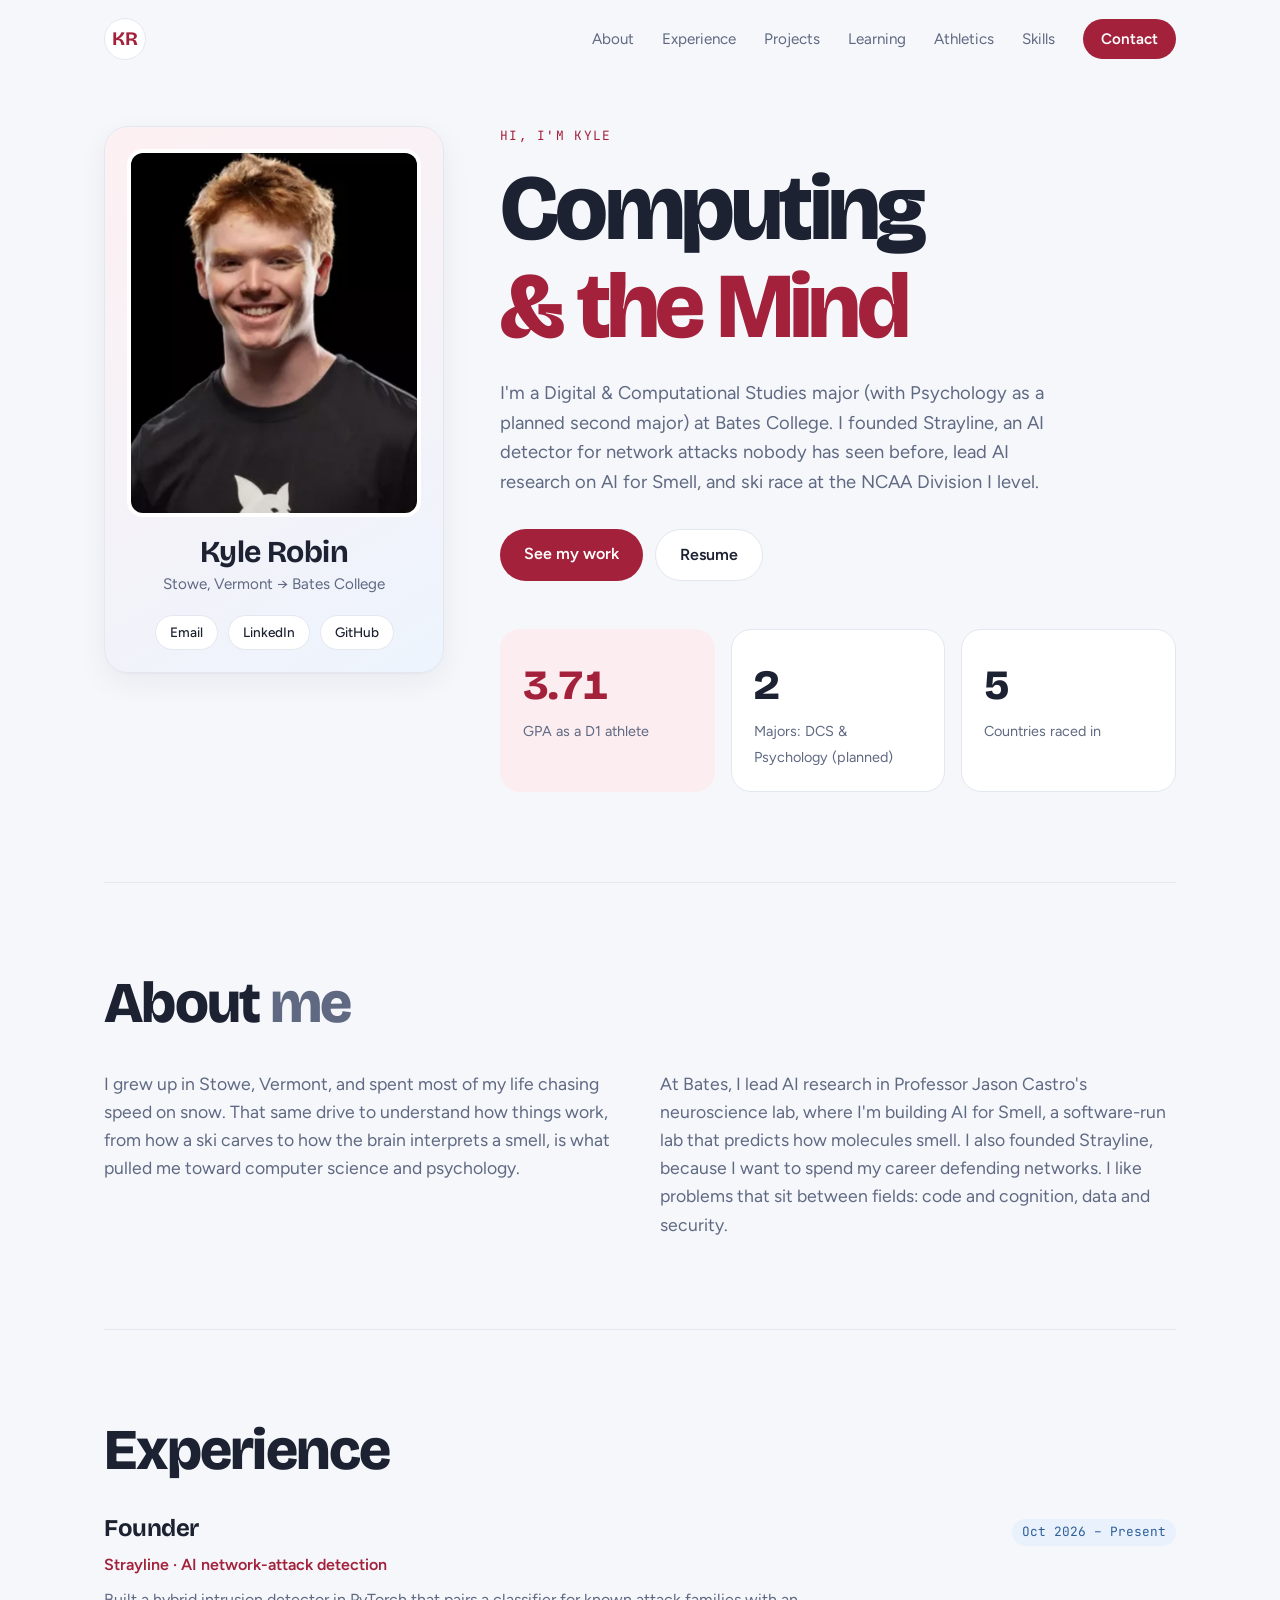
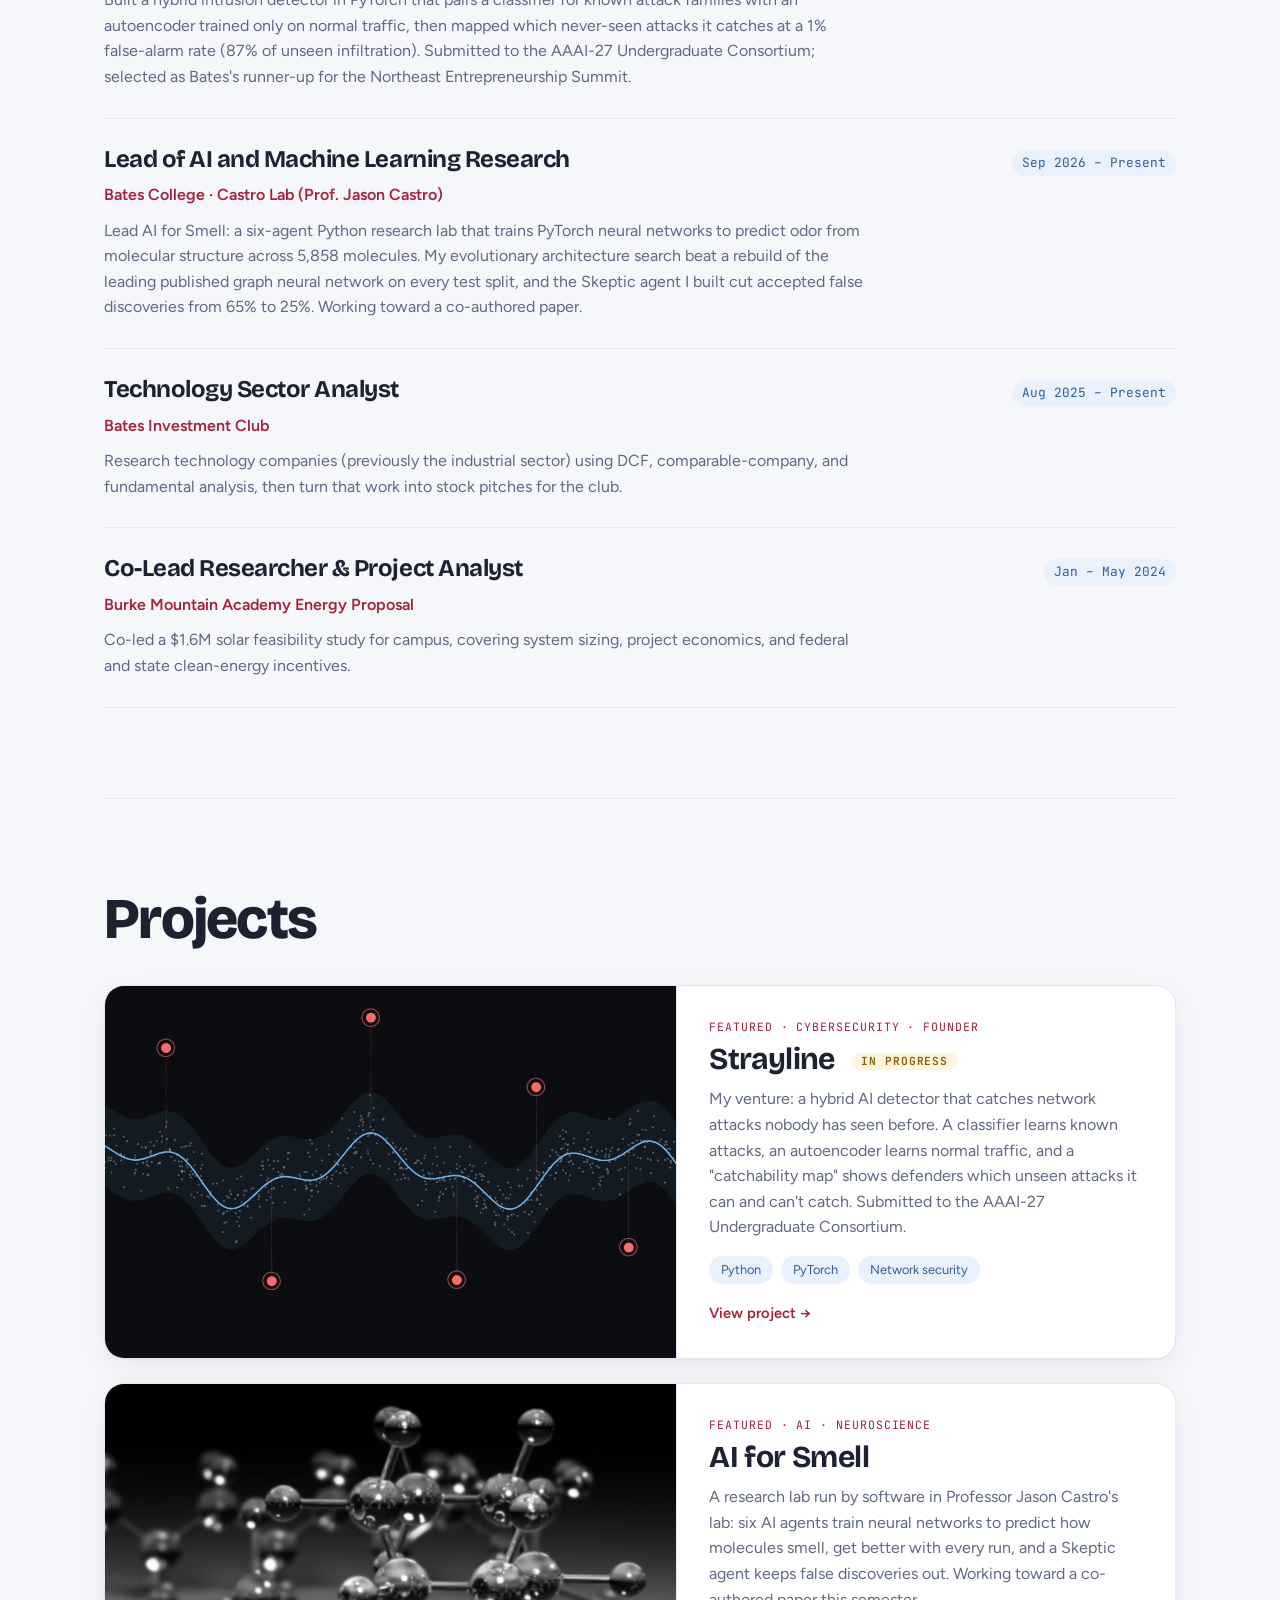
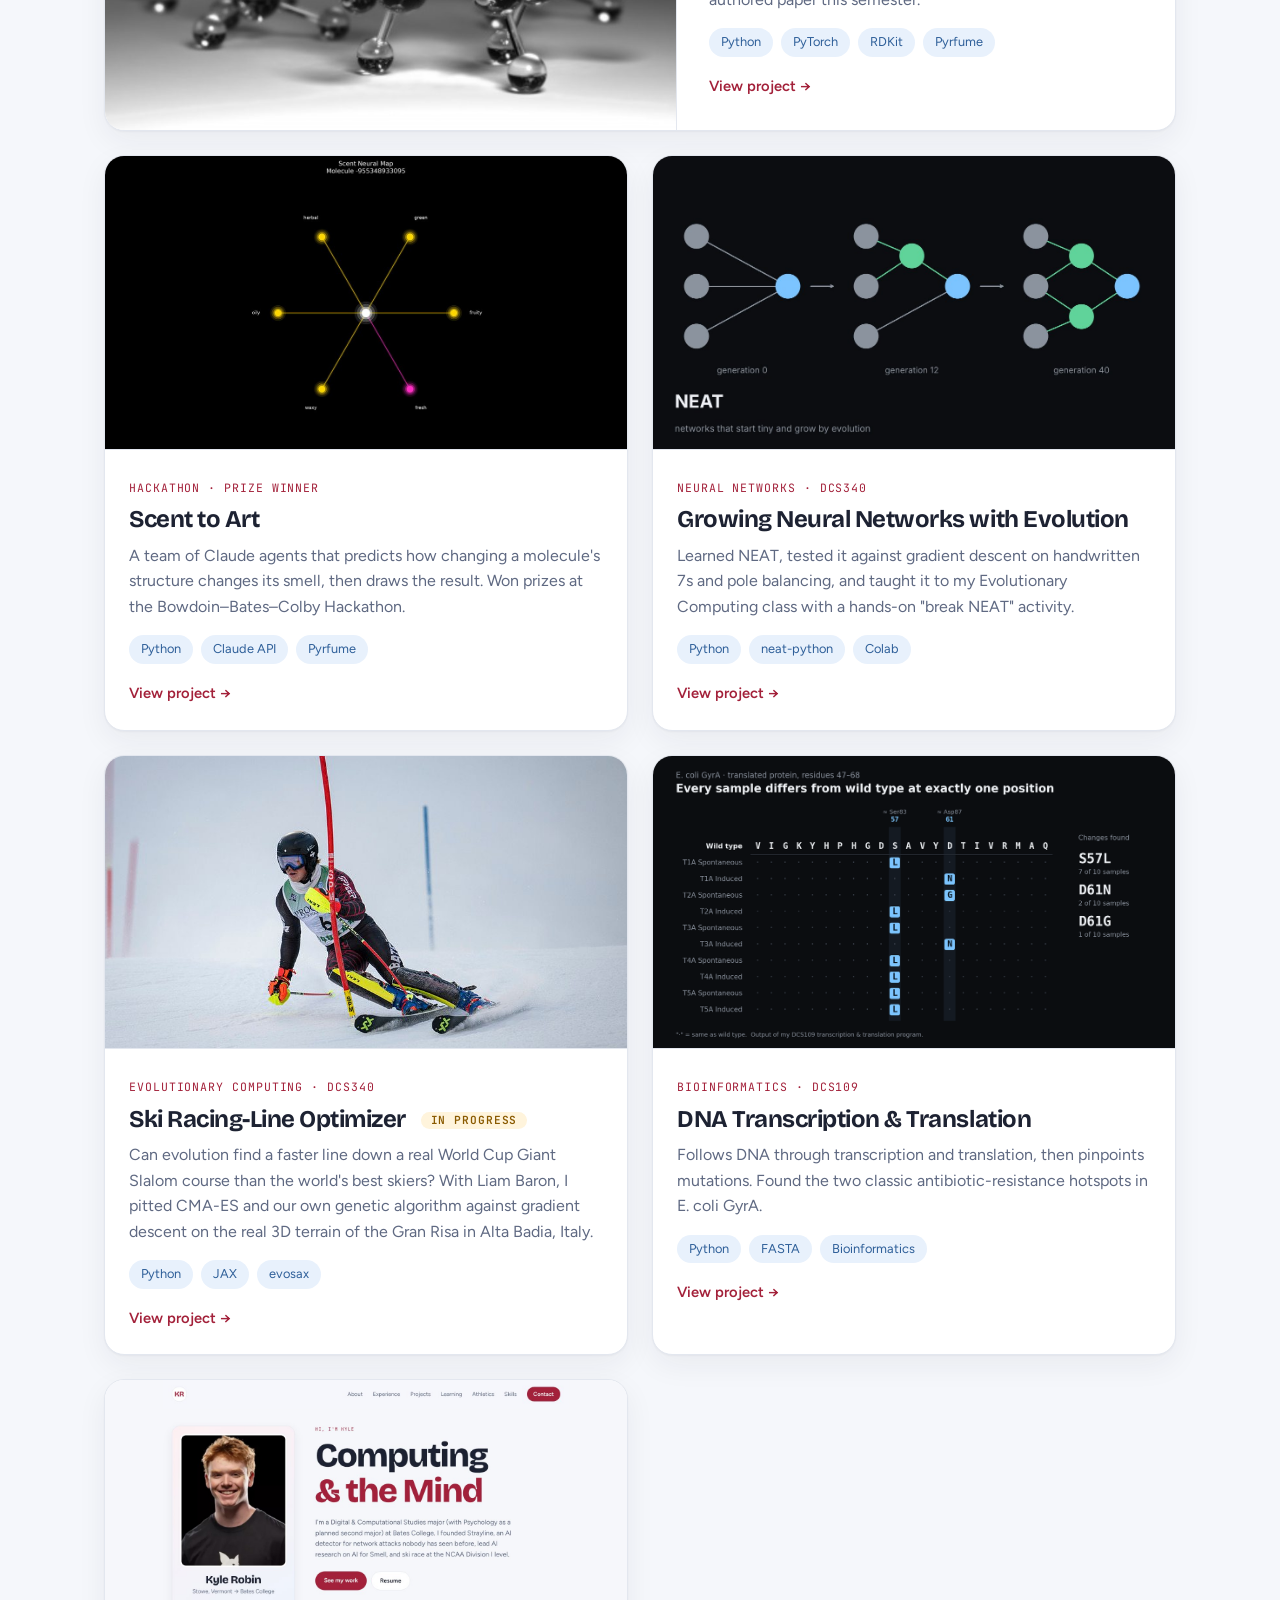
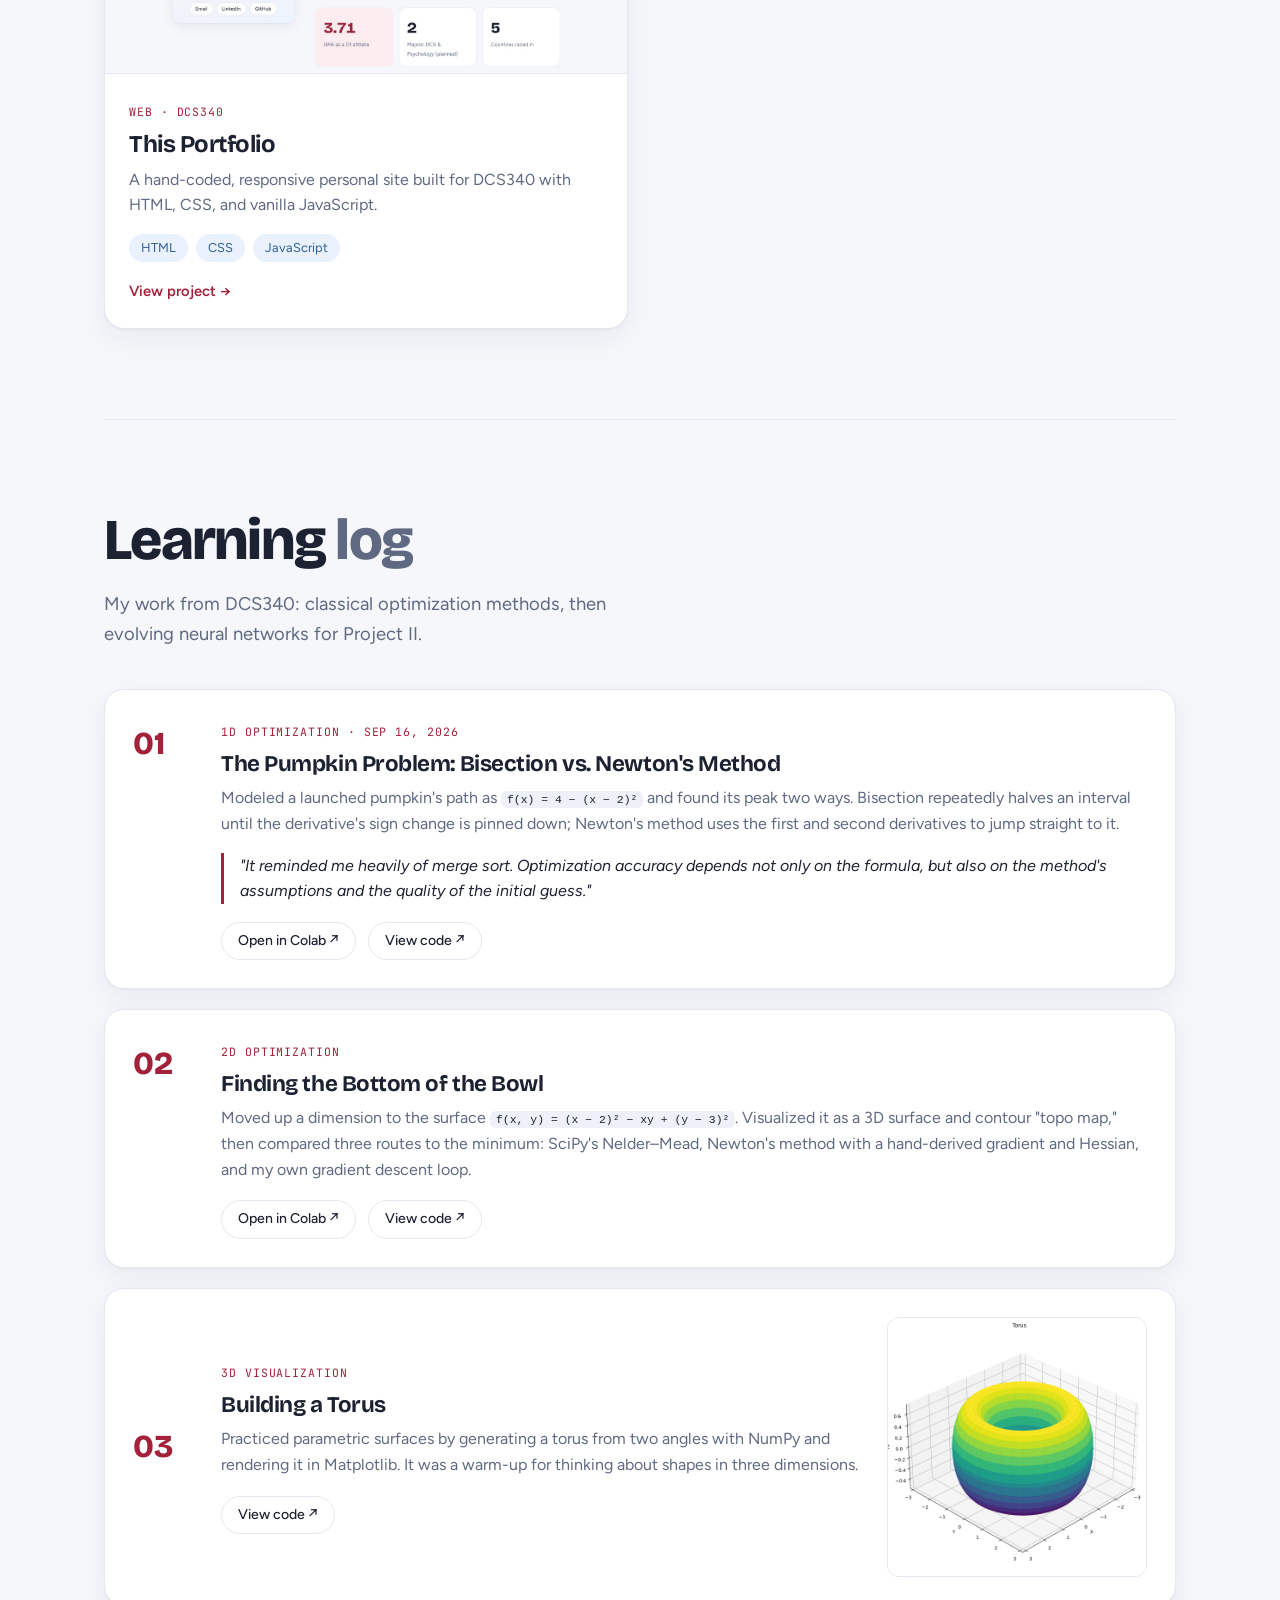
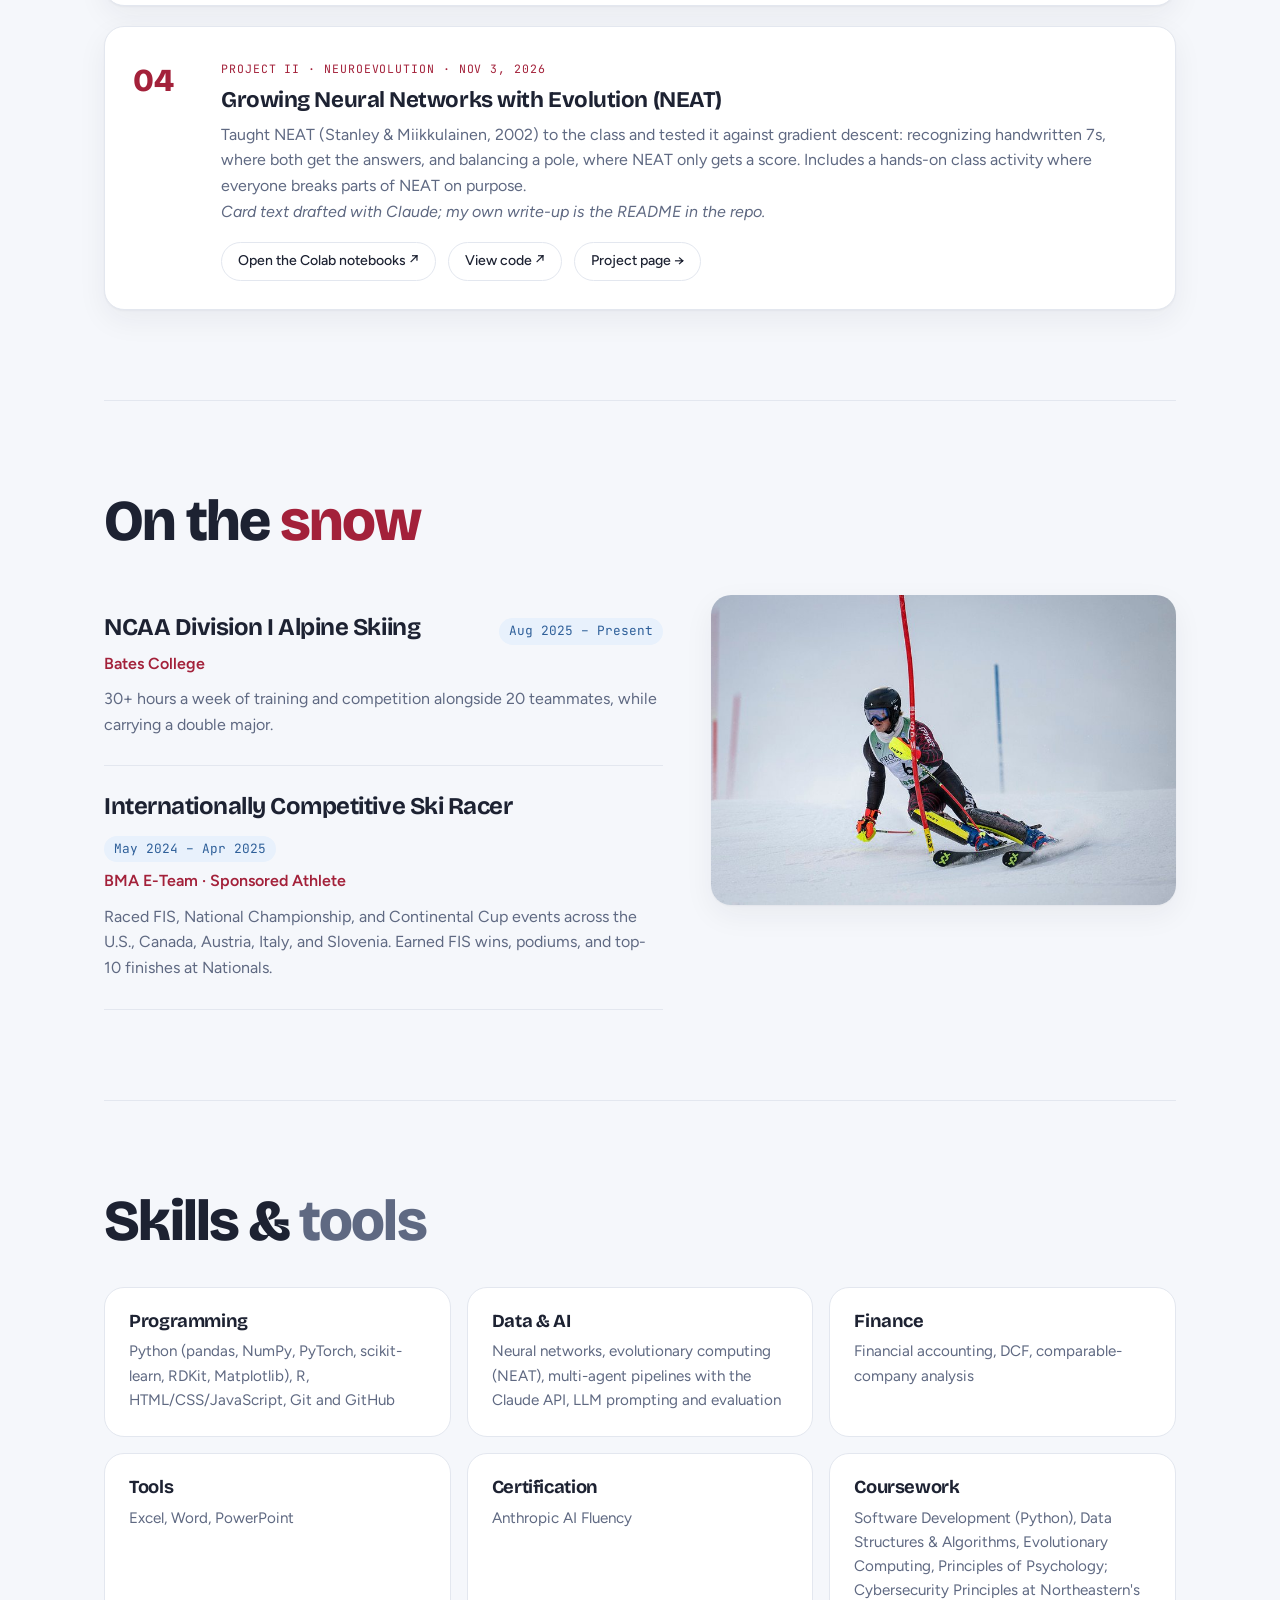
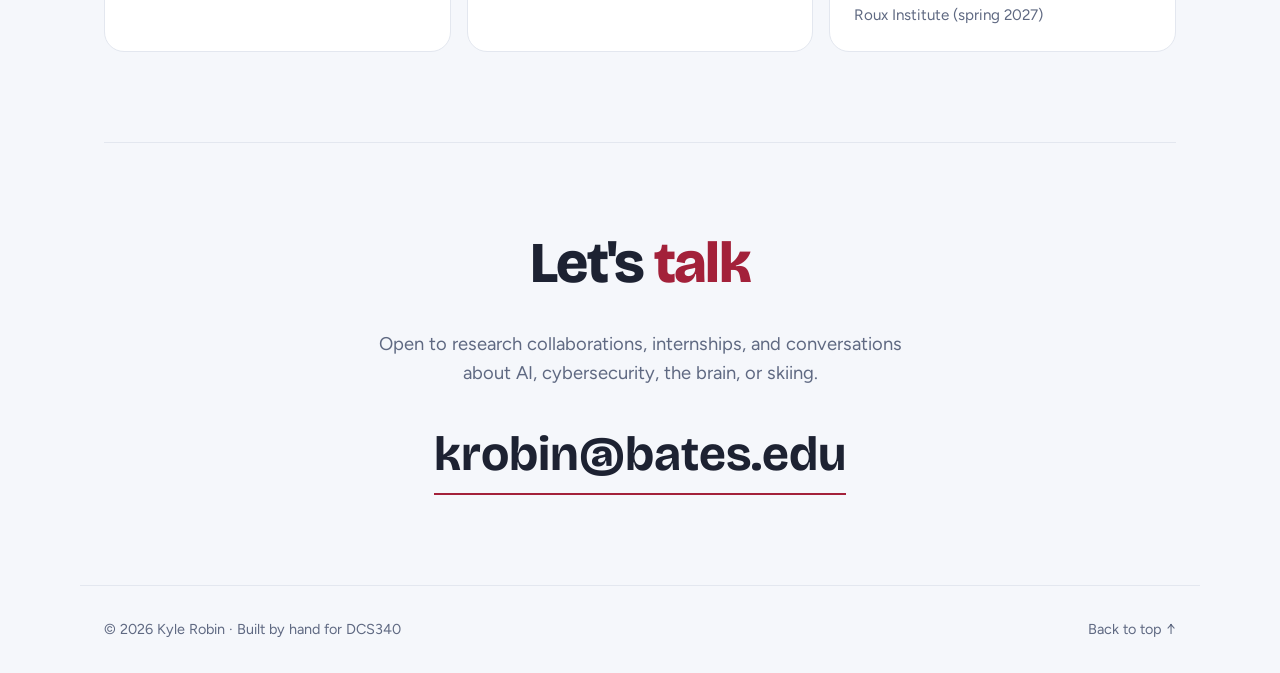
==== commit 427d77d3: "Add Ski Racing-Line Optimizer card; mark Strayline and it as in progress" ====
--- a/index.html
+++ b/index.html
@@ -162,7 +162,7 @@
           <img src="images/strayline.jpg" alt="Network traffic following a normal line, with a few red points straying far from it" class="project-img" loading="lazy" />
           <div class="project-body">
             <span class="tag">Featured · Cybersecurity · Founder</span>
-            <h3>Strayline</h3>
+            <h3>Strayline <span class="status">In progress</span></h3>
             <p>
               My venture: a hybrid AI detector that catches network attacks nobody has seen before. A classifier
               learns known attacks, an autoencoder learns normal traffic, and a "catchability map" shows defenders
@@ -212,6 +212,21 @@
               to my Evolutionary Computing class with a hands-on "break NEAT" activity.
             </p>
             <ul class="stack"><li>Python</li><li>neat-python</li><li>Colab</li></ul>
+            <span class="project-more">View project &rarr;</span>
+          </div>
+        </a>
+
+        <a class="project reveal" href="projects/ski-racing.html">
+          <img src="images/racing.jpg" alt="Kyle racing for Bates" class="project-img" loading="lazy" />
+          <div class="project-body">
+            <span class="tag">Evolutionary computing · DCS340</span>
+            <h3>Ski Racing-Line Optimizer <span class="status">In progress</span></h3>
+            <p>
+              Can evolution find a faster line down a real World Cup Giant Slalom course than the world's best
+              skiers? With Liam Baron, I pitted CMA-ES and our own genetic algorithm against gradient descent on
+              the real 3D terrain of the Gran Risa in Alta Badia, Italy.
+            </p>
+            <ul class="stack"><li>Python</li><li>JAX</li><li>evosax</li></ul>
             <span class="project-more">View project &rarr;</span>
           </div>
         </a>
--- a/style.css
+++ b/style.css
@@ -305,3 +305,20 @@
   .stat-num { font-size: 1.8rem; }
   .stat-label { font-size: .78rem; }
 }
+
+/* Status badge for projects that are still in progress */
+.status {
+  display: inline-block;
+  margin-left: 10px;
+  padding: 3px 10px;
+  border-radius: 999px;
+  background: #fff4dc;
+  color: #8a5a00;
+  font-family: var(--font-mono);
+  font-size: .7rem;
+  font-weight: 600;
+  text-transform: uppercase;
+  letter-spacing: .08em;
+  vertical-align: middle;
+  white-space: nowrap;
+}
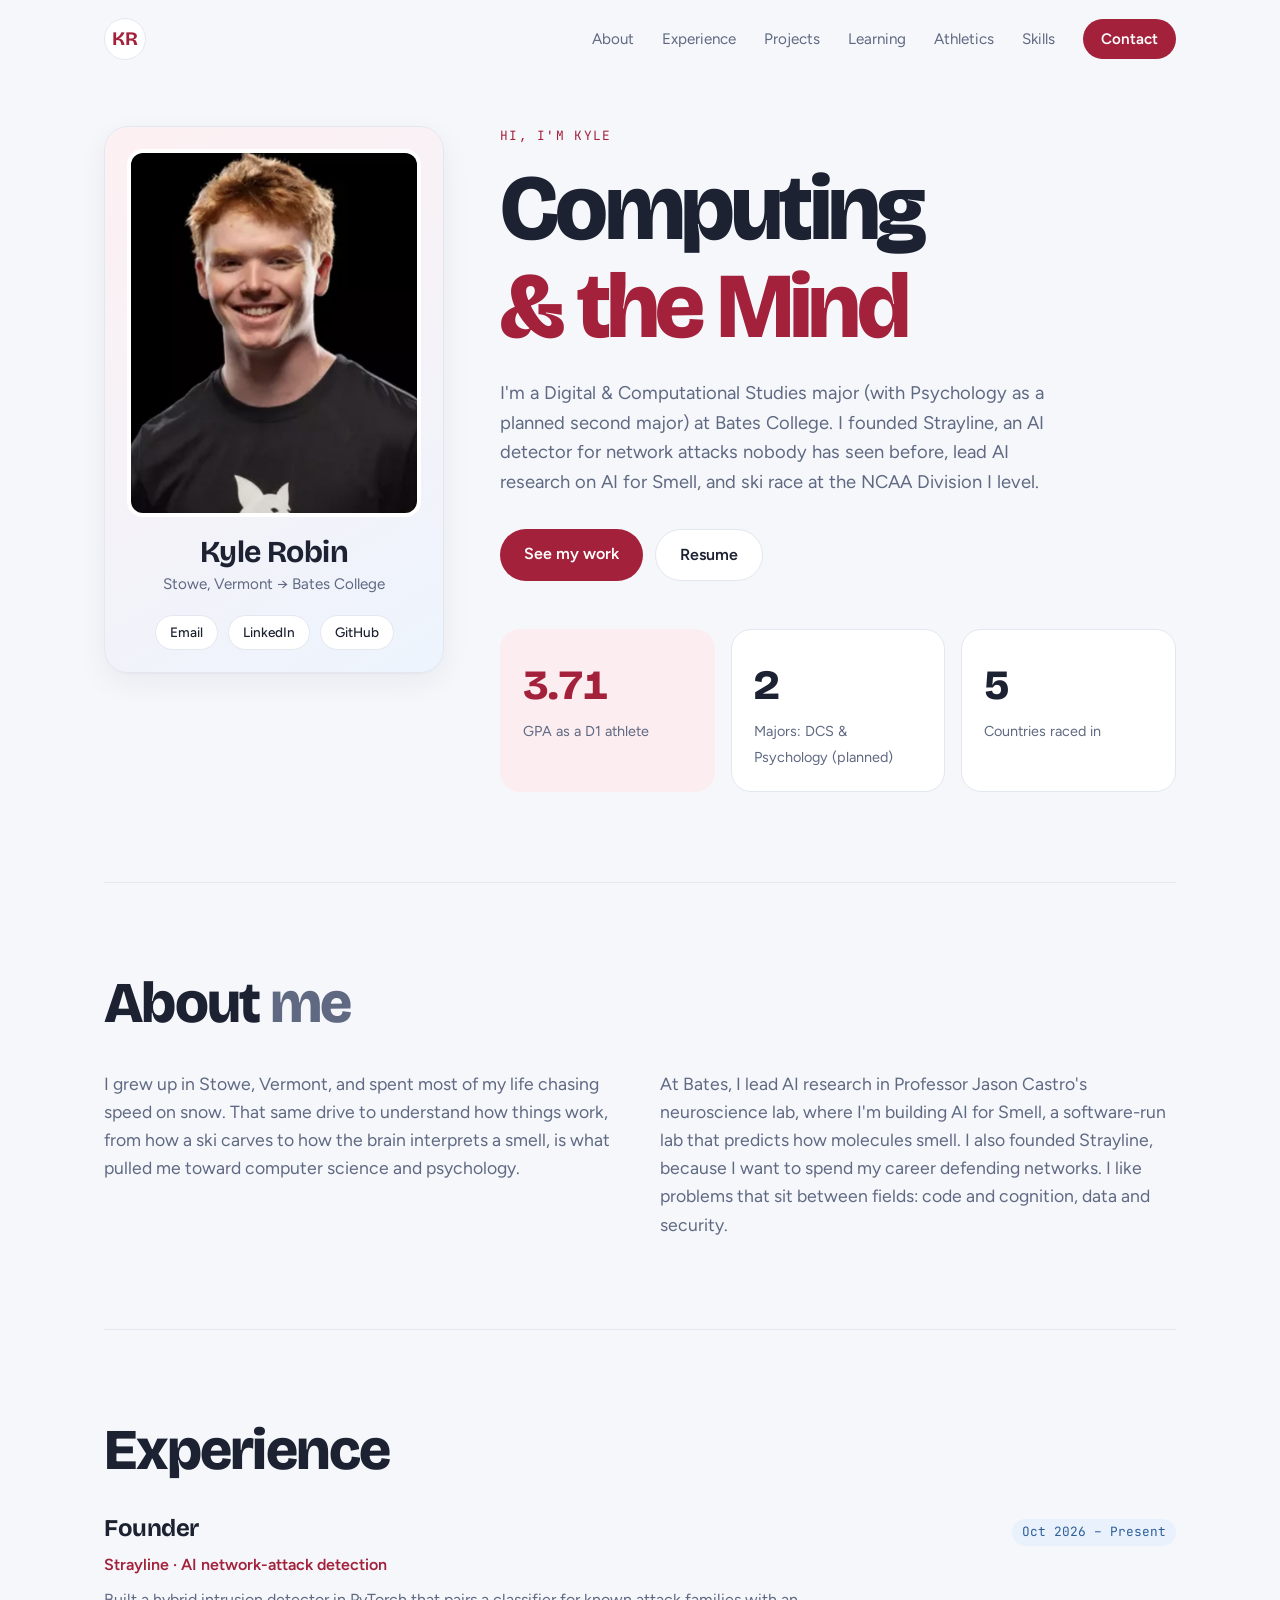
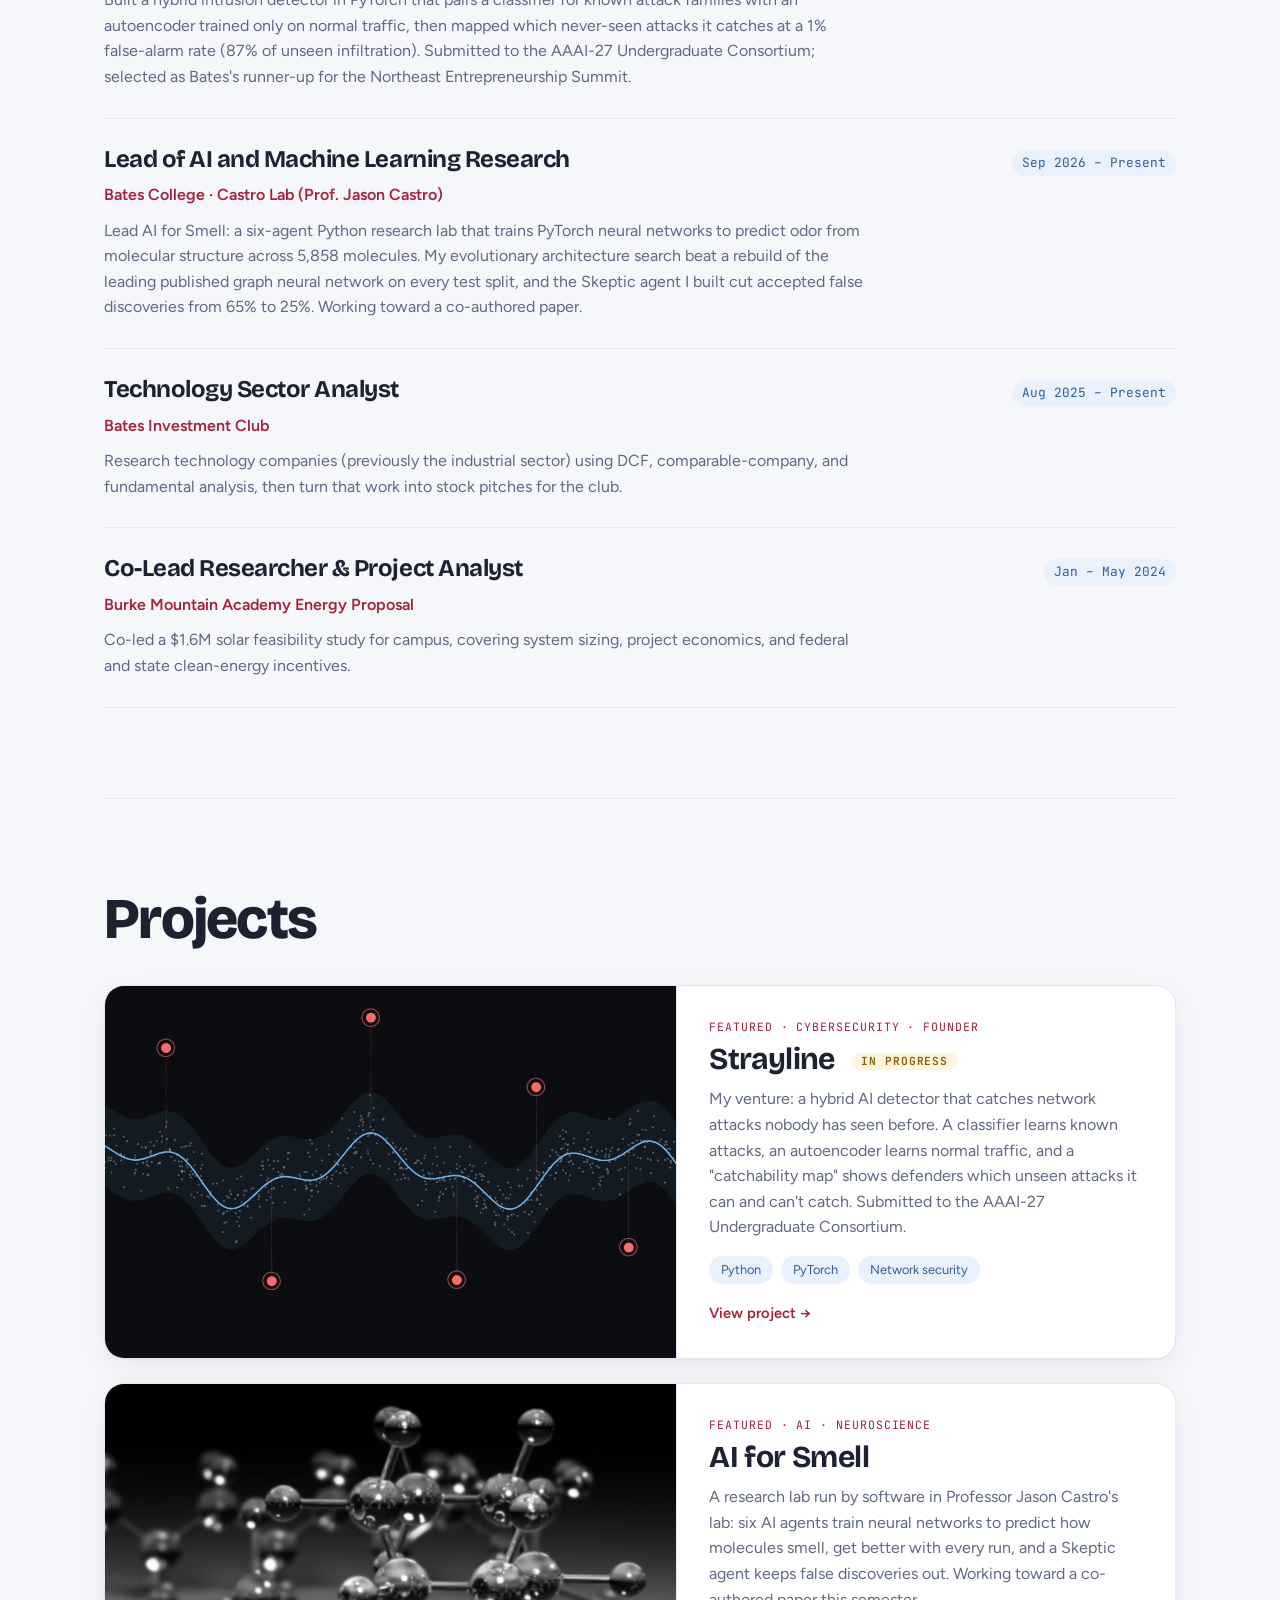
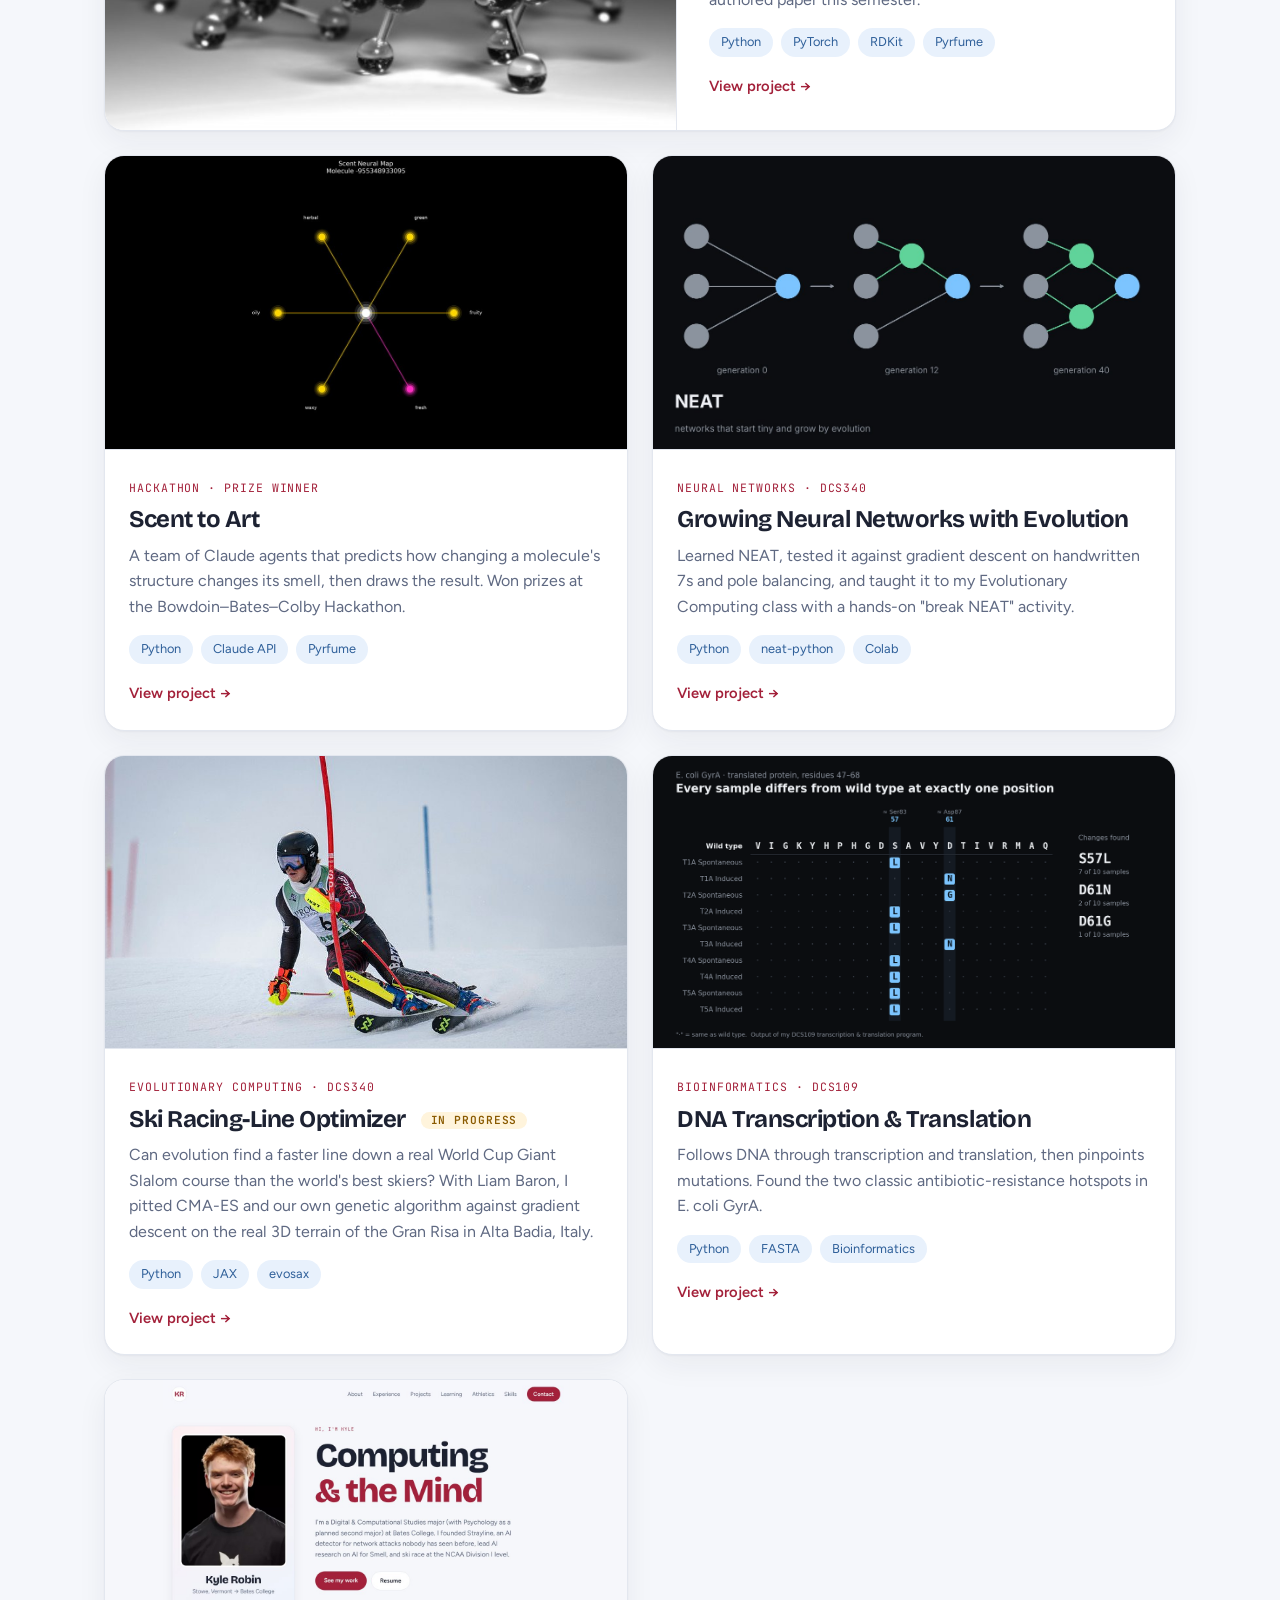
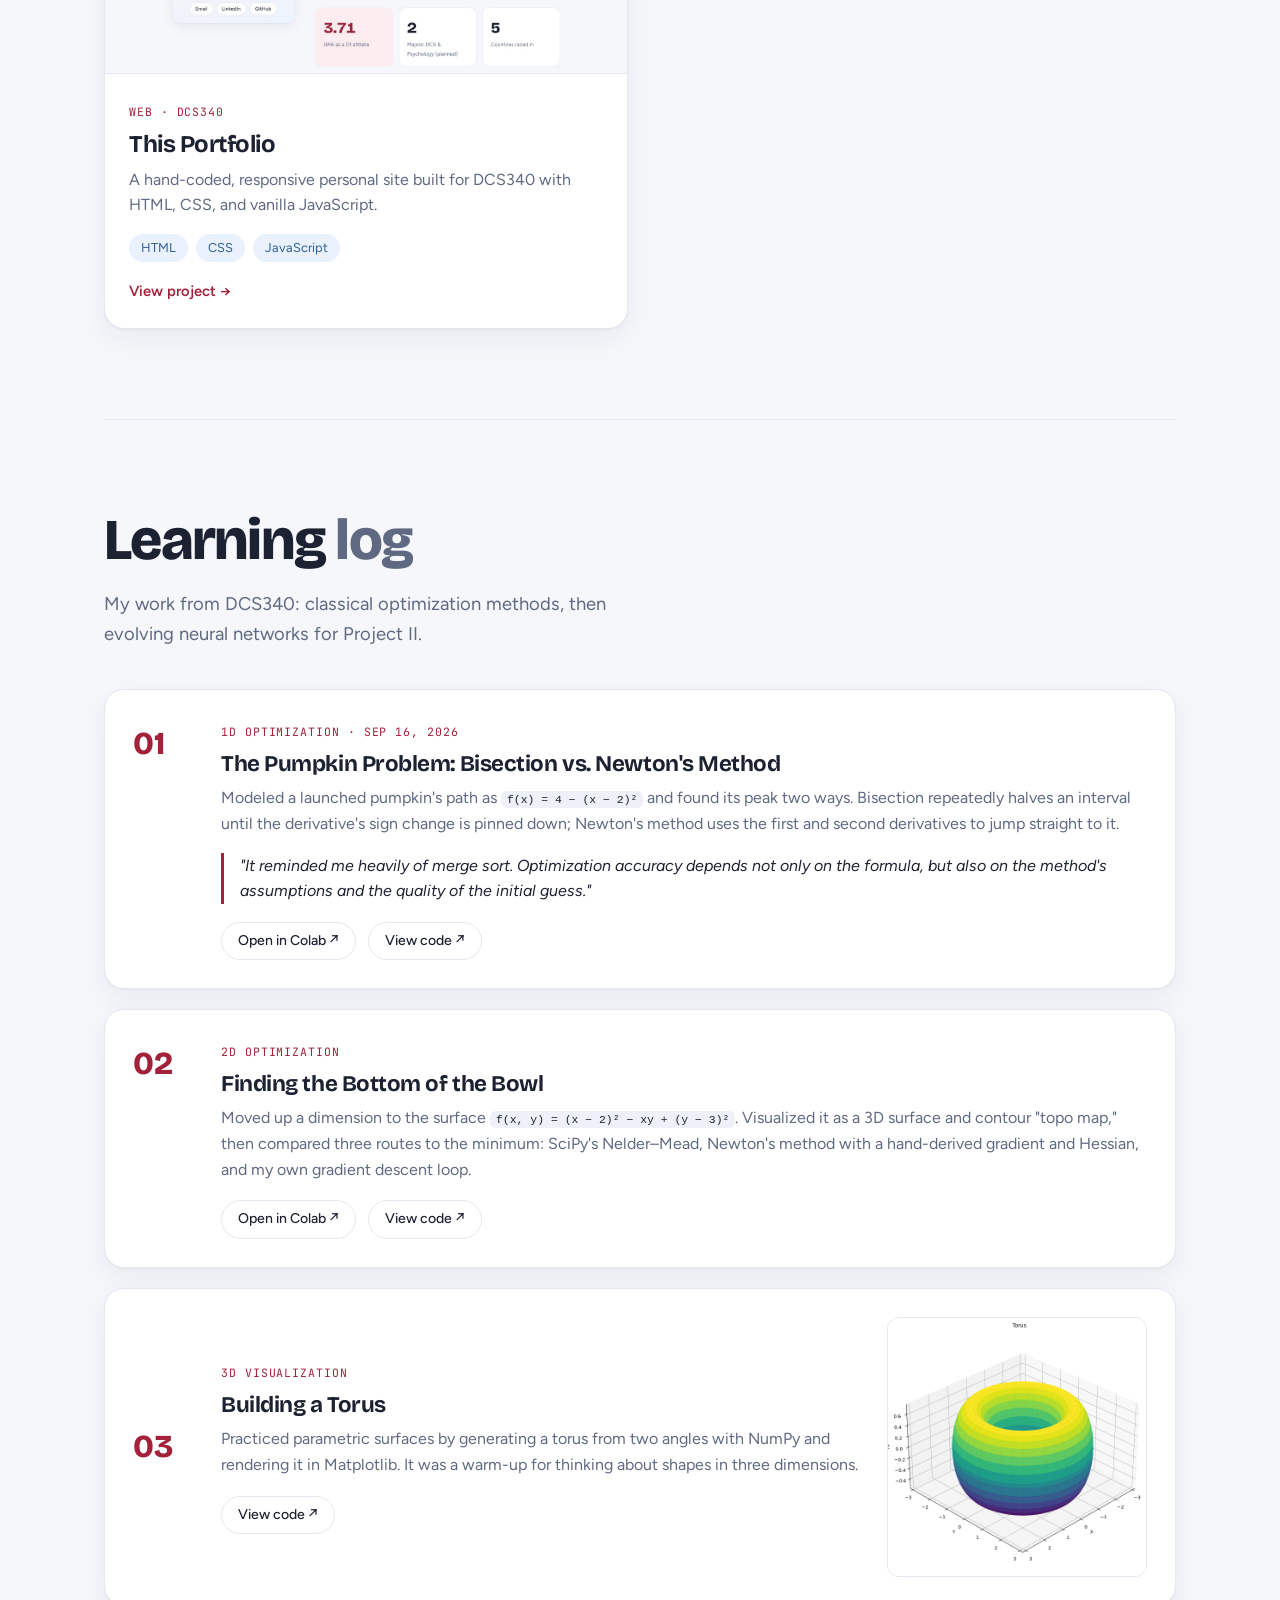
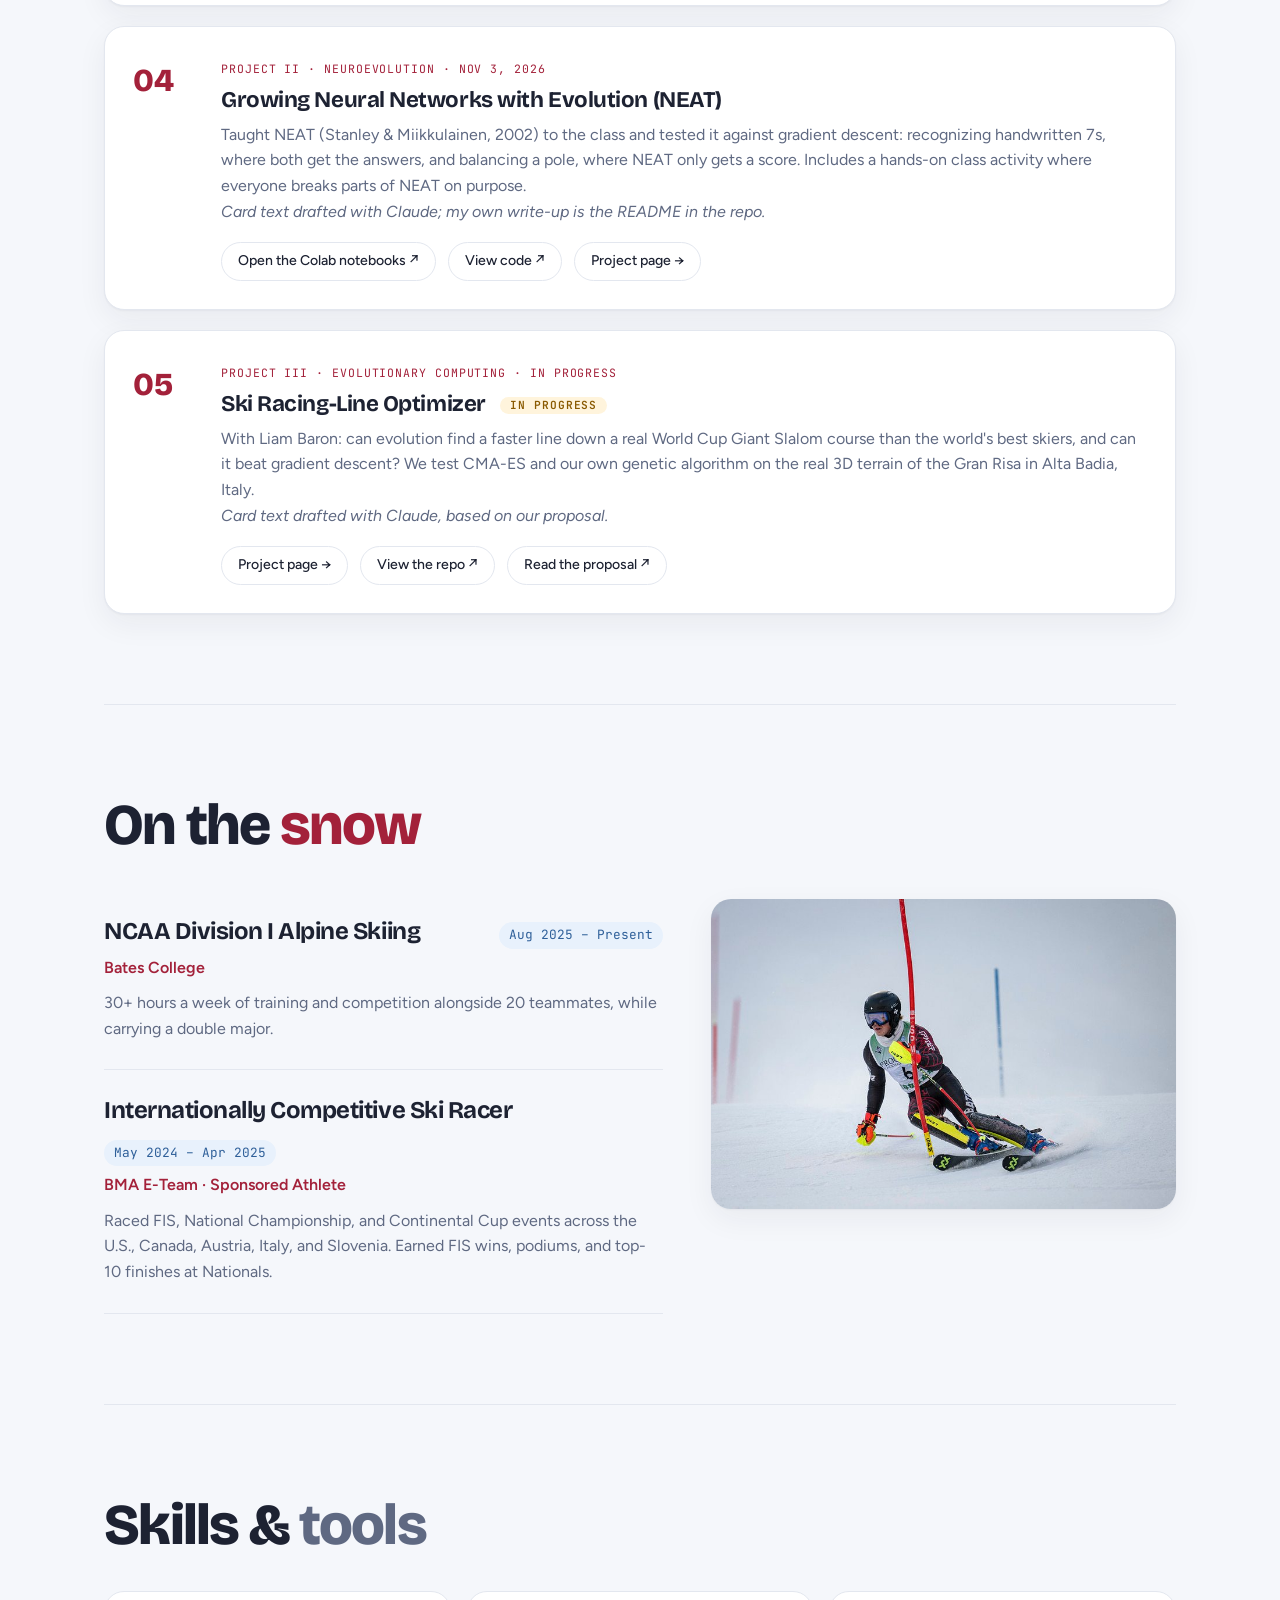
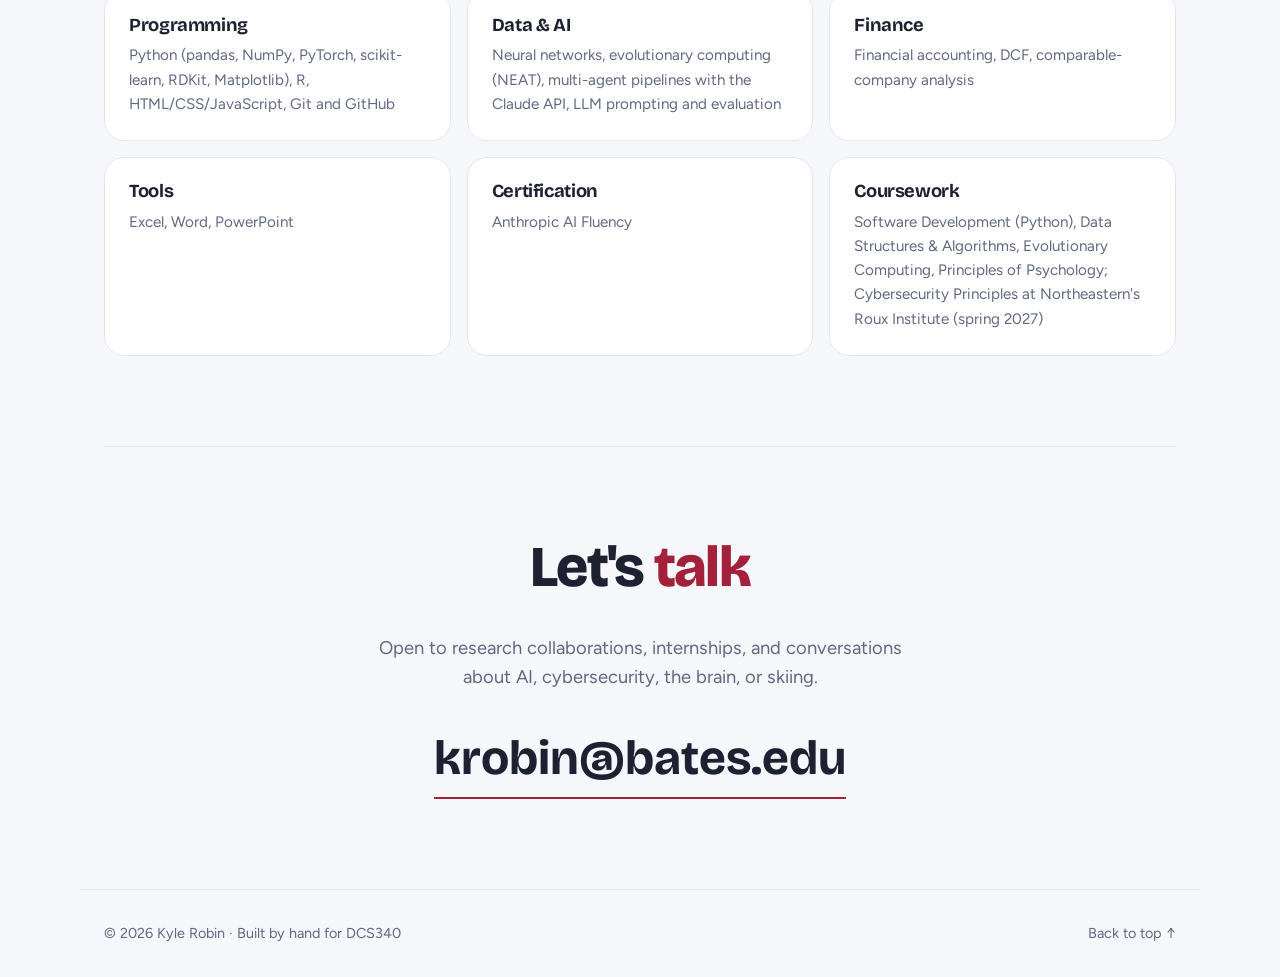
==== commit fc9cf472: "Add Project III to the learning log" ====
--- a/index.html
+++ b/index.html
@@ -346,6 +346,25 @@
           </div>
         </article>
 
+        <article class="learn reveal">
+          <div class="learn-num">05</div>
+          <div class="learn-body">
+            <span class="tag">Project III · Evolutionary computing · In progress</span>
+            <h3>Ski Racing-Line Optimizer <span class="status">In progress</span></h3>
+            <p>
+              With Liam Baron: can evolution find a faster line down a real World Cup Giant Slalom course than the
+              world's best skiers, and can it beat gradient descent? We test CMA-ES and our own genetic algorithm on
+              the real 3D terrain of the Gran Risa in Alta Badia, Italy.
+            </p>
+            <p><em>Card text drafted with Claude, based on our proposal.</em></p>
+            <div class="learn-links">
+              <a href="projects/ski-racing.html">Project page &rarr;</a>
+              <a href="https://github.com/krobin2005/ski-racing-line-optimizer" target="_blank" rel="noopener">View the repo &nearr;</a>
+              <a href="https://github.com/krobin2005/myportfolio/blob/main/dcs340/project3-ski-racing/proposal.md" target="_blank" rel="noopener">Read the proposal &nearr;</a>
+            </div>
+          </div>
+        </article>
+
       </div>
     </section>
 
